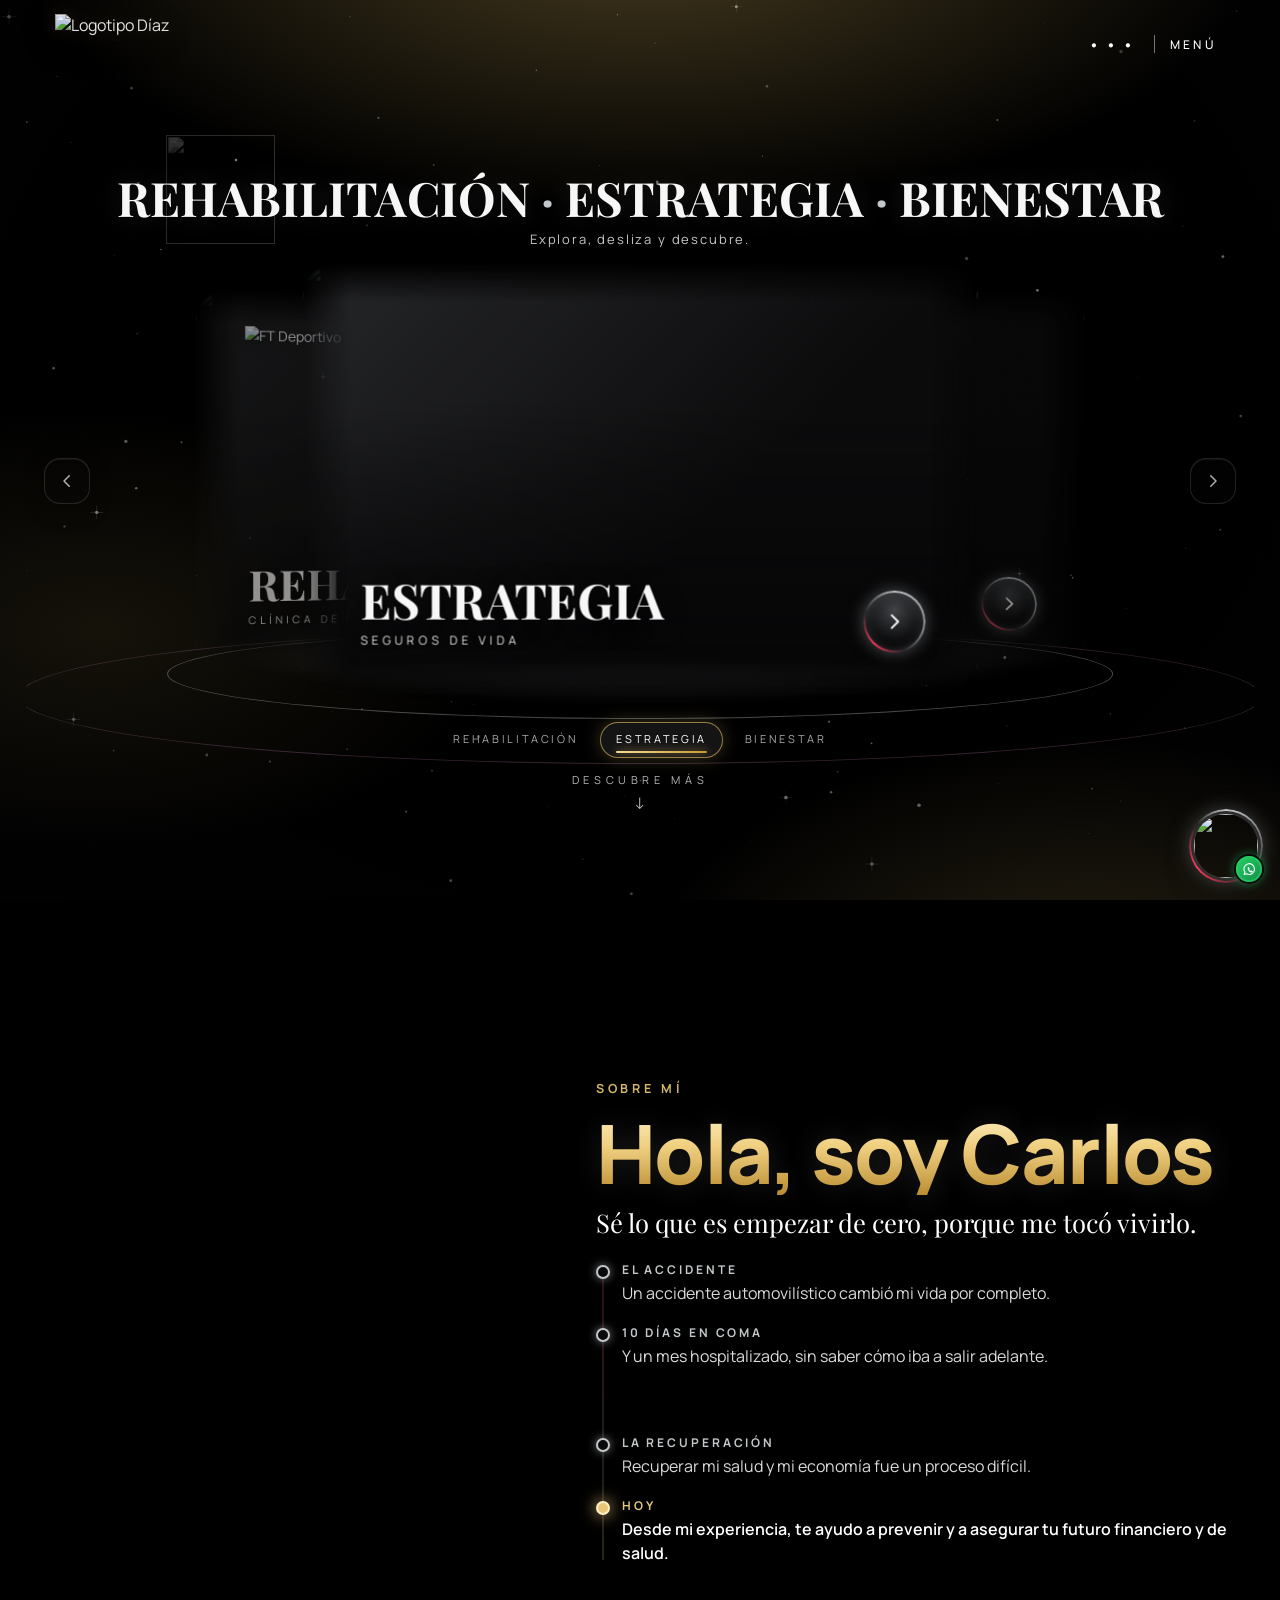
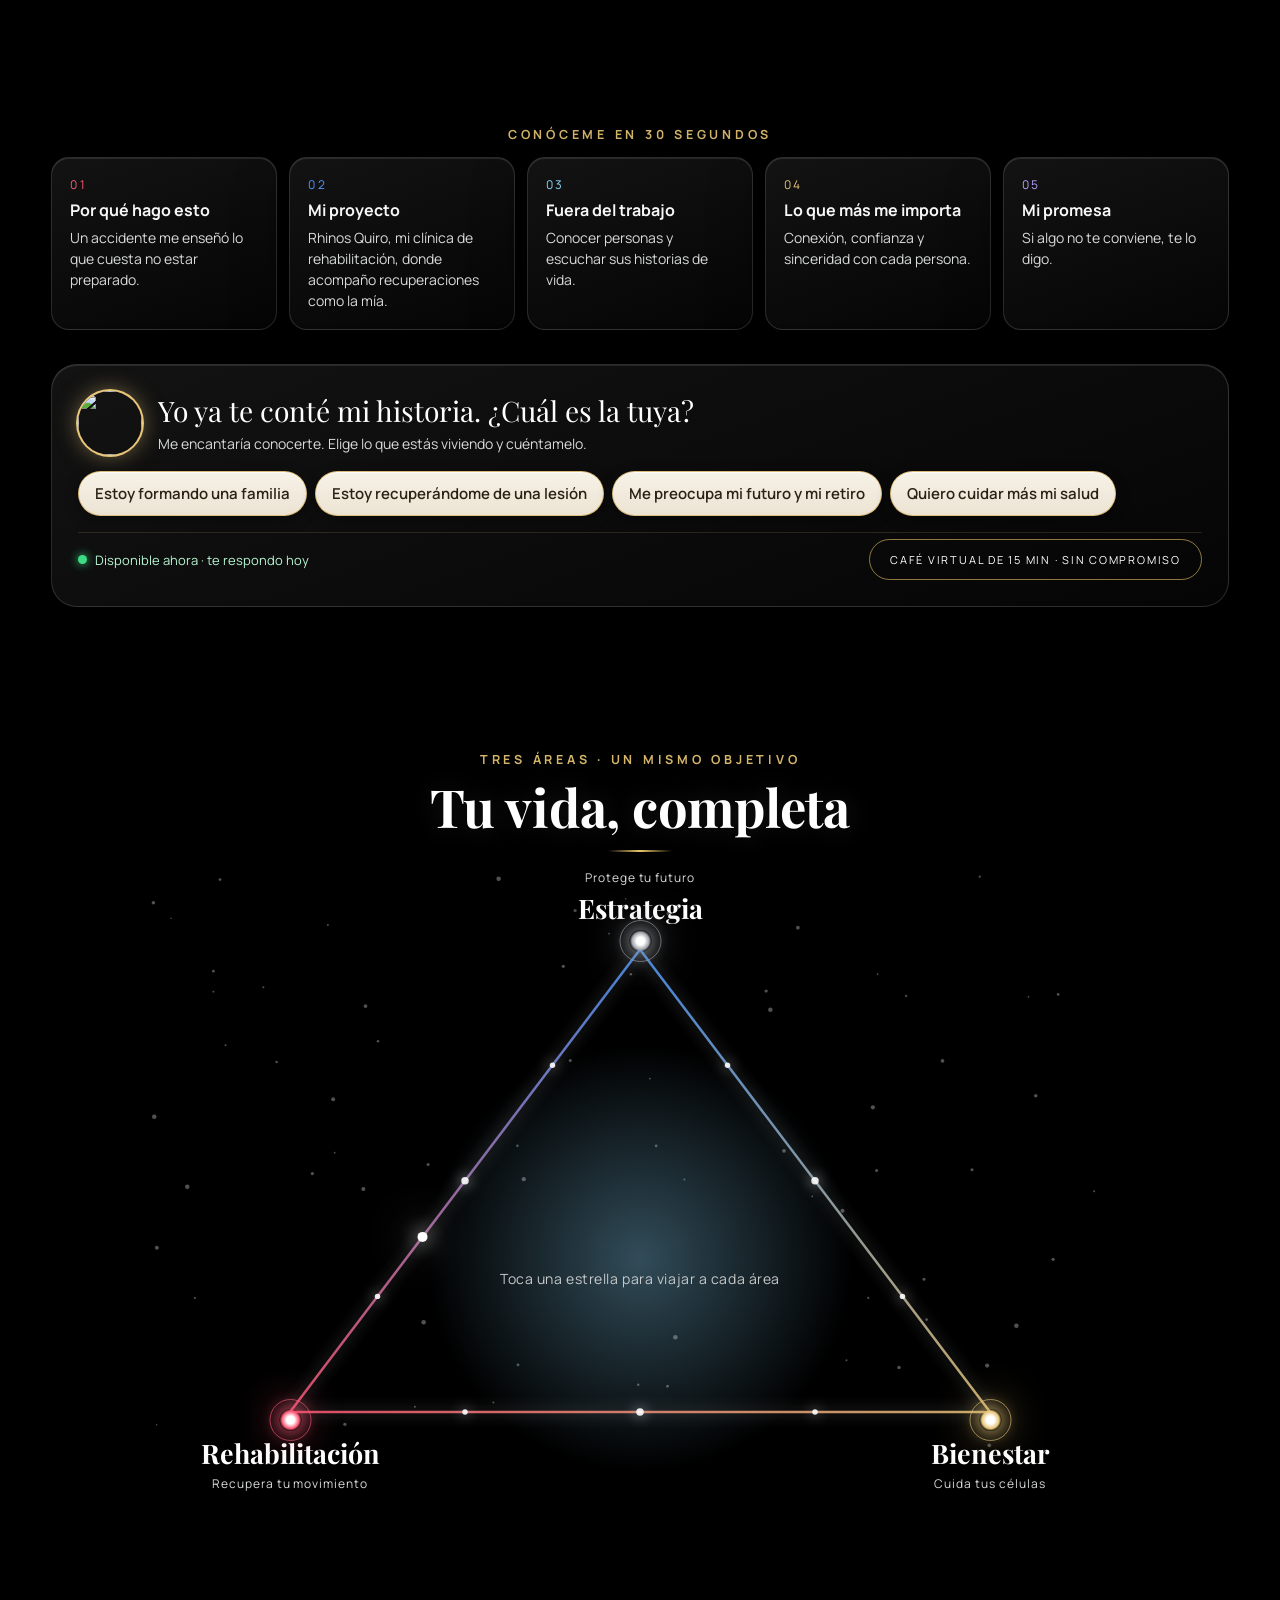
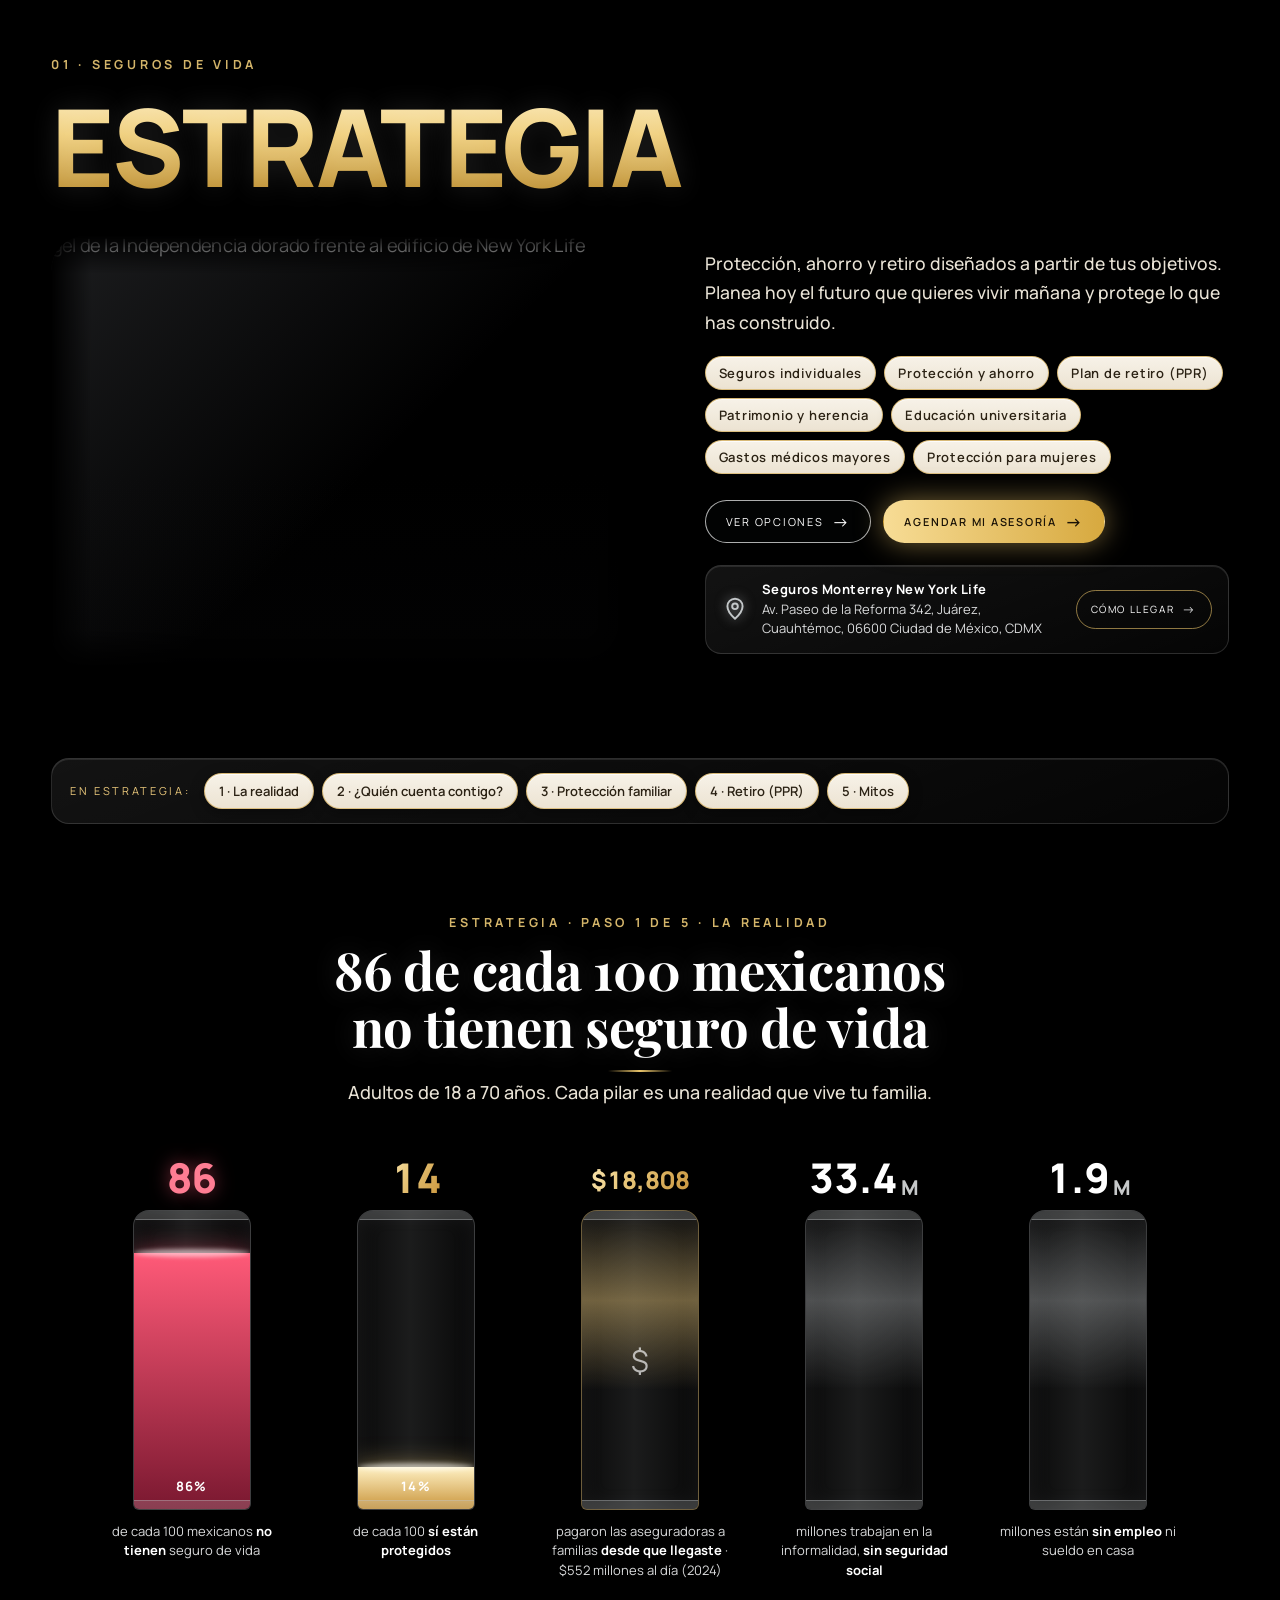
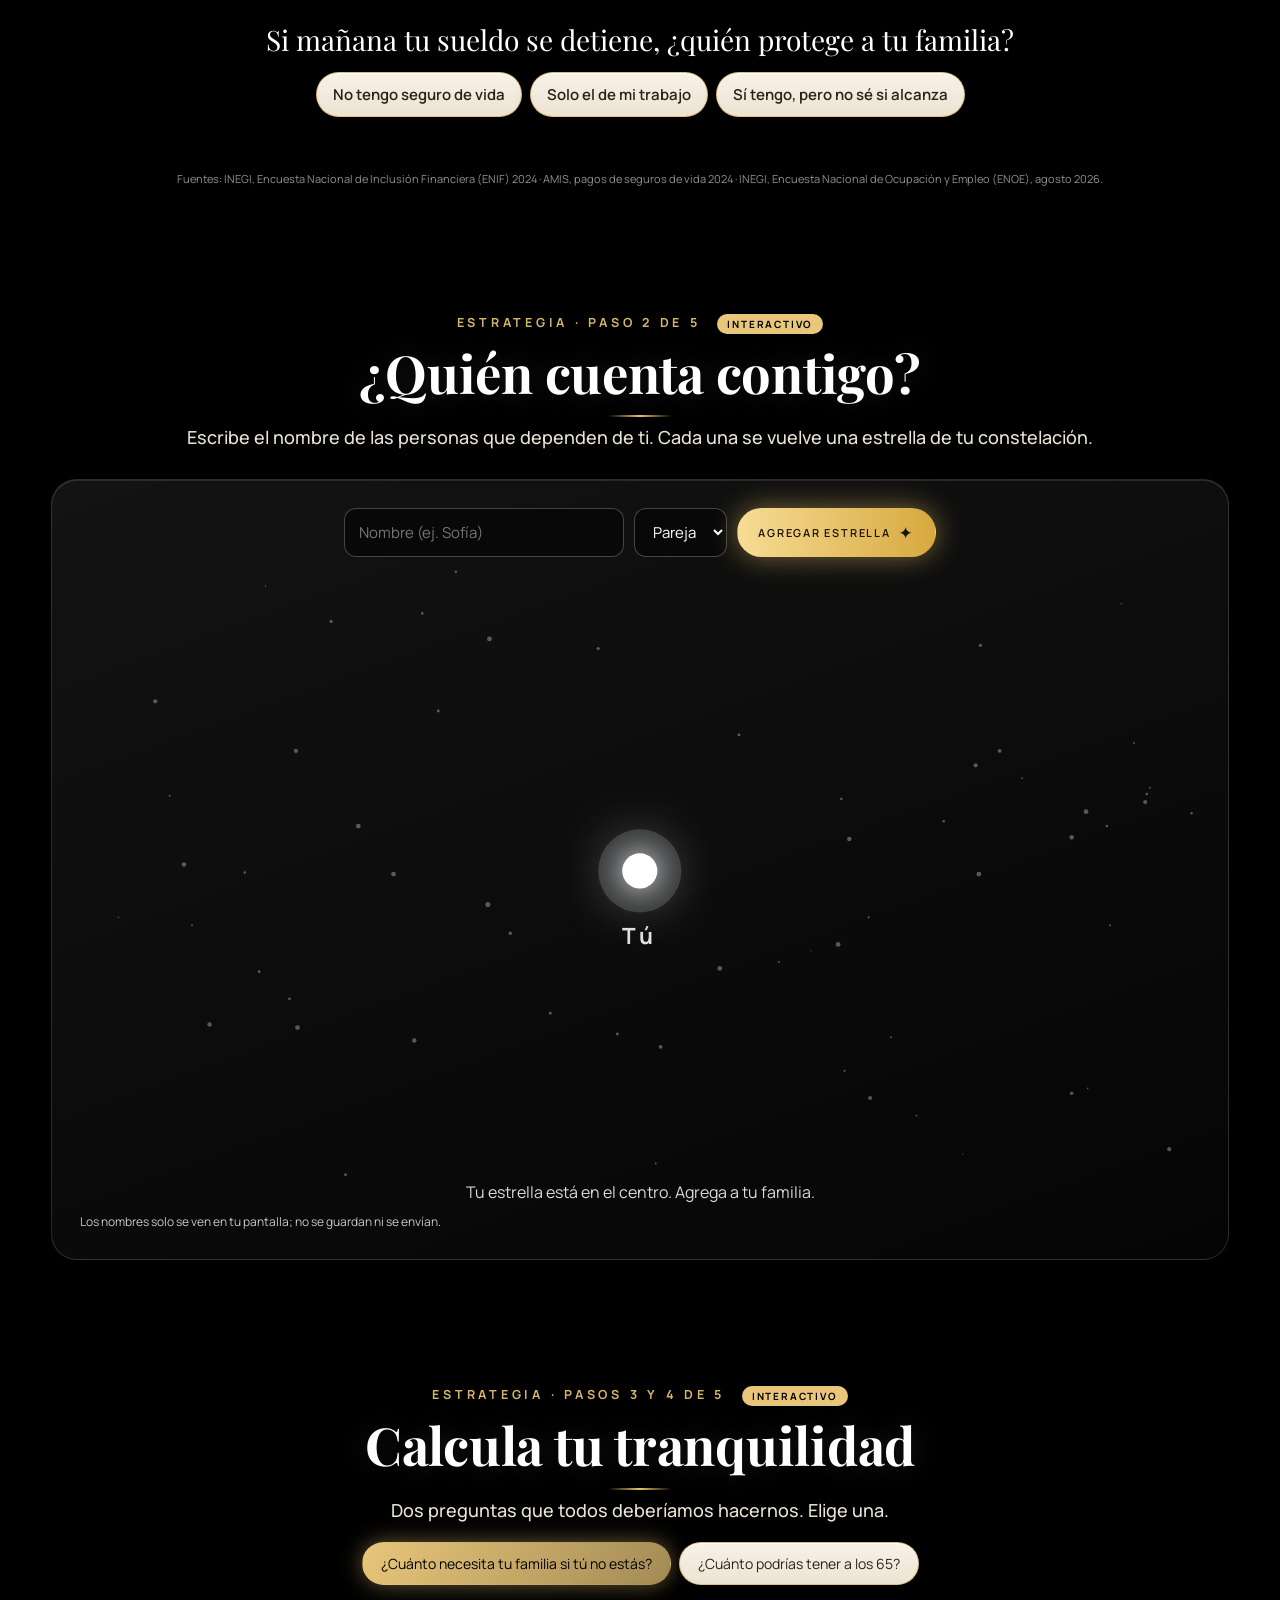
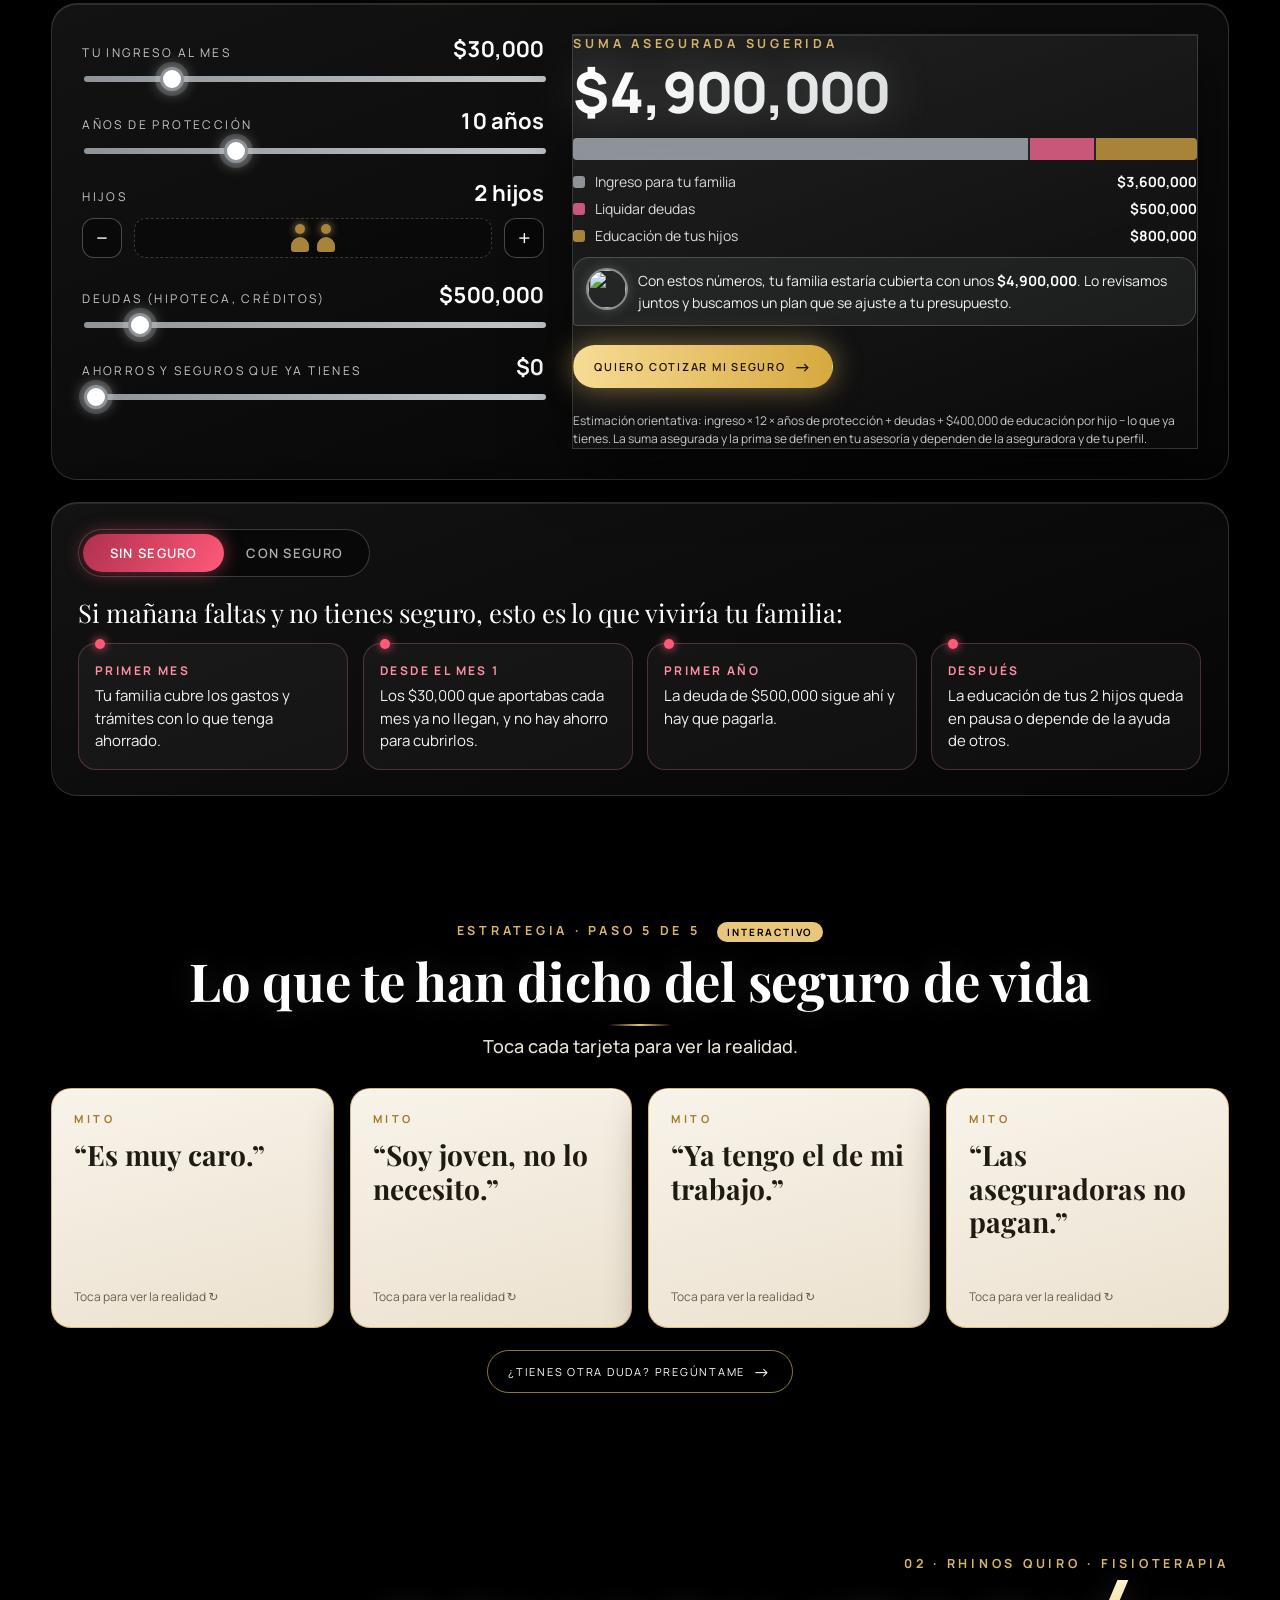
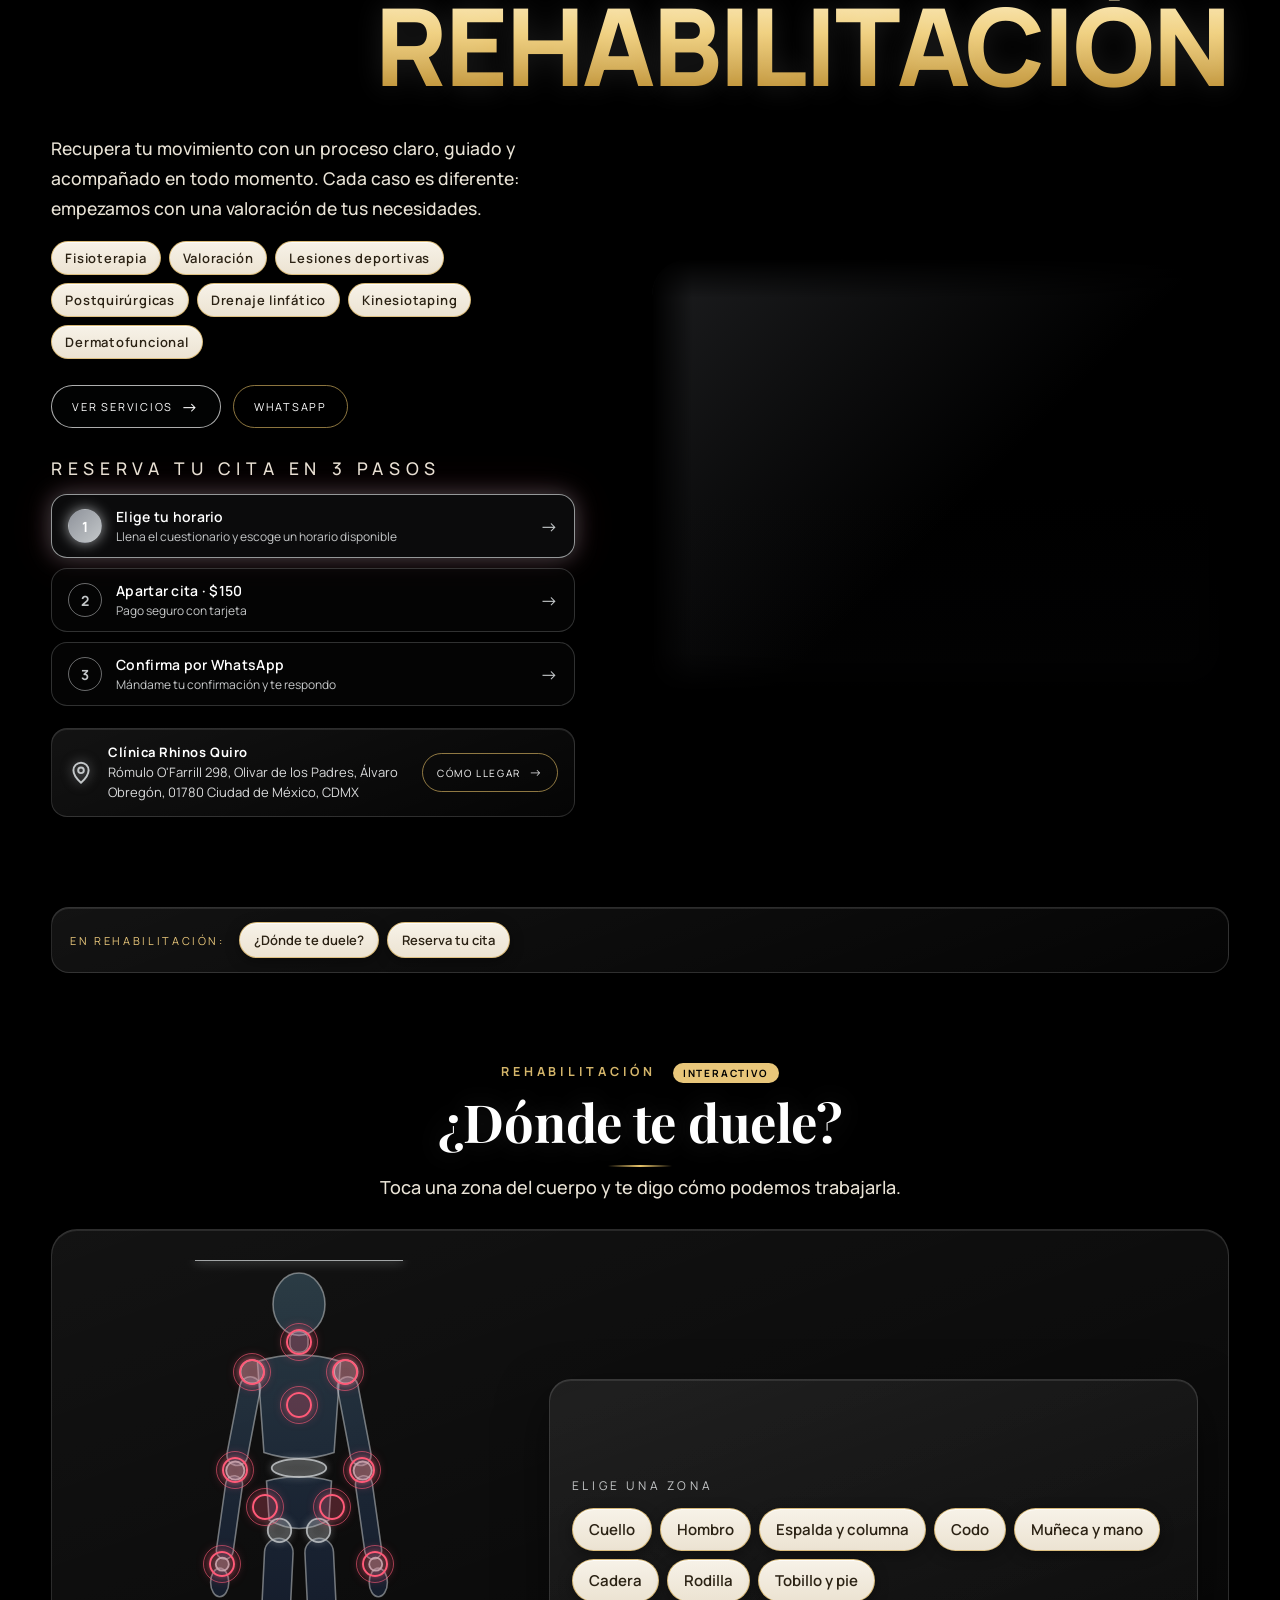
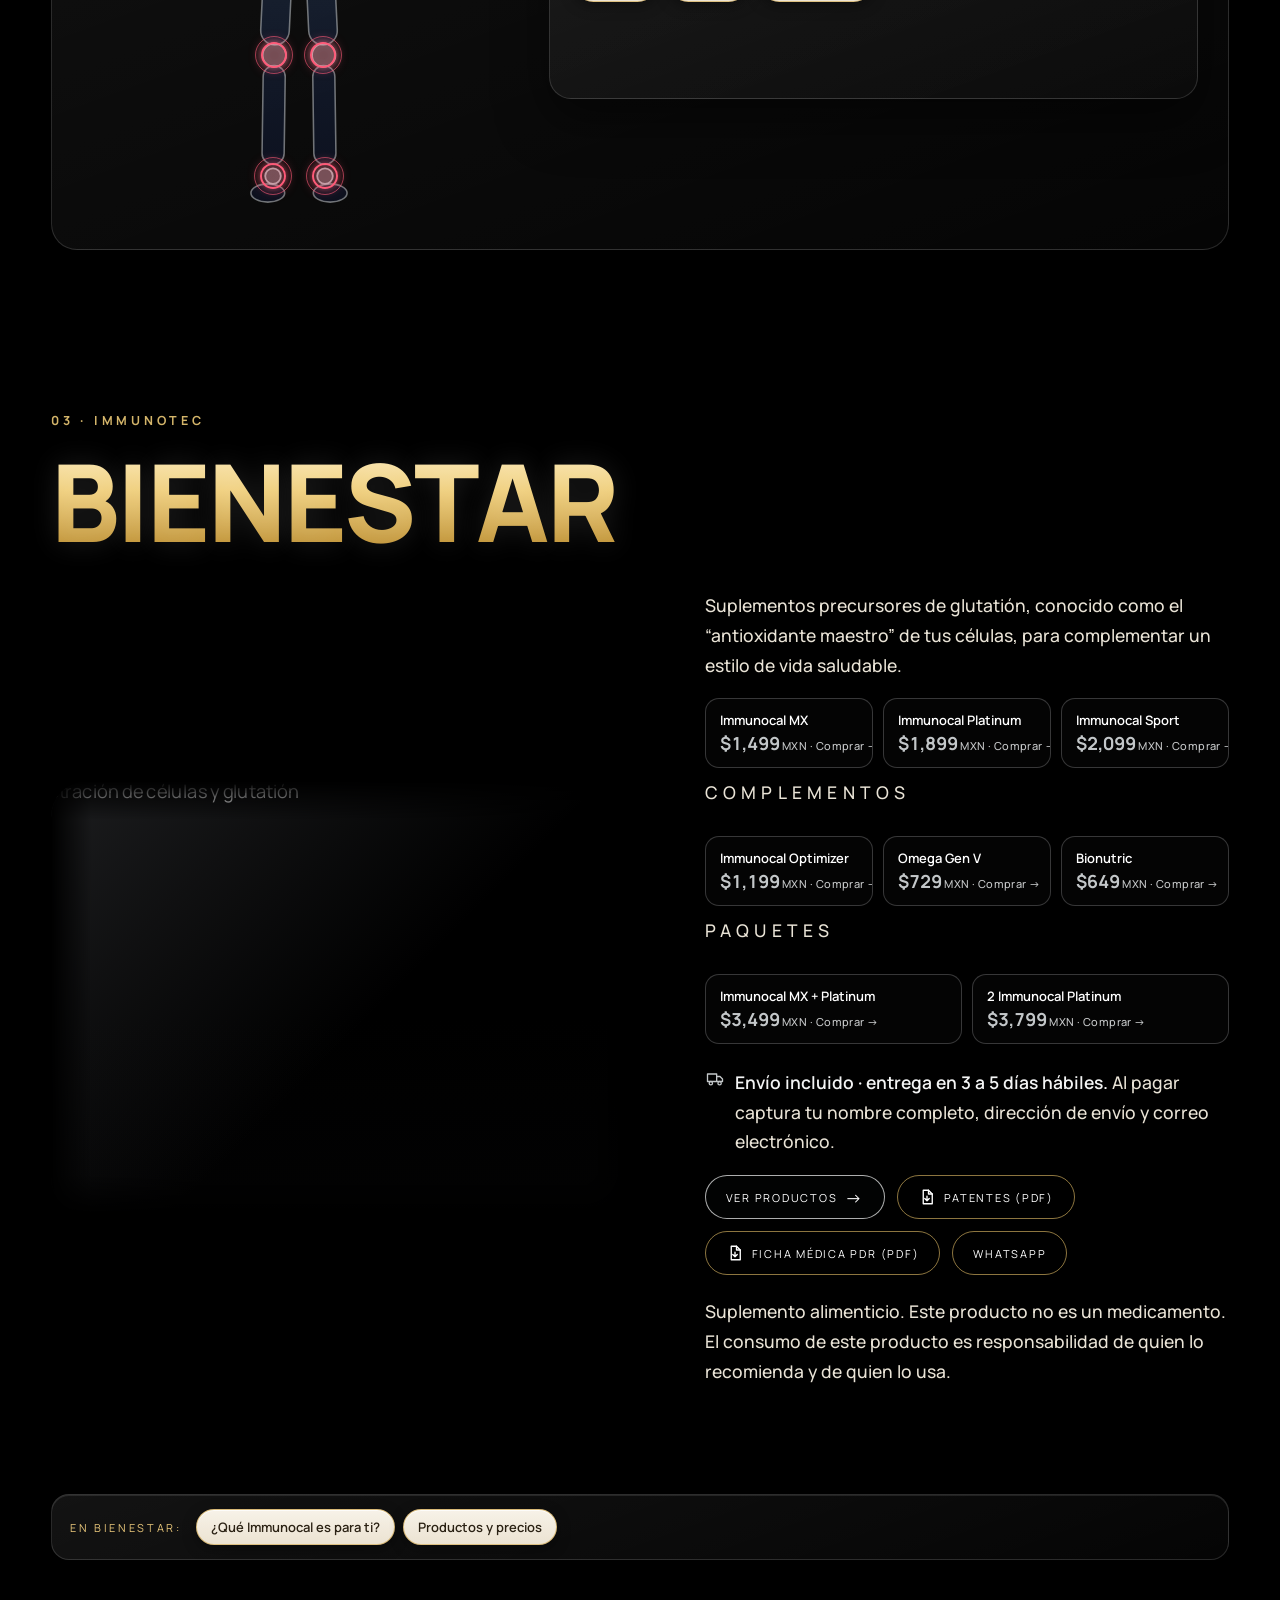
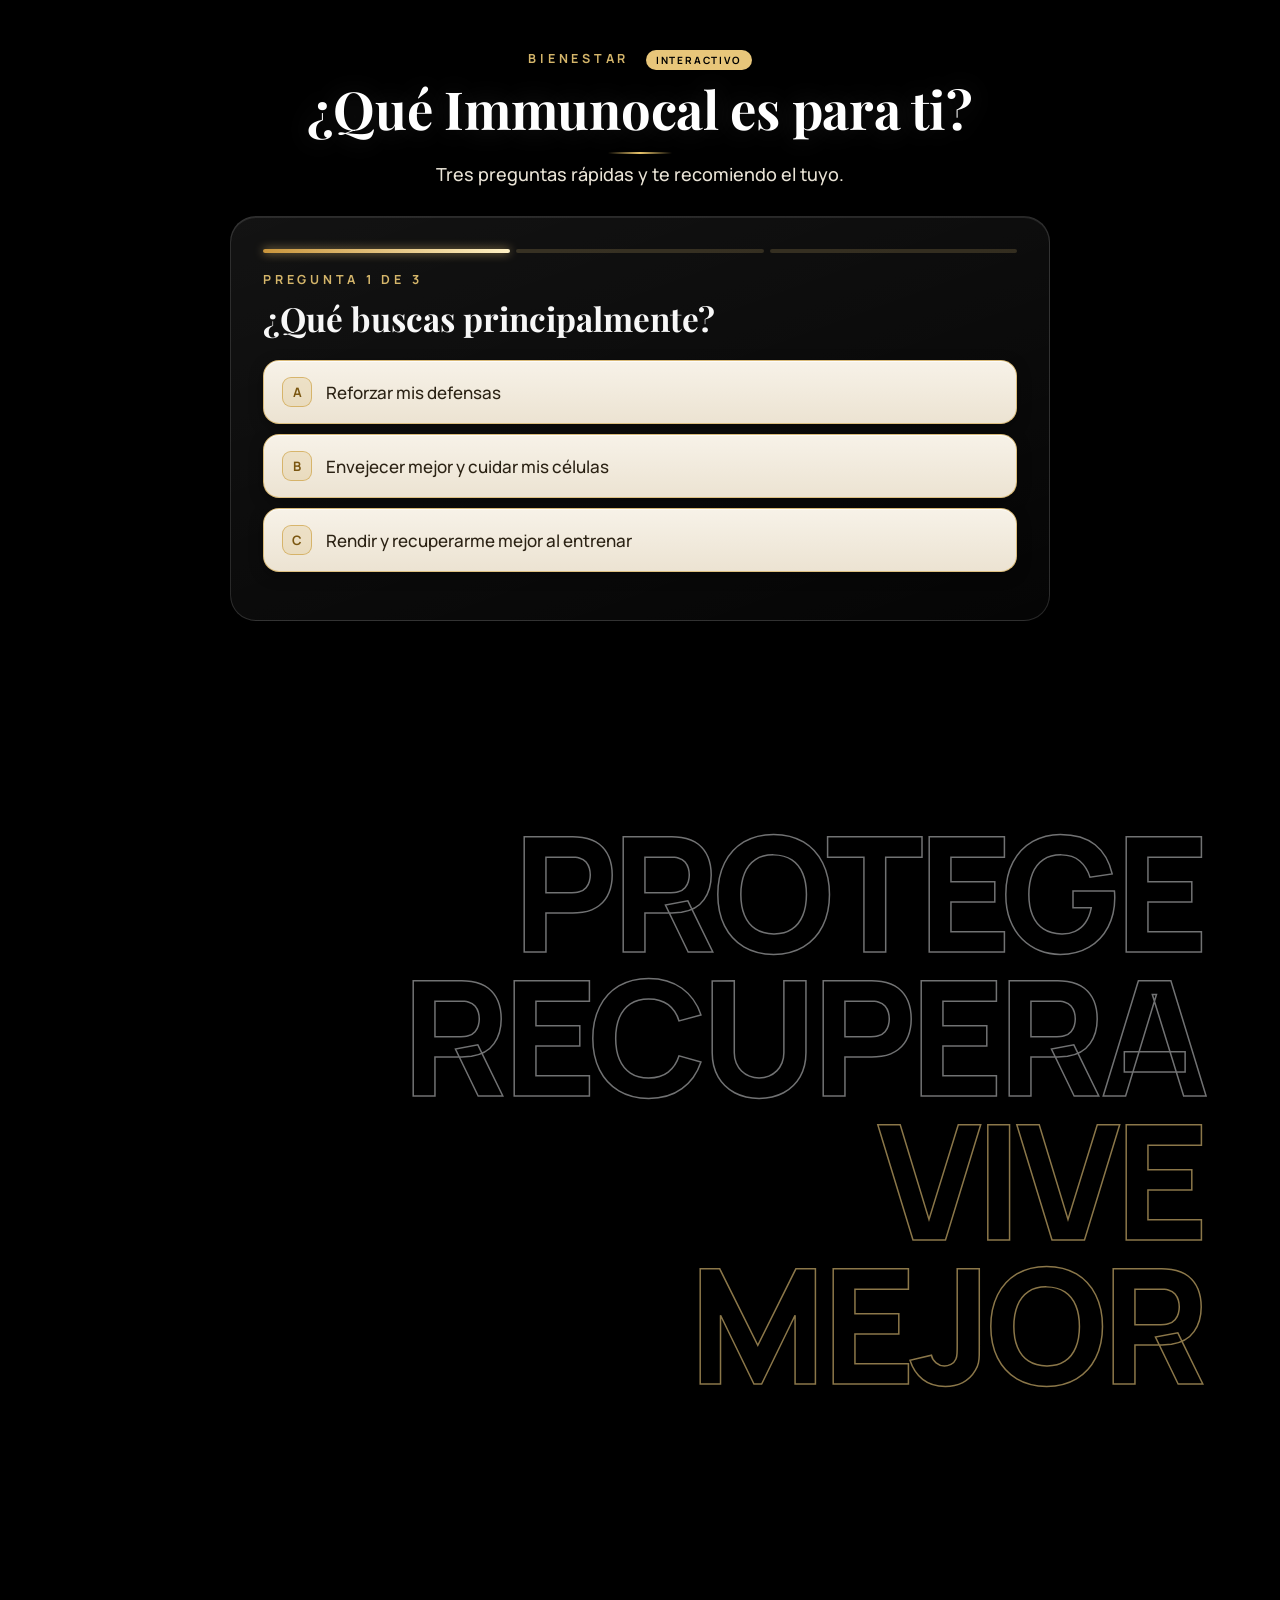
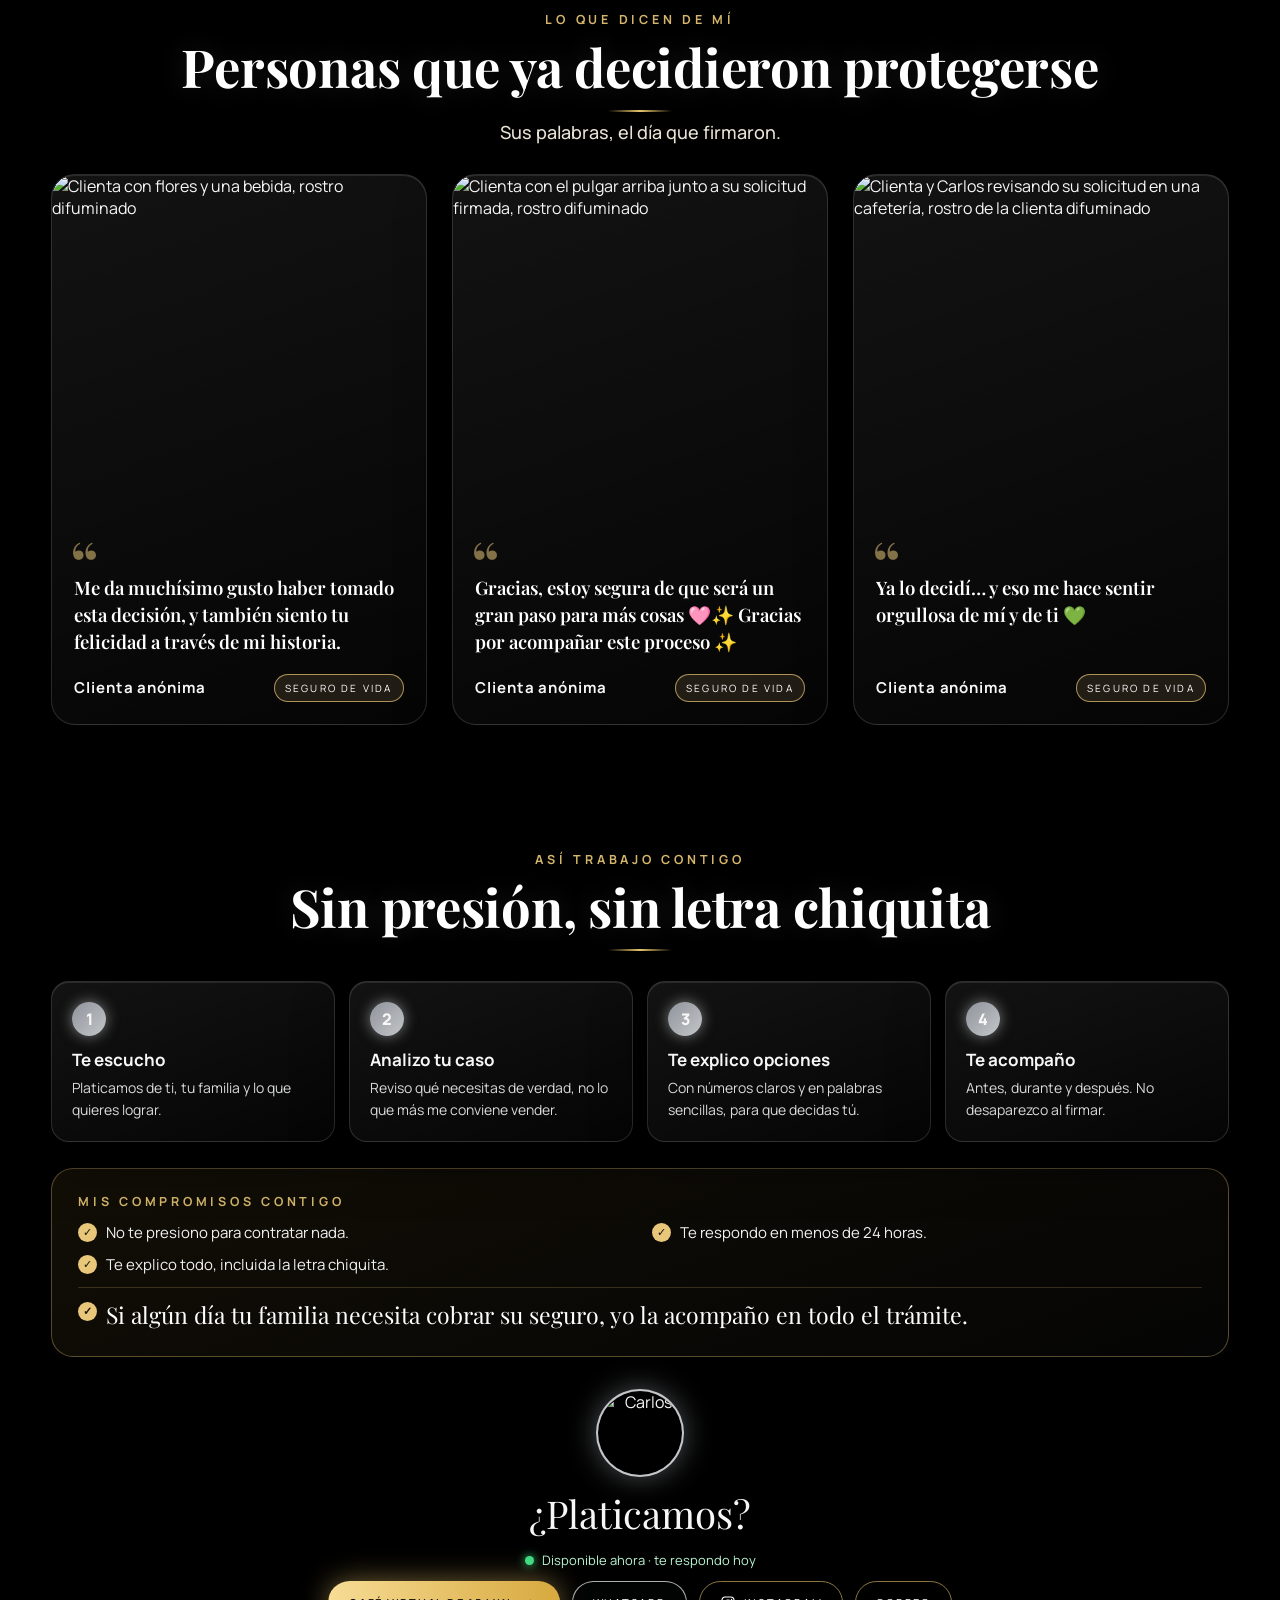
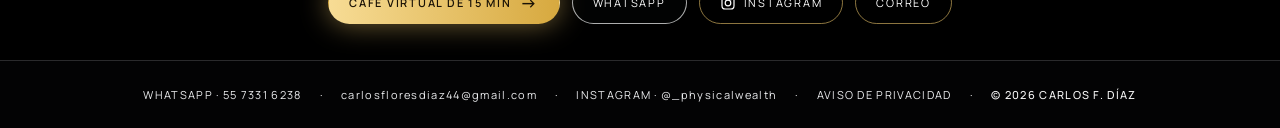
==== index.html @ abc570a2 "Add files via upload" ====
<!DOCTYPE html>
<html lang="es">
<head>
<meta charset="utf-8">
<meta name="viewport" content="width=device-width,initial-scale=1,viewport-fit=cover">
<title>Carlos Flores Díaz · Estrategia, Rehabilitación y Bienestar</title>
<meta name="description" content="Carlos Flores Díaz: asesoría en seguros de vida, ahorro y retiro; clínica de fisioterapia y rehabilitación Rhinos Quiro; y bienestar con Immunotec.">
<meta name="theme-color" content="#000000">

<!-- Vista previa al compartir el enlace (WhatsApp, Facebook) -->
<link rel="canonical" href="https://carlos-flores-diaz.vercel.app/">
<meta property="og:type" content="website">
<meta property="og:url" content="https://carlos-flores-diaz.vercel.app/">
<meta property="og:site_name" content="JD Díaz">
<meta property="og:locale" content="es_MX">
<meta property="og:title" content="Carlos Flores Díaz">
<meta property="og:description" content="Estrategia · Rehabilitación · Bienestar. Explora, desliza y descubre.">
<meta property="og:image" content="https://carlos-flores-diaz.vercel.app/assets/logo-diaz.png">
<meta name="twitter:card" content="summary">

<link rel="icon" type="image/webp" href="assets/logo-diaz-transparente.webp">
<link rel="preconnect" href="https://fonts.googleapis.com">
<link rel="preconnect" href="https://fonts.gstatic.com" crossorigin>
<link rel="stylesheet" href="https://fonts.googleapis.com/css2?family=Manrope:wght@400;500;600;700;800&family=Playfair+Display:wght@600;700&display=swap">
<link rel="stylesheet" href="styles.css">
</head>
<body>

<!-- ============ BIENVENIDA (1 segundo, solo la primera vez por visita) ============ -->
<div class="splash" id="splash" aria-hidden="true">
  <div class="splash-stars"></div>
  <img src="assets/logo-diaz-transparente.webp" alt="" class="splash-logo">
</div>
<script>try{if(sessionStorage.getItem('splashVisto')){document.getElementById('splash').remove();}else{sessionStorage.setItem('splashVisto','1');}}catch(e){}</script>

<!-- ============ FONDO ESPACIAL ============ -->
<div class="space" aria-hidden="true">
  <div class="nebula-img"></div>
  <div class="planet" aria-hidden="true"><img src="assets/planeta.png" alt=""></div>
  <div class="parallax" id="parallax">
    <div class="milkyway"></div>
    <div class="nebula n1"></div><div class="nebula n2"></div><div class="nebula n3"></div><div class="nebula n4"></div>
    <div class="glow-red g1"></div><div class="glow-red g2"></div>
  </div>
  <div class="clouds back"></div>
  <div class="clouds red"></div>
  <div class="clouds front"></div>
  <div class="tint t-strategy"></div><div class="tint t-rehab"></div><div class="tint t-wellness"></div><div class="tint t-gold"></div>
  <canvas id="starfield"></canvas>
  <div class="vignette"></div>
</div>

<!-- ============ MENÚ FIJO (aparece al bajar) ============ -->
<nav class="snav" aria-label="Secciones">
  <button class="brand-mini" type="button" aria-label="Ir al inicio"><img src="assets/logo-diaz-transparente.webp" alt="" draggable="false"></button>
  <span class="snav-hi" id="snavHi" hidden></span>
  <div class="snav-links">
    <a href="#rehabilitacion" data-sec="rehabilitacion">Rehabilitación</a>
    <a href="#estrategia" data-sec="estrategia">Estrategia</a>
    <a href="#bienestar" data-sec="bienestar">Bienestar</a>
    <a href="#sobre-mi" data-sec="sobre-mi">Sobre mí</a>
  </div>
  <button type="button" class="snav-menu" data-mega-open aria-label="Abrir menú">☰</button>
  <div class="progress" aria-hidden="true"><i></i></div>
</nav>

<!-- ============ BARRA SUPERIOR ============ -->
<header class="topbar">
  <button class="brand" id="homeBtn" type="button" aria-label="Ir al inicio">
    <img src="assets/logo-diaz-transparente.webp" alt="Logotipo Díaz" draggable="false">
  </button>
  <button class="about" id="aboutBtn" type="button" aria-expanded="false" aria-controls="mega">
    <span aria-hidden="true">•••</span><i aria-hidden="true"></i><b>MENÚ</b>
  </button>
</header>

<main>
  <!-- ============ 1. INICIO: CARRUSEL ============ -->
  <section class="hero" id="inicio">
    <div class="intro">
      <h1>REHABILITACIÓN <em>·</em> ESTRATEGIA <em>·</em> BIENESTAR</h1>
      <p class="lead">Explora, desliza y descubre.</p>
    </div>

    <div class="deck-area" role="region" aria-roledescription="carrusel" aria-label="Áreas de servicio">
      <button class="nav left" id="prev" type="button" aria-label="Tarjeta anterior"><svg viewBox="0 0 24 24" aria-hidden="true"><path d="M15 5l-7 7 7 7"/></svg></button>

      <!-- Orden en pantalla: Rehabilitación (izquierda) · Estrategia (centro) · Bienestar (derecha) -->
      <div class="deck" id="deck">
        <article class="card" data-index="0" data-area="rehab" data-pos="left" aria-label="Rehabilitación, clínica Rhinos Quiro">
          <img class="visual" src="assets/card-rehabilitacion.jpg" alt="" draggable="false" style="object-position: 62% 40%">
          <div class="shade"></div>
          <div class="shine"></div>
          <div class="partner"><img src="assets/ft-deportivo-transparente.png" alt="FT Deportivo" draggable="false"></div>
          <div class="copy">
            <h2>REHABILITACIÓN</h2>
            <p>CLÍNICA DE FISIOTERAPIA</p>
          </div>
          <button class="go" type="button" aria-label="Explorar Rehabilitación"><svg viewBox="0 0 24 24" aria-hidden="true"><path d="M9 5l7 7-7 7"/></svg></button>
        </article>

        <article class="card" data-index="1" data-area="strategy" data-pos="center" aria-label="Estrategia, seguros de vida">
          <img class="visual" src="assets/card-estrategia.jpg" alt="" draggable="false" style="object-position: 50% 42%">
          <div class="shade"></div>
          <div class="shine"></div>
          <div class="copy">
            <h2>ESTRATEGIA</h2>
            <p>SEGUROS DE VIDA</p>
          </div>
          <button class="go" type="button" aria-label="Explorar Estrategia"><svg viewBox="0 0 24 24" aria-hidden="true"><path d="M9 5l7 7-7 7"/></svg></button>
        </article>

        <article class="card" data-index="2" data-area="wellness" data-pos="right" aria-label="Bienestar, Immunotec">
          <img class="visual" src="assets/card-bienestar.jpg" alt="" draggable="false">
          <div class="shade"></div>
          <div class="shine"></div>
          <div class="partner"><img src="assets/immunotec-transparente.png" alt="Immunotec" draggable="false"></div>
          <div class="copy">
            <h2>BIENESTAR</h2>
            <p>IMMUNOTEC</p>
          </div>
          <button class="go" type="button" aria-label="Explorar Bienestar"><svg viewBox="0 0 24 24" aria-hidden="true"><path d="M9 5l7 7-7 7"/></svg></button>
        </article>
      </div>

      <div class="floor" aria-hidden="true"></div>
      <button class="nav right" id="next" type="button" aria-label="Tarjeta siguiente"><svg viewBox="0 0 24 24" aria-hidden="true"><path d="M9 5l7 7-7 7"/></svg></button>
    </div>

    <div class="dots" id="dots" role="group" aria-label="Elegir tarjeta">
      <button type="button" data-go="0"><span>Rehabilitación</span></button>
      <button type="button" data-go="1"><span>Estrategia</span></button>
      <button type="button" data-go="2"><span>Bienestar</span></button>
    </div>
    <a class="scroll-cue" href="#estrategia">DESCUBRE MÁS <span aria-hidden="true">↓</span></a>
  </section>

  <!-- ============ SOBRE MÍ: MI HISTORIA ============ -->
  <section class="story" id="sobre-mi" aria-labelledby="story-title">
    <div class="about-section story-top">
      <div class="about-photo">
        <img src="assets/sobre-mi.jpg" alt="Carlos con camisa blanca y laptop" width="900" height="846" loading="lazy" decoding="async">
      </div>
      <div class="story-intro">
        <p class="mini reveal" style="--d:0">SOBRE MÍ</p>
        <h2 id="story-title" class="big reveal" style="--d:1">Hola, soy Carlos</h2>
        <p class="story-lead reveal" style="--d:2">Sé lo que es empezar de cero, porque me tocó vivirlo.</p>
        <ol class="story-line">
          <li class="reveal" style="--d:3"><b>El accidente</b><span>Un accidente automovilístico cambió mi vida por completo.</span></li>
          <li class="reveal coma" style="--d:4"><b>10 días en coma</b><span>Y un mes hospitalizado, sin saber cómo iba a salir adelante.</span><svg class="ecg" viewBox="0 0 220 40" aria-hidden="true"><path pathLength="100" d="M0 22 H56 L64 22 L72 8 L80 36 L88 14 L94 22 H132 L140 22 L148 4 L156 38 L164 12 L170 22 H220"/></svg></li>
          <li class="reveal" style="--d:5"><b>La recuperación</b><span>Recuperar mi salud y mi economía fue un proceso difícil.</span></li>
          <li class="reveal now" style="--d:6"><b>Hoy</b><span>Desde mi experiencia, te ayudo a prevenir y a asegurar tu futuro financiero y de salud.</span></li>
        </ol>
      </div>
    </div>

    <div class="meet reveal" style="--d:1">
      <p class="mini">CONÓCEME EN 30 SEGUNDOS</p>
      <div class="meet-row">
        <div class="meet-card" style="--c:#ff5a78"><i>01</i><b>Por qué hago esto</b><span>Un accidente me enseñó lo que cuesta no estar preparado.</span></div>
        <div class="meet-card" style="--c:#4f9bff"><i>02</i><b>Mi proyecto</b><span>Rhinos Quiro, mi clínica de rehabilitación, donde acompaño recuperaciones como la mía.</span></div>
        <div class="meet-card" style="--c:#8ddaff"><i>03</i><b>Fuera del trabajo</b><span>Conocer personas y escuchar sus historias de vida.</span></div>
        <div class="meet-card" style="--c:#e8c67a"><i>04</i><b>Lo que más me importa</b><span>Conexión, confianza y sinceridad con cada persona.</span></div>
        <div class="meet-card" style="--c:#b9a3ff"><i>05</i><b>Mi promesa</b><span>Si algo no te conviene, te lo digo.</span></div>
      </div>
    </div>

    <div class="tell reveal" style="--d:1">
      <div class="tell-head">
        <img src="assets/avatar-carlos.jpg" alt="" class="tell-av" loading="lazy" decoding="async">
        <div>
          <p class="tell-q">Yo ya te conté mi historia. ¿Cuál es la tuya?</p>
          <p class="tell-sub">Me encantaría conocerte. Elige lo que estás viviendo y cuéntamelo.</p>
        </div>
      </div>
      <div class="tell-opts" id="tellOpts">
        <button type="button" class="ans" data-t="familia">Estoy formando una familia</button>
        <button type="button" class="ans" data-t="lesion">Estoy recuperándome de una lesión</button>
        <button type="button" class="ans" data-t="futuro">Me preocupa mi futuro y mi retiro</button>
        <button type="button" class="ans" data-t="salud">Quiero cuidar más mi salud</button>
      </div>
      <form class="tell-form" id="tellForm" hidden>
        <label for="tellName">¿Cómo te llamas?</label>
        <div class="tell-row">
          <input id="tellName" type="text" autocomplete="given-name" maxlength="30" placeholder="Tu nombre">
          <button class="btn primary" type="submit">CONTÁRSELO A CARLOS <span aria-hidden="true">→</span></button>
        </div>
      </form>
      <div class="tell-foot">
        <span class="avail" data-avail></span>
        <a class="btn ghost" href="https://calendar.app.google/PsiHGaARBLMncEug8" data-link="cafe" target="_blank" rel="noopener">CAFÉ VIRTUAL DE 15 MIN · SIN COMPROMISO</a>
      </div>
    </div>
  </section>

  <!-- ============ CONSTELACIÓN DE LAS TRES ÁREAS ============ -->
  <section class="constellation" id="constelacion" aria-labelledby="const-title">
    <p class="mini reveal" style="--d:0">TRES ÁREAS · UN MISMO OBJETIVO</p>
    <h2 id="const-title" class="tool-title reveal" style="--d:1">Tu vida, completa</h2>
    <div class="const-wrap" id="constWrap">
      <svg viewBox="0 0 800 520" aria-hidden="true" id="constSvg">
        <defs>
          <linearGradient id="gER" gradientUnits="userSpaceOnUse" x1="400" y1="70" x2="120" y2="440"><stop offset="0" stop-color="#4f9bff"/><stop offset="1" stop-color="#ff5a78"/></linearGradient>
          <linearGradient id="gRB" gradientUnits="userSpaceOnUse" x1="120" y1="440" x2="680" y2="440"><stop offset="0" stop-color="#ff5a78"/><stop offset="1" stop-color="#e8c67a"/></linearGradient>
          <linearGradient id="gBE" gradientUnits="userSpaceOnUse" x1="680" y1="440" x2="400" y2="70"><stop offset="0" stop-color="#e8c67a"/><stop offset="1" stop-color="#4f9bff"/></linearGradient>
          <radialGradient id="gCore"><stop offset="0" stop-color="#8ddaff" stop-opacity=".35"/><stop offset="1" stop-color="#8ddaff" stop-opacity="0"/></radialGradient>
        </defs>
        <g id="constBg"></g>
        <circle cx="400" cy="317" r="170" fill="url(#gCore)"/>
        <path class="edge e-strategy e-rehab" d="M400 70 L120 440" pathLength="1" stroke="url(#gER)" style="--o:0"/>
        <path class="edge e-rehab e-wellness" d="M120 440 L680 440" pathLength="1" stroke="url(#gRB)" style="--o:1"/>
        <path class="edge e-wellness e-strategy" d="M680 440 L400 70" pathLength="1" stroke="url(#gBE)" style="--o:2"/>
        <g id="constEdgeStars"></g>
        <circle class="comet" r="4">
          <animateMotion dur="8s" repeatCount="indefinite" path="M400 70 L680 440 L120 440 Z"/>
        </circle>
      </svg>
      <button type="button" class="node n-strategy" data-target="estrategia" data-k="strategy" style="left:50%;top:13.46%"><i></i><span>Estrategia</span><small>Protege tu futuro</small></button>
      <button type="button" class="node n-rehab" data-target="rehabilitacion" data-k="rehab" style="left:15%;top:84.6%"><i></i><span>Rehabilitación</span><small>Recupera tu movimiento</small></button>
      <button type="button" class="node n-wellness" data-target="bienestar" data-k="wellness" style="left:85%;top:84.6%"><i></i><span>Bienestar</span><small>Cuida tus células</small></button>
      <p class="const-center">Toca una estrella para viajar a cada área</p>
    </div>
  </section>

  <!-- ============ 2. SECCIONES DESTACADAS ============ -->
  <section class="feature" id="estrategia">
    <div class="feature-head">
      <p class="mini reveal" style="--d:0">01 · SEGUROS DE VIDA</p>
      <h2 class="big reveal" style="--d:1">ESTRATEGIA</h2>
    </div>
    <div class="feature-media">
      <img src="assets/card-estrategia.jpg" alt="Ángel de la Independencia dorado frente al edificio de New York Life" style="object-position: 50% 50%" loading="lazy" decoding="async">
    </div>
    <div class="feature-text">
      <p class="reveal" style="--d:2">Protección, ahorro y retiro diseñados a partir de tus objetivos. Planea hoy el futuro que quieres vivir mañana y protege lo que has construido.</p>
      <ul class="chips reveal" style="--d:3">
        <li>Seguros individuales</li><li>Protección y ahorro</li><li>Plan de retiro (PPR)</li><li>Patrimonio y herencia</li><li>Educación universitaria</li><li>Gastos médicos mayores</li><li>Protección para mujeres</li>
      </ul>
      <div class="actions reveal" style="--d:4">
        <button class="btn" type="button" data-open="strategy">VER OPCIONES <span aria-hidden="true">→</span></button>
        <button class="btn primary" type="button" data-open="strategy" data-goto="asesoria-panel">AGENDAR MI ASESORÍA <span aria-hidden="true">→</span></button>
      </div>
      <div class="reveal" style="--d:5"><div data-place="strategy"></div></div>
    </div>
  </section>

  <nav class="sec-index" style="--c:#4f9bff" aria-label="En Estrategia">
    <span>En Estrategia:</span>
    <a href="#realidad">1 · La realidad</a>
    <a href="#familia">2 · ¿Quién cuenta contigo?</a>
    <a href="#proteccion" data-tab="tab-fam">3 · Protección familiar</a>
    <a href="#proteccion" data-tab="tab-retiro">4 · Retiro (PPR)</a>
    <a href="#mitos">5 · Mitos</a>
  </nav>

  <!-- ============ LA REALIDAD (seguros de vida) ============ -->
  <section class="tool reality" id="realidad" aria-labelledby="real-title">
    <div class="tool-head reveal" style="--d:0">
      <p class="mini">ESTRATEGIA · PASO 1 DE 5 · LA REALIDAD</p>
      <h2 id="real-title" class="tool-title">86 de cada 100 mexicanos no tienen seguro de vida</h2>
      <p class="tool-sub">Adultos de 18 a 70 años. Cada pilar es una realidad que vive tu familia.</p>
    </div>
    <div class="pillars reveal" style="--d:1" id="pillars" role="img" aria-label="De cada 100 mexicanos, 86 no tienen seguro de vida y 14 sí">
      <div class="pillar red" style="--fill:86"><b data-count="86" data-dec="0">0</b><div class="col"><i class="liq"></i><span class="lvl">86%</span></div><small>de cada 100 mexicanos <strong>no tienen</strong> seguro de vida</small></div>
      <div class="pillar gold" style="--fill:14"><b data-count="14" data-dec="0">0</b><div class="col"><i class="liq"></i><span class="lvl">14%</span></div><small>de cada 100 <strong>sí están protegidos</strong></small></div>
      <div class="pillar live"><b id="payCounter">$0</b><div class="col"><i class="beam"></i><span class="pico">$</span></div><small>pagaron las aseguradoras a familias <strong>desde que llegaste</strong> · $552 millones al día (2024)</small></div>
      <div class="pillar"><b class="m" data-count="33.4" data-dec="1">0</b><div class="col"><i class="beam"></i></div><small>millones trabajan en la informalidad, <strong>sin seguridad social</strong></small></div>
      <div class="pillar"><b class="m" data-count="1.9" data-dec="1">0</b><div class="col"><i class="beam"></i></div><small>millones están <strong>sin empleo</strong> ni sueldo en casa</small></div>
    </div>
    <div class="real-ask reveal" style="--d:2">
        <p class="real-q">Si mañana tu sueldo se detiene, ¿quién protege a tu familia?</p>
        <div class="real-answers" id="realAns">
          <button type="button" class="ans" data-a="no">No tengo seguro de vida</button>
          <button type="button" class="ans" data-a="trabajo">Solo el de mi trabajo</button>
          <button type="button" class="ans" data-a="si">Sí tengo, pero no sé si alcanza</button>
        </div>
        <p class="ans-reply" id="ansReply" aria-live="polite"></p>
    </div>
    <p class="source reveal" style="--d:2">Fuentes: INEGI, Encuesta Nacional de Inclusión Financiera (ENIF) 2024 · AMIS, pagos de seguros de vida 2024 · INEGI, Encuesta Nacional de Ocupación y Empleo (ENOE), agosto 2026.</p>
  </section>

  <!-- ============ TU CONSTELACIÓN FAMILIAR ============ -->
  <section class="tool" id="familia" aria-labelledby="fami-title">
    <div class="tool-head reveal" style="--d:0">
      <p class="mini">ESTRATEGIA · PASO 2 DE 5 <span class="tag">INTERACTIVO</span></p>
      <h2 id="fami-title" class="tool-title">¿Quién cuenta contigo?</h2>
      <p class="tool-sub">Escribe el nombre de las personas que dependen de ti. Cada una se vuelve una estrella de tu constelación.</p>
    </div>
    <div class="fami reveal" style="--d:1">
      <form class="fami-form" id="famiForm" autocomplete="off">
        <label class="sr-only" for="famiName">Nombre</label>
        <input id="famiName" type="text" maxlength="18" placeholder="Nombre (ej. Sofía)">
        <label class="sr-only" for="famiRole">Parentesco</label>
        <select id="famiRole">
          <option>Pareja</option><option>Hijo</option><option>Hija</option><option>Mamá</option><option>Papá</option><option>Otro</option>
        </select>
        <button class="btn primary" type="submit">AGREGAR ESTRELLA <span aria-hidden="true">✦</span></button>
      </form>
      <div class="fami-sky">
        <svg viewBox="0 0 700 380" id="famiSvg" aria-hidden="true"></svg>
        <p class="fami-msg" id="famiMsg" aria-live="polite">Tu estrella está en el centro. Agrega a tu familia.</p>
      </div>
      <div class="fami-foot">
        <p class="fine">Los nombres solo se ven en tu pantalla; no se guardan ni se envían.</p>
        <button type="button" class="btn" id="famiGo" hidden>CALCULAR CUÁNTO NECESITAN <span aria-hidden="true">→</span></button>
      </div>
    </div>
  </section>

  <!-- ============ HERRAMIENTA: ¿CUÁNTO NECESITA TU FAMILIA? (Estrategia · seguro de vida) ============ -->
  <section class="tool" id="proteccion" aria-labelledby="fam-title">
    <div class="tool-head reveal" style="--d:0">
      <p class="mini">ESTRATEGIA · PASOS 3 Y 4 DE 5 <span class="tag">INTERACTIVO</span></p>
      <h2 id="fam-title" class="tool-title">Calcula tu tranquilidad</h2>
      <p class="tool-sub">Dos preguntas que todos deberíamos hacernos. Elige una.</p>
    </div>
    <div class="calc-tabs reveal" style="--d:1" role="tablist" aria-label="Calculadoras">
      <button type="button" role="tab" id="tab-fam" aria-controls="panel-fam" aria-selected="true">¿Cuánto necesita tu familia si tú no estás?</button>
      <button type="button" role="tab" id="tab-retiro" aria-controls="panel-retiro" aria-selected="false">¿Cuánto podrías tener a los 65?</button>
    </div>
    <div class="reveal" style="--d:2">
    <div class="calc fam" id="panel-fam" role="tabpanel" aria-labelledby="tab-fam">
      <div class="calc-controls">
        <div class="range">
          <span class="range-top"><label for="fam-ingreso">Tu ingreso al mes</label><output id="fam-ingreso-out"></output></span>
          <input id="fam-ingreso" type="range" min="5000" max="150000" step="1000" value="30000">
        </div>
        <div class="range">
          <span class="range-top"><label for="fam-anos">Años de protección</label><output id="fam-anos-out"></output></span>
          <input id="fam-anos" type="range" min="3" max="25" step="1" value="10">
        </div>
        <div class="range">
          <span class="range-top"><span>Hijos</span><output id="fam-hijos-out"></output></span>
          <div class="stepper">
            <button type="button" id="fam-menos" aria-label="Un hijo menos">−</button>
            <div class="kids" id="fam-kids" aria-hidden="true"></div>
            <button type="button" id="fam-mas" aria-label="Un hijo más">+</button>
          </div>
        </div>
        <div class="range">
          <span class="range-top"><label for="fam-deudas">Deudas (hipoteca, créditos)</label><output id="fam-deudas-out"></output></span>
          <input id="fam-deudas" type="range" min="0" max="5000000" step="50000" value="500000">
        </div>
        <div class="range">
          <span class="range-top"><label for="fam-ahorro">Ahorros y seguros que ya tienes</label><output id="fam-ahorro-out"></output></span>
          <input id="fam-ahorro" type="range" min="0" max="5000000" step="50000" value="0">
        </div>
      </div>
      <div class="fam-result">
        <p class="mini">SUMA ASEGURADA SUGERIDA</p>
        <p class="fam-total" id="fam-total">$0</p>
        <div class="fam-bar" id="fam-bar" role="img" aria-label=""></div>
        <ul class="fam-legend" id="fam-legend"></ul>
        <p class="fam-less" id="fam-less" hidden></p>
        <a class="btn primary" id="fam-wa" href="https://wa.me/525573316238" target="_blank" rel="noopener">QUIERO COTIZAR MI SEGURO <span aria-hidden="true">→</span></a>
        <p class="fine">Estimación orientativa: ingreso × 12 × años de protección + deudas + $400,000 de educación por hijo − lo que ya tienes. La suma asegurada y la prima se definen en tu asesoría y dependen de la aseguradora y de tu perfil.</p>
      </div>
    </div>
    <div class="scenario" id="panel-scenario">
      <div class="seg" role="tablist" aria-label="Comparar escenarios">
        <button type="button" role="tab" class="seg-btn" data-sc="sin" aria-selected="true">Sin seguro</button>
        <button type="button" role="tab" class="seg-btn" data-sc="con" aria-selected="false">Con seguro</button>
        <i class="seg-glow" aria-hidden="true"></i>
      </div>
      <p class="sc-lead" id="scLead"></p>
      <ol class="timeline" id="scLine"></ol>
    </div>
    <div class="calc" id="panel-retiro" role="tabpanel" aria-labelledby="tab-retiro" hidden>
      <div class="calc-controls">
        <div class="range">
          <span class="range-top"><label for="calc-edad">Tu edad</label><output id="calc-edad-out">30 años</output></span>
          <input id="calc-edad" type="range" min="20" max="60" step="1" value="30">
        </div>
        <div class="range">
          <span class="range-top"><label for="calc-ahorro">Ahorro al mes</label><output id="calc-ahorro-out">$2,000</output></span>
          <input id="calc-ahorro" type="range" min="500" max="20000" step="500" value="2000">
        </div>
        <div class="calc-results">
          <div><small>Tú aportarías</small><b id="calc-aporte">$0</b></div>
          <div class="gold"><small>Podrías acumular*</small><b id="calc-total">$0</b></div>
        </div>
        <a class="btn primary" id="calc-wa" href="https://wa.me/525573316238" target="_blank" rel="noopener">QUIERO MI PLAN POR WHATSAPP <span aria-hidden="true">→</span></a>
        <p class="fine">*Cálculo ilustrativo con un rendimiento supuesto de 5% anual. No es una cotización: rendimientos, costos y condiciones dependen del producto y de tu perfil.</p>
      </div>
      <figure class="calc-chart">
        <div class="legend" aria-hidden="true">
          <span><i class="sw sw-a"></i>Lo que aportas</span>
          <span><i class="sw sw-b"></i>Con rendimiento</span>
        </div>
        <div class="chart-wrap">
          <svg id="calc-svg" viewBox="0 0 640 300" role="img" aria-labelledby="calc-desc"></svg>
          <div class="chart-tip" id="calc-tip" hidden></div>
        </div>
        <figcaption id="calc-desc" class="sr-only">Gráfica del ahorro acumulado por edad hasta los 65 años.</figcaption>
      </figure>
    </div>
    </div>
  </section>

  <!-- ============ MITOS VS REALIDAD ============ -->
  <section class="tool" id="mitos" aria-labelledby="mitos-title">
    <div class="tool-head reveal" style="--d:0">
      <p class="mini">ESTRATEGIA · PASO 5 DE 5 <span class="tag">INTERACTIVO</span></p>
      <h2 id="mitos-title" class="tool-title">Lo que te han dicho del seguro de vida</h2>
      <p class="tool-sub">Toca cada tarjeta para ver la realidad.</p>
    </div>
    <div class="myths reveal" style="--d:1" id="myths"></div>
    <p class="myths-cta reveal" style="--d:2"><a href="https://wa.me/525573316238" class="btn ghost" data-wa="Hola Carlos, tengo una duda sobre los seguros de vida." target="_blank" rel="noopener">¿TIENES OTRA DUDA? PREGÚNTAME <span aria-hidden="true">→</span></a></p>
  </section>

  <section class="feature reverse" id="rehabilitacion">
    <div class="feature-head">
      <p class="mini reveal" style="--d:0">02 · RHINOS QUIRO · FISIOTERAPIA</p>
      <h2 class="big reveal" style="--d:1">REHABILITACIÓN</h2>
    </div>
    <div class="feature-media">
      <img src="assets/card-rehabilitacion.jpg" alt="Persona corriendo con ropa deportiva" style="object-position: 62% 40%" loading="lazy" decoding="async">
    </div>
    <div class="feature-text">
      <p class="reveal" style="--d:2">Recupera tu movimiento con un proceso claro, guiado y acompañado en todo momento. Cada caso es diferente: empezamos con una valoración de tus necesidades.</p>
      <ul class="chips reveal" style="--d:3">
        <li>Fisioterapia</li><li>Valoración</li><li>Lesiones deportivas</li><li>Postquirúrgicas</li><li>Drenaje linfático</li><li>Kinesiotaping</li><li>Dermatofuncional</li>
      </ul>
      <div class="actions reveal" style="--d:4">
        <button class="btn" type="button" data-open="rehab">VER SERVICIOS <span aria-hidden="true">→</span></button>
        <a href="https://wa.me/525573316238" class="btn ghost" data-wa="Hola Carlos, tengo una pregunta sobre fisioterapia." target="_blank" rel="noopener">WHATSAPP</a>
      </div>
      <div class="reveal" style="--d:5">
        <p class="steps-title">RESERVA TU CITA EN 3 PASOS</p>
        <div data-steps></div>
      </div>
      <div class="reveal" style="--d:6"><div data-place="rehab"></div></div>
    </div>
  </section>

  <!-- ============ HERRAMIENTA 2: MAPA DEL CUERPO (Rehabilitación) ============ -->
  <nav class="sec-index" style="--c:#ff5a78" aria-label="En Rehabilitación">
    <span>En Rehabilitación:</span>
    <a href="#mapa">¿Dónde te duele?</a>
    <a href="#rehabilitacion">Reserva tu cita</a>
  </nav>

  <section class="tool" id="mapa" aria-labelledby="mapa-title">
    <div class="tool-head reveal" style="--d:0">
      <p class="mini">REHABILITACIÓN <span class="tag">INTERACTIVO</span></p>
      <h2 id="mapa-title" class="tool-title">¿Dónde te duele?</h2>
      <p class="tool-sub">Toca una zona del cuerpo y te digo cómo podemos trabajarla.</p>
    </div>
    <div class="bodymap reveal" style="--d:1">
      <div class="body-figure">
        <svg viewBox="0 0 200 430" id="body-svg" aria-hidden="true">
          <defs>
            <linearGradient id="bodyGrad" gradientUnits="userSpaceOnUse" x1="0" y1="0" x2="0" y2="430"><stop offset="0" stop-color="#8ddaff" stop-opacity=".22"/><stop offset="1" stop-color="#2b5dff" stop-opacity=".08"/></linearGradient>
          </defs>
          <g class="silhouette">
            <ellipse cx="100" cy="34" rx="20" ry="24"/>
            <rect x="93" y="55" width="14" height="16" rx="6"/>
            <path d="M68 78 Q100 68 132 78 L127 148 Q100 157 73 148 Z"/>
            <path d="M75 170 Q100 163 125 170 L123 200 Q100 213 77 200 Z"/>
            <rect x="49.5" y="89.4" width="16" height="69.2" rx="8.0" transform="rotate(10.8 57.5 124.0)"/>
            <rect x="40.0" y="165.7" width="13" height="64.6" rx="6.5" transform="rotate(8.0 46.5 198.0)"/>
            <ellipse cx="39" cy="248" rx="7" ry="11"/>
            <rect x="72.0" y="214.0" width="22" height="82.1" rx="11.0" transform="rotate(2.8 83.0 255.0)"/>
            <rect x="72.0" y="312.0" width="17" height="76.0" rx="8.5" transform="rotate(0.8 80.5 350.0)"/>
            <ellipse cx="76" cy="410" rx="13" ry="7"/>
            <rect x="134.5" y="89.4" width="16" height="69.2" rx="8.0" transform="rotate(-10.8 142.5 124.0)"/>
            <rect x="147.0" y="165.7" width="13" height="64.6" rx="6.5" transform="rotate(-8.0 153.5 198.0)"/>
            <ellipse cx="161" cy="248" rx="7" ry="11"/>
            <rect x="106.0" y="214.0" width="22" height="82.1" rx="11.0" transform="rotate(-2.8 117.0 255.0)"/>
            <rect x="111.0" y="312.0" width="17" height="76.0" rx="8.5" transform="rotate(-0.8 119.5 350.0)"/>
            <ellipse cx="124" cy="410" rx="13" ry="7"/>
            <ellipse class="joint" cx="100" cy="160" rx="21" ry="7"/>
            <circle class="joint" cx="64" cy="86" r="9"/>
            <circle class="joint" cx="51" cy="162" r="7"/>
            <circle class="joint" cx="41" cy="234" r="5"/>
            <circle class="joint" cx="85" cy="208" r="9"/>
            <circle class="joint" cx="81" cy="304" r="9"/>
            <circle class="joint" cx="80" cy="397" r="6"/>
            <circle class="joint" cx="136" cy="86" r="9"/>
            <circle class="joint" cx="149" cy="162" r="7"/>
            <circle class="joint" cx="159" cy="234" r="5"/>
            <circle class="joint" cx="115" cy="208" r="9"/>
            <circle class="joint" cx="119" cy="304" r="9"/>
            <circle class="joint" cx="120" cy="397" r="6"/>
          </g>
          <line class="scan" x1="20" x2="180" y1="0" y2="0"/>
        </svg>
        <div class="hotspots">
          <button type="button" class="spot" data-zone="cuello" style="left:50.0%;top:14.7%" aria-label="Cuello"></button>
          <button type="button" class="spot" data-zone="hombro" style="left:32.0%;top:20.0%" aria-label="Hombro izquierdo"></button>
          <button type="button" class="spot" data-zone="hombro" style="left:68.0%;top:20.0%" aria-label="Hombro derecho"></button>
          <button type="button" class="spot" data-zone="espalda" style="left:50.0%;top:26.0%" aria-label="Espalda y columna"></button>
          <button type="button" class="spot" data-zone="codo" style="left:25.5%;top:37.7%" aria-label="Codo izquierdo"></button>
          <button type="button" class="spot" data-zone="codo" style="left:74.5%;top:37.7%" aria-label="Codo derecho"></button>
          <button type="button" class="spot" data-zone="muneca" style="left:20.5%;top:54.4%" aria-label="Muñeca y mano izquierdas"></button>
          <button type="button" class="spot" data-zone="muneca" style="left:79.5%;top:54.4%" aria-label="Muñeca y mano derechas"></button>
          <button type="button" class="spot" data-zone="cadera" style="left:37.0%;top:44.2%" aria-label="Cadera izquierda"></button>
          <button type="button" class="spot" data-zone="cadera" style="left:63.0%;top:44.2%" aria-label="Cadera derecha"></button>
          <button type="button" class="spot" data-zone="rodilla" style="left:40.5%;top:70.7%" aria-label="Rodilla izquierda"></button>
          <button type="button" class="spot" data-zone="rodilla" style="left:59.5%;top:70.7%" aria-label="Rodilla derecha"></button>
          <button type="button" class="spot" data-zone="tobillo" style="left:40.0%;top:92.3%" aria-label="Tobillo y pie izquierdos"></button>
          <button type="button" class="spot" data-zone="tobillo" style="left:60.0%;top:92.3%" aria-label="Tobillo y pie derechos"></button>
        </div>
      </div>
      <div class="zone-info" id="zone-info" aria-live="polite">
        <div class="zone-empty">
          <p class="zone-hint">Elige una zona</p>
          <div class="zone-chips" id="zone-chips"></div>
        </div>
      </div>
    </div>
  </section>

  <section class="feature" id="bienestar">
    <div class="feature-head">
      <p class="mini reveal" style="--d:0">03 · IMMUNOTEC</p>
      <h2 class="big reveal" style="--d:1">BIENESTAR</h2>
    </div>
    <div class="feature-media">
      <img src="assets/card-bienestar.jpg" alt="Ilustración de células y glutatión" loading="lazy" decoding="async">
    </div>
    <div class="feature-text">
      <p class="reveal" style="--d:2">Suplementos precursores de glutatión, conocido como el “antioxidante maestro” de tus células, para complementar un estilo de vida saludable.</p>
      <div class="buy-row reveal" style="--d:3">
        <a class="buy" href="https://buy.stripe.com/9B66oA3BbazibBFfV6gw004" data-buy="mx" target="_blank" rel="noopener"><b>Immunocal MX</b><span>$1,499</span></a>
        <a class="buy" href="https://buy.stripe.com/4gMdR2fjTgXG49d24ggw002" data-buy="platinum" target="_blank" rel="noopener"><b>Immunocal Platinum</b><span>$1,899</span></a>
        <a class="buy" href="https://buy.stripe.com/eVq7sE8Vv0YIfRV4cogw003" data-buy="sport" target="_blank" rel="noopener"><b>Immunocal Sport</b><span>$2,099</span></a>
        <p class="buy-group">Complementos</p>
        <a class="buy" href="https://buy.stripe.com/fZu00cgnX8rabBF8sEgw007" data-buy="optimizer" target="_blank" rel="noopener"><b>Immunocal Optimizer</b><span>$1,199</span></a>
        <a class="buy" href="https://buy.stripe.com/cNi8wI9Zz22M0X1gZagw006" data-buy="omega" target="_blank" rel="noopener"><b>Omega Gen V</b><span>$729</span></a>
        <a class="buy" href="https://buy.stripe.com/7sYaEQb3DePyeNRfV6gw005" data-buy="bionutric" target="_blank" rel="noopener"><b>Bionutric</b><span>$649</span></a>
        <p class="buy-group">Paquetes</p>
        <a class="buy" href="https://buy.stripe.com/4gMbIU3Bb36QgVZ9wIgw008" data-buy="paqMxPlat" target="_blank" rel="noopener"><b>Immunocal MX + Platinum</b><span>$3,499</span></a>
        <a class="buy" href="https://buy.stripe.com/4gM8wI4FfgXG215dMYgw009" data-buy="paq2Plat" target="_blank" rel="noopener"><b>2 Immunocal Platinum</b><span>$3,799</span></a>
      </div>
      <p class="ship-note reveal" style="--d:3"><svg viewBox="0 0 24 24" aria-hidden="true"><path d="M3 6h11v9H3zM14 9h4l3 3v3h-7z"/><circle cx="7" cy="17" r="2"/><circle cx="17.5" cy="17" r="2"/></svg><span><b>Envío incluido · entrega en 3 a 5 días hábiles.</b> Al pagar captura tu nombre completo, dirección de envío y correo electrónico.</span></p>
      <div class="actions reveal" style="--d:4">
        <button class="btn" type="button" data-open="wellness">VER PRODUCTOS <span aria-hidden="true">→</span></button>
        <a class="btn ghost" href="assets/patentes-immunotec.pdf" data-patentes download="Patentes-Immunotec.pdf">PATENTES (PDF)</a>
        <a class="btn ghost" href="assets/immunocal-pdr.pdf" data-doc="pdr" download="Immunocal-PDR.pdf">FICHA MÉDICA PDR (PDF)</a>
        <a href="https://wa.me/525573316238" class="btn ghost" data-wa="Hola Carlos, quiero información sobre Immunocal." target="_blank" rel="noopener">WHATSAPP</a>
      </div>
      <p class="fine reveal" style="--d:5">Suplemento alimenticio. Este producto no es un medicamento. El consumo de este producto es responsabilidad de quien lo recomienda y de quien lo usa.</p>
    </div>
  </section>

  <!-- ============ HERRAMIENTA 3: ¿QUÉ IMMUNOCAL ES PARA TI? (Bienestar) ============ -->
  <nav class="sec-index" style="--c:#e8c67a" aria-label="En Bienestar">
    <span>En Bienestar:</span>
    <a href="#quiz">¿Qué Immunocal es para ti?</a>
    <a href="#bienestar">Productos y precios</a>
  </nav>

  <section class="tool" id="quiz" aria-labelledby="quiz-title">
    <div class="tool-head reveal" style="--d:0">
      <p class="mini">BIENESTAR <span class="tag">INTERACTIVO</span></p>
      <h2 id="quiz-title" class="tool-title">¿Qué Immunocal es para ti?</h2>
      <p class="tool-sub">Tres preguntas rápidas y te recomiendo el tuyo.</p>
    </div>
    <div class="quiz reveal" style="--d:1" id="quiz-box" aria-live="polite"></div>
  </section>

  <!-- ============ 3. FRASE GIGANTE (cambia las palabras aquí) ============ -->
  <section class="statement" aria-label="Protege, recupera, vive mejor">
    <h2>
      <span>PROTEGE</span>
      <span>RECUPERA</span>
      <span class="gold">VIVE</span>
      <span class="gold">MEJOR</span>
    </h2>
  </section>

  <!-- ============ 4. SOBRE MÍ ============ -->
  <!-- ============ ASÍ TRABAJO CONTIGO ============ -->
  <!-- ============ TESTIMONIOS (reales, con permiso) ============ -->
  <section class="tool testi" id="testimonios" aria-labelledby="testi-title">
    <div class="tool-head reveal" style="--d:0">
      <p class="mini">LO QUE DICEN DE MÍ</p>
      <h2 id="testi-title" class="tool-title">Personas que ya decidieron protegerse</h2>
      <p class="tool-sub">Sus palabras, el día que firmaron.</p>
    </div>
    <div class="testi-row reveal" style="--d:1">
      <figure class="testi-card">
        <img src="assets/testimonio-1.jpg" alt="Clienta con flores y una bebida, rostro difuminado" width="640" height="800" loading="lazy" decoding="async">
        <blockquote>Me da muchísimo gusto haber tomado esta decisión, y también siento tu felicidad a través de mi historia.</blockquote>
        <figcaption><b>Clienta anónima</b><span class="testi-tag">Seguro de vida</span></figcaption>
      </figure>
      <figure class="testi-card">
        <img src="assets/testimonio-2.jpg" alt="Clienta con el pulgar arriba junto a su solicitud firmada, rostro difuminado" width="640" height="800" loading="lazy" decoding="async">
        <blockquote>Gracias, estoy segura de que será un gran paso para más cosas 🩷✨ Gracias por acompañar este proceso ✨</blockquote>
        <figcaption><b>Clienta anónima</b><span class="testi-tag">Seguro de vida</span></figcaption>
      </figure>
      <figure class="testi-card">
        <img src="assets/testimonio-3.jpg" alt="Clienta y Carlos revisando su solicitud en una cafetería, rostro de la clienta difuminado" width="640" height="677" loading="lazy" decoding="async">
        <blockquote>Ya lo decidí… y eso me hace sentir orgullosa de mí y de ti 💚</blockquote>
        <figcaption><b>Clienta anónima</b><span class="testi-tag">Seguro de vida</span></figcaption>
      </figure>
    </div>
  </section>

  <section class="tool howto" id="contacto" aria-labelledby="how-title">
    <div class="tool-head reveal" style="--d:0">
      <p class="mini">ASÍ TRABAJO CONTIGO</p>
      <h2 id="how-title" class="tool-title">Sin presión, sin letra chiquita</h2>
    </div>
    <ol class="how-steps reveal" style="--d:1">
      <li><i>1</i><b>Te escucho</b><span>Platicamos de ti, tu familia y lo que quieres lograr.</span></li>
      <li><i>2</i><b>Analizo tu caso</b><span>Reviso qué necesitas de verdad, no lo que más me conviene vender.</span></li>
      <li><i>3</i><b>Te explico opciones</b><span>Con números claros y en palabras sencillas, para que decidas tú.</span></li>
      <li><i>4</i><b>Te acompaño</b><span>Antes, durante y después. No desaparezco al firmar.</span></li>
    </ol>
    <div class="promises reveal" style="--d:2">
      <p class="mini">MIS COMPROMISOS CONTIGO</p>
      <ul>
        <li>No te presiono para contratar nada.</li>
        <li>Te respondo en menos de 24 horas.</li>
        <li>Te explico todo, incluida la letra chiquita.</li>
        <li class="big-promise">Si algún día tu familia necesita cobrar su seguro, yo la acompaño en todo el trámite.</li>
      </ul>
    </div>
    <div class="closing reveal" style="--d:3">
      <img src="assets/avatar-carlos.jpg" alt="Carlos" class="closing-av" loading="lazy" decoding="async">
      <p class="closing-q">¿Platicamos?</p>
      <span class="avail" data-avail></span>
      <div class="actions">
        <a class="btn primary" href="https://calendar.app.google/PsiHGaARBLMncEug8" data-link="cafe" target="_blank" rel="noopener">CAFÉ VIRTUAL DE 15 MIN <span aria-hidden="true">→</span></a>
        <a href="https://wa.me/525573316238" class="btn" data-wa="Hola Carlos, me gustaría platicar contigo." target="_blank" rel="noopener">WHATSAPP</a>
        <a class="btn ghost" href="https://www.instagram.com/_physicalwealth/" target="_blank" rel="noopener"><svg class="ig" viewBox="0 0 24 24" aria-hidden="true"><rect x="3" y="3" width="18" height="18" rx="5"/><circle cx="12" cy="12" r="4.2"/><circle cx="17.3" cy="6.7" r="1"/></svg>INSTAGRAM</a>
        <a class="btn ghost" href="mailto:carlosfloresdiaz44@gmail.com">CORREO</a>
      </div>
    </div>
  </section>
</main>

<footer>
  <a href="https://wa.me/525573316238" target="_blank" rel="noopener">WHATSAPP · 55 7331 6238</a>
  <span class="sep" aria-hidden="true">·</span>
  <a href="mailto:carlosfloresdiaz44@gmail.com">carlosfloresdiaz44@gmail.com</a>
  <span class="sep" aria-hidden="true">·</span>
  <a href="https://www.instagram.com/_physicalwealth/" target="_blank" rel="noopener">INSTAGRAM · @_physicalwealth</a>
  <span class="sep" aria-hidden="true">·</span>
  <button type="button" class="link" id="privacyBtn">AVISO DE PRIVACIDAD</button>
  <span class="sep" aria-hidden="true">·</span>
  <strong>© <span id="year">2026</span> CARLOS F. DÍAZ</strong>
</footer>

<!-- ============ MENÚ ORGANIZADO (botón ••• MENÚ) ============ -->
<nav class="mega" id="mega" aria-label="Menú de la página" hidden>
  <div class="mega-backdrop" data-mega-close></div>
  <div class="mega-panel">
    <div class="mega-head"><p class="mini">¿A DÓNDE QUIERES IR?</p><button type="button" class="bot-icon" data-mega-close aria-label="Cerrar menú">×</button></div>
    <div class="mega-grid">
      <div class="mega-col" style="--c:#8ddaff">
        <b>Conóceme</b>
        <a href="#sobre-mi">Mi historia</a>
        <a href="#testimonios">Testimonios</a>
        <a href="#contacto">Así trabajo contigo</a>
      </div>
      <div class="mega-col" style="--c:#4f9bff">
        <b>Estrategia · Seguros de vida</b>
        <a href="#estrategia">Planes y opciones</a>
        <a href="#realidad"><i>1</i>La realidad en México</a>
        <a href="#familia"><i>2</i>¿Quién cuenta contigo?</a>
        <a href="#proteccion" data-tab="tab-fam"><i>3</i>Calculadora de protección familiar</a>
        <a href="#proteccion" data-tab="tab-retiro"><i>4</i>Calculadora de retiro (PPR)</a>
        <a href="#mitos"><i>5</i>Mitos vs. realidad</a>
      </div>
      <div class="mega-col" style="--c:#ff5a78">
        <b>Rehabilitación</b>
        <a href="#rehabilitacion">Servicios y reserva de cita</a>
        <a href="#mapa">¿Dónde te duele?</a>
      </div>
      <div class="mega-col" style="--c:#e8c67a">
        <b>Bienestar · Immunotec</b>
        <a href="#bienestar">Productos y precios</a>
        <a href="#quiz">¿Qué Immunocal es para ti?</a>
      </div>
    </div>
    <a href="https://wa.me/525573316238" class="btn primary mega-wa" data-wa="Hola Carlos, vi tu página y me gustaría más información." target="_blank" rel="noopener">ESCRÍBEME POR WHATSAPP <span aria-hidden="true">→</span></a>
  </div>
</nav>

<!-- ============ ASISTENTE VIRTUAL ============ -->
<button class="bot-fab" id="botFab" type="button" aria-label="Escríbeme: asistente y WhatsApp" aria-expanded="false" aria-controls="bot">
  <span class="bot-orb photo" aria-hidden="true"><img src="assets/avatar-asistente.jpg" alt=""></span>
  <span class="wa-badge" aria-hidden="true"><svg viewBox="0 0 24 24"><path d="M20 11.5a8.5 8.5 0 0 1-12.6 7.4L3.5 20l1.2-3.7A8.5 8.5 0 1 1 20 11.5z"/><path class="fill" d="M9.2 8.6c.3-.6.6-.6.9-.6h.5c.2 0 .4 0 .6.5l.7 1.6c.1.2.1.4 0 .6l-.5.7c-.1.2-.1.3 0 .5.5.9 1.3 1.7 2.2 2.2.2.1.3.1.5 0l.7-.5c.2-.1.4-.1.6 0l1.5.7c.4.2.5.4.5.6 0 .6-.3 1.3-.9 1.6-.6.3-1.4.4-2.3.1-2.3-.8-4.2-2.7-5-5-.3-.9-.2-1.8.1-2.4z"/></svg></span>
  <span class="bot-teaser" id="botTeaser">¿Te ayudo a elegir?</span>
</button>
<section class="bot" id="bot" role="dialog" aria-label="Asistente de Carlos" hidden>
  <header class="bot-head">
    <span class="bot-orb small photo" aria-hidden="true"><img src="assets/avatar-asistente.jpg" alt=""></span>
    <div><b>Asistente de Carlos</b><small data-avail-short>Respuestas automáticas</small></div>
    <button type="button" class="bot-icon" id="botRestart" aria-label="Empezar de nuevo" title="Empezar de nuevo">↻</button>
    <button type="button" class="bot-icon" id="botClose" aria-label="Cerrar asistente">×</button>
  </header>
  <a href="https://wa.me/525573316238" class="bot-direct" data-wa="Hola Carlos, vi tu página y me gustaría más información." target="_blank" rel="noopener">
    <svg viewBox="0 0 24 24" aria-hidden="true"><path d="M20 11.5a8.5 8.5 0 0 1-12.6 7.4L3.5 20l1.2-3.7A8.5 8.5 0 1 1 20 11.5z"/></svg>
    <span>¿Prefieres escribirme directo? <b>Abrir WhatsApp</b></span><i aria-hidden="true">→</i>
  </a>
  <div class="bot-log" id="botLog" aria-live="polite"></div>
  <div class="bot-opts" id="botOpts"></div>
  <form class="bot-input" id="botForm" hidden>
    <label for="botName" class="sr-only">Tu nombre</label>
    <input id="botName" type="text" autocomplete="given-name" placeholder="Escribe tu nombre">
    <button type="submit" aria-label="Enviar">→</button>
  </form>
</section>

<div class="modal" id="modal" hidden>
  <div class="backdrop" data-close></div>
  <section class="panel" role="dialog" aria-modal="true" aria-labelledby="panelTitle" tabindex="-1">
    <button class="close" type="button" data-close aria-label="Cerrar">×</button>
    <div id="panelContent"></div>
  </section>
</div>

<script src="script.js"></script>
</body>
</html>
---- styles.css ----
/* =========================================================
   VARIABLES
   ========================================================= */
:root {
  --bg: #09090a;
  --text: #f7f7f7;
  --muted: #c6c8c9;
  --soft: #d9dadb;
  --cyan: #c3c7c9;
  --pink: #e7a5dc;
  --gold: #e8c67a;
  --red: #ff3b5c;
  --line: rgba(199, 203, 206, .85);
  --glow: 0 0 0 1px rgba(183, 188, 192, .25), 0 0 34px rgba(157, 162, 168, .45), 0 30px 90px rgba(0, 0, 0, .6), inset 0 0 40px rgba(183, 188, 192, .12);
  /* Alto del carrusel y ancho de tarjeta: la tarjeta nunca es más alta que el carrusel */
  --deck-h: clamp(320px, 50vh, 620px);
  /* Orillas desvanecidas para tarjetas y fotos */
  --feather:
    linear-gradient(to right, transparent 0, #000000 7%, #000000 93%, transparent 100%),
    linear-gradient(to bottom, transparent 0, #000000 9%, #000000 91%, transparent 100%);
  --card-w: min(54vw, 820px, calc(var(--deck-h) * 1.5));
}

*, *::before, *::after { box-sizing: border-box; }
[hidden] { display: none !important; }   /* lo oculto nunca debe tapar ni recibir clics */
html { scroll-behavior: smooth; }
html, body { margin: 0; min-height: 100%; background: var(--bg); color: var(--text); font-family: Manrope, system-ui, Arial, sans-serif; }
body { overflow-x: hidden; }
html.modal-open, html.modal-open body { overflow: hidden; }
button { font: inherit; color: inherit; }
img { max-width: 100%; }
:focus-visible { outline: 2px solid var(--cyan); outline-offset: 3px; }
.mini { margin: 0; font-size: 11px; letter-spacing: .42em; color: #d5d7d9; }

/* =========================================================
   FONDO ESPACIAL
   ========================================================= */
.space {
  position: fixed; inset: 0; z-index: 0; overflow: hidden;
  background: #030303;
}
/* Nebulosa azul con planeta: se acerca y se desplaza muy despacio */
.nebula-img {
  position: absolute; inset: -5%;
  background: url('assets/nebula-azul.jpg') center / cover no-repeat;
  filter: saturate(1.3) brightness(1.15);
  animation: drift 80s ease-in-out infinite alternate;
  will-change: transform;
}
/* Nubes que pasan lento pero constante por la parte de abajo.
   La imagen de nubes se repite sin cortes (proporción 4.8 : 1). */
.clouds {
  position: absolute; left: 0;
  height: var(--ch); width: calc(var(--ch) * 4.8 * 3);
  background: url('assets/nubes-azul.jpg') left bottom / auto 100% repeat-x;
  mix-blend-mode: screen;
  -webkit-mask-image: linear-gradient(to top, #000000 50%, transparent);
  mask-image: linear-gradient(to top, #000000 50%, transparent);
  animation: clouds var(--t) linear infinite;
  will-change: transform;
}
.clouds.back  { --ch: 64vh; --t: 240s; bottom: 6vh;  opacity: .5; }
.clouds.front { --ch: 48vh; --t: 140s; bottom: -10vh; opacity: .75; }
/* Nubes rojas muy sutiles que van en sentido contrario */
.clouds.red   { --ch: 56vh; --t: 320s; bottom: -4vh; opacity: .26; animation-direction: reverse; background-image: url('assets/nubes-roja.jpg'); }
/* Resplandores rojos que flotan despacio */
.glow-red { position: absolute; border-radius: 50%; mix-blend-mode: screen; filter: blur(70px); will-change: transform; }
.g1 { width: 38vw; height: 26vw; right: -6vw; bottom: 4vh; background: rgba(220, 35, 70, .30); animation: float2 26s ease-in-out infinite alternate; }
.g2 { width: 26vw; height: 18vw; left: 8vw; top: 30vh; background: rgba(200, 30, 60, .18); animation: float3 32s ease-in-out infinite alternate; }
/* Planeta: viaja, crece y gira mientras bajas por la página */
.planet {
  position: absolute; left: 13%; top: 15%; width: clamp(80px, 8.5vw, 170px); aspect-ratio: 1; pointer-events: none;
  transform: translate(calc(var(--sp, 0) * 48vw), calc(var(--sp, 0) * 42vh)) scale(calc(1 + var(--sp, 0) * .7));
  filter: drop-shadow(0 0 22px rgba(162, 167, 173, .45));
  will-change: transform;
}
.planet img { display: block; width: 100%; height: 100%; rotate: calc(var(--sp, 0) * 160deg); animation: spin 200s linear infinite; }

/* Capa que se mueve con el mouse (efecto de profundidad) */
.parallax {
  position: absolute; inset: -6%; opacity: .6;
  transform: translate3d(var(--px, 0px), var(--py, 0px), 0);
  transition: transform 1.2s cubic-bezier(.2, .8, .2, 1);
  will-change: transform;
}
/* Vía láctea diagonal */
.milkyway {
  position: absolute; left: -10%; top: 4%; width: 125%; height: 42%;
  transform: rotate(-12deg);
  background:
    radial-gradient(ellipse 30% 45% at 22% 55%, rgba(180, 178, 187, .38), transparent 70%),
    radial-gradient(ellipse 35% 50% at 50% 45%, rgba(162, 166, 173, .42), transparent 70%),
    radial-gradient(ellipse 25% 40% at 78% 55%, rgba(235, 140, 215, .32), transparent 70%),
    radial-gradient(ellipse 60% 18% at 50% 50%, rgba(231, 232, 234, .18), transparent 80%);
  filter: blur(38px);
  animation: milky 70s ease-in-out infinite alternate;
  will-change: transform;
}
.nebula { position: absolute; border-radius: 50%; filter: blur(55px); mix-blend-mode: screen; will-change: transform; }
.n1 { width: 72vw; height: 25vw; left: -12vw; top: 7vh; background: rgba(145, 150, 157, .35); transform: rotate(-12deg); animation: float1 22s ease-in-out infinite alternate; }
.n2 { width: 62vw; height: 20vw; right: -12vw; top: 20vh; background: rgba(235, 70, 110, .22); transform: rotate(18deg); animation: float2 27s ease-in-out infinite alternate; }
.n3 { width: 48vw; height: 17vw; left: 29vw; top: 50vh; background: rgba(154, 161, 166, .18); animation: float3 30s ease-in-out infinite alternate; }
.n4 { width: 34vw; height: 22vw; right: 4vw; top: 62vh; background: rgba(174, 170, 180, .2); animation: float1 34s ease-in-out infinite alternate-reverse; }
/* Tono del fondo según la sección o tarjeta activa */
.tint { position: absolute; inset: 0; opacity: 0; transition: opacity 1.4s ease; pointer-events: none; mix-blend-mode: screen; }
.t-strategy { background: radial-gradient(ellipse 70% 60% at 50% 45%, rgba(141, 145, 154, .30), transparent 70%); }
.t-rehab    { background: radial-gradient(ellipse 70% 60% at 55% 55%, rgba(235, 40, 75, .26), transparent 70%), radial-gradient(ellipse 40% 40% at 15% 20%, rgba(255, 90, 60, .12), transparent 70%); }
.t-wellness { background: radial-gradient(ellipse 70% 60% at 50% 50%, rgba(240, 175, 80, .22), transparent 70%), radial-gradient(ellipse 40% 40% at 85% 25%, rgba(120, 220, 170, .10), transparent 70%); }
.t-gold     { background: radial-gradient(ellipse 60% 55% at 70% 55%, rgba(232, 198, 122, .24), transparent 70%); }
body[data-zone="strategy"] .t-strategy,
body[data-zone="rehab"] .t-rehab,
body[data-zone="wellness"] .t-wellness,
body[data-zone="gold"] .t-gold { opacity: 1; }

/* Estrellas animadas (las dibuja script.js) */
#starfield { position: absolute; inset: 0; width: 100%; height: 100%; display: block; }
.vignette { position: absolute; inset: 0; pointer-events: none; background: radial-gradient(ellipse at 50% 42%, transparent 50%, rgba(2, 2, 3, .75)); }

/* =========================================================
   BARRA SUPERIOR
   ========================================================= */
.topbar, main, footer { position: relative; z-index: 2; }
.topbar { display: flex; justify-content: space-between; align-items: flex-start; padding: 14px 4.3vw 0; }
.brand { border: 0; background: none; padding: 0; cursor: pointer; border-radius: 12px; }
.brand img {
  display: block; height: clamp(68px, 12vh, 118px); width: auto; opacity: .92;
  filter: drop-shadow(0 0 10px rgba(255, 205, 130, .14)) drop-shadow(0 8px 18px rgba(0, 0, 0, .5));
  transition: transform .4s, filter .4s;
}
.about { background: none; border: 0; color: #ffffff; display: flex; align-items: center; gap: 15px; cursor: pointer; letter-spacing: .28em; font-size: 12px; padding: 8px; margin-top: 10px; }
.about span { font-size: 18px; letter-spacing: 5px; }
.about i { display: block; width: 1px; height: 18px; background: rgba(255, 255, 255, .45); }
.about b { font-weight: 500; }
@media (hover: hover) {
  .brand:hover img { transform: scale(1.04); opacity: 1; filter: drop-shadow(0 0 18px rgba(255, 205, 130, .3)) drop-shadow(0 8px 18px rgba(0, 0, 0, .5)); }
  .about:hover { color: var(--cyan); }
}

/* =========================================================
   MENÚ FIJO (aparece al bajar) + BARRA DE AVANCE
   ========================================================= */
.snav {
  position: fixed; z-index: 20; left: 50%; top: calc(12px + env(safe-area-inset-top, 0px));
  display: flex; align-items: center; gap: 8px; padding: 6px 8px 6px 6px;
  border-radius: 999px; overflow: hidden;
  background: rgba(6, 7, 7, .72); -webkit-backdrop-filter: blur(14px) saturate(1.3); backdrop-filter: blur(14px) saturate(1.3);
  border: 1px solid rgba(195, 199, 201, .25);
  box-shadow: 0 10px 40px rgba(0, 0, 0, .45), 0 0 24px rgba(162, 168, 173, .15);
  transform: translate(-50%, -140%); opacity: 0;
  transition: transform .6s cubic-bezier(.2, .8, .2, 1), opacity .4s;
}
.snav.show { transform: translate(-50%, 0); opacity: 1; }
.brand-mini { border: 0; background: none; padding: 0 6px; cursor: pointer; display: grid; place-items: center; }
.brand-mini img { height: 36px; width: auto; display: block; }
.snav-links { display: flex; gap: 2px; }
.snav a {
  position: relative; overflow: hidden; padding: 9px 14px; border-radius: 999px;
  font-size: 11px; letter-spacing: .18em; text-transform: uppercase; color: #e2e3e4; text-decoration: none;
  transition: color .3s, background .3s;
}
.snav a:hover { color: #ffffff; background: rgba(195, 199, 201, .1); }
.snav a.on { color: #ffffff; background: linear-gradient(120deg, rgba(143, 147, 155, .55), rgba(195, 199, 201, .25)); box-shadow: inset 0 0 0 1px rgba(195, 199, 201, .45), 0 0 16px rgba(162, 168, 173, .35); }
.snav .progress { position: absolute; left: 0; right: 0; bottom: 0; height: 2px; background: rgba(195, 199, 201, .1); }
.snav .progress i { display: block; height: 100%; transform-origin: left; transform: scaleX(0); background: linear-gradient(90deg, #c3c7c9, #8f929b 60%, var(--red)); box-shadow: 0 0 8px rgba(195, 199, 201, .8); }
@media (hover: hover) { }
html.modal-open .wa-fab, html.modal-open .snav { opacity: 0; pointer-events: none; }

/* =========================================================
   1. INICIO (CARRUSEL)
   ========================================================= */
.hero {
  min-height: calc(100vh - clamp(68px, 12vh, 118px) - 14px);
  display: flex; flex-direction: column; align-items: center; justify-content: center;
  padding: 0 2.5vw 28px;
}
.intro { text-align: center; margin: -10px 0 8px; }
.intro h1 { font-family: 'Playfair Display', serif; font-size: clamp(26px, 3.4vw, 50px); margin: 0 0 4px; line-height: 1.15; }
.intro em { font-style: normal; color: var(--cyan); }
.lead { margin: 0; color: #c4c6c8; font-size: 13px; letter-spacing: .14em; }

.deck-area { width: min(1540px, 96vw); position: relative; overflow-x: clip; }
.deck {
  position: relative; z-index: 1;
  width: 100%; height: var(--deck-h);
  perspective: 1700px; touch-action: pan-y;
  user-select: none; -webkit-user-select: none;
}

.card {
  position: absolute; top: 50%; left: 50%;
  width: var(--card-w); aspect-ratio: 21.59 / 13.97;
  overflow: hidden; border-radius: 36px;
  background: #0c0c0d;
  -webkit-mask-image: var(--feather); mask-image: var(--feather);
  -webkit-mask-composite: source-in; mask-composite: intersect;
  transform: translate(-50%, -50%);
  translate: var(--dx, 0px) 0;   /* se mueve con el dedo mientras arrastras */
  transition: transform .65s cubic-bezier(.2, .8, .2, 1), translate .55s cubic-bezier(.2, .8, .2, 1), opacity .65s, filter .35s, rotate .3s ease-out;
  rotate: y 0deg;
  cursor: pointer;
}
.deck.dragging .card { transition: transform .65s cubic-bezier(.2, .8, .2, 1), translate 0s, opacity .65s, filter .35s; cursor: grabbing; }
.deck { --dx: 0px; }
/* Posiciones (las asigna script.js) */
.card[data-pos="center"] {
  transform: translate(-50%, -50%) rotateX(var(--rx, 0deg)) rotateY(var(--ry, 0deg)) scale(1);
  opacity: 1; z-index: 5; filter: none;
}
.card[data-pos="left"]  { transform: translate(-72%, -50%) scale(.84) rotateY(12deg);  opacity: .72; z-index: 2; filter: saturate(.85) brightness(.8); }
.card[data-pos="right"] { transform: translate(-28%, -50%) scale(.84) rotateY(-12deg); opacity: .72; z-index: 2; filter: saturate(.85) brightness(.8); }
/* Inclinación 3D siguiendo el mouse (tarjeta del centro) */
.card.tilt { transition: transform .18s ease-out, opacity .65s, filter .35s, rotate .3s ease-out; }

/* 1. Tarjeta que se voltea */
.card.flipping { rotate: y 90deg; transition: rotate .26s ease-in, transform .65s cubic-bezier(.2, .8, .2, 1), opacity .65s, filter .35s; }
.flip {
  position: absolute; z-index: 10; right: 54px; top: 38px;
  width: 38px; height: 38px; border-radius: 50%; padding: 0; cursor: pointer;
  display: grid; place-items: center; color: #ffffff;
  font: italic 700 17px/1 'Playfair Display', serif;
  background: rgba(5, 6, 6, .55); -webkit-backdrop-filter: blur(6px); backdrop-filter: blur(6px);
  border: 1px solid color-mix(in srgb, var(--acc) 70%, white);
  box-shadow: 0 0 14px color-mix(in srgb, var(--acc) 55%, transparent);
  transition: transform .3s, background .3s;
}
.card:not([data-pos="center"]) .flip { opacity: 0; pointer-events: none; }
@media (hover: hover) { .flip:hover { transform: scale(1.12); background: color-mix(in srgb, var(--acc) 30%, rgba(5, 6, 6, .6)); } }
.back {
  position: absolute; inset: 0; z-index: 11;
  display: flex; flex-direction: column; justify-content: center; gap: 12px;
  padding: 44px 64px;
  background:
    radial-gradient(ellipse 70% 60% at 85% 20%, color-mix(in srgb, var(--acc) 30%, transparent), transparent 70%),
    linear-gradient(150deg, rgba(15, 15, 16, .97), rgba(5, 5, 5, .98));
  visibility: hidden; opacity: 0;
}
.card.show-back .back { visibility: visible; opacity: 1; }
.card.show-back .flip { opacity: 0; pointer-events: none; }
.back h3 { margin: 0; font-family: 'Playfair Display', serif; font-size: clamp(28px, 3vw, 46px); line-height: 1; }
.back ul { list-style: none; margin: 4px 0 8px; padding: 0; display: grid; gap: 9px; }
.back li { position: relative; padding-left: 28px; font-size: clamp(13px, 1.1vw, 16px); color: #ecedef; }
.back li::before {
  content: '✓'; position: absolute; left: 0; top: 0; width: 19px; height: 19px; border-radius: 50%;
  display: grid; place-items: center; font-size: 11px; font-weight: 700; color: #080809;
  background: var(--acc); box-shadow: 0 0 10px var(--acc);
}
.card.show-back .back > * { animation: rise .5s cubic-bezier(.2, .8, .2, 1) both; }
.card.show-back .back > *:nth-child(2) { animation-delay: .06s; }
.card.show-back .back > *:nth-child(3) { animation-delay: .12s; }
.card.show-back .back > *:nth-child(4) { animation-delay: .18s; }

/* 3. Tarjetas laterales que se asoman al pasar el mouse */
@media (hover: hover) and (min-width: 701px) {
  .card[data-pos="left"]:hover  { transform: translate(-76%, -50%) scale(.88) rotateY(6deg);  opacity: .95; filter: saturate(1) brightness(1); }
  .card[data-pos="right"]:hover { transform: translate(-24%, -50%) scale(.88) rotateY(-6deg); opacity: .95; filter: saturate(1) brightness(1); }
}
/* Desenfoque de movimiento al girar */
.deck.moving .card { filter: blur(5px) brightness(1.1); }

/* Capas de la tarjeta */
.card .visual { position: absolute; inset: 0; width: 100%; height: 100%; object-fit: cover; transition: transform 1.2s cubic-bezier(.2, .8, .2, 1); }
.card[data-pos="center"]:hover .visual { transform: scale(1.05); }
.shade {
  position: absolute; inset: 0; z-index: 1;
  background:
    linear-gradient(to top, rgba(5, 5, 6, .94) 0%, rgba(5, 5, 6, .5) 36%, rgba(5, 5, 6, .05) 68%),
    linear-gradient(135deg, rgba(141, 145, 154, .22), transparent 60%);
}
.shine { position: absolute; inset: -20%; z-index: 5; pointer-events: none; background: linear-gradient(115deg, transparent 42%, rgba(255, 255, 255, .16) 48%, transparent 54%); transform: translateX(-70%); animation: shine 8s ease-in-out infinite; }

.partner { position: absolute; z-index: 7; left: 54px; top: 40px; max-width: 230px; max-height: 76px; display: flex; align-items: center; }
.partner img { max-width: 220px; max-height: 70px; object-fit: contain; filter: drop-shadow(0 2px 10px rgba(0, 0, 0, .6)); }

.copy { position: absolute; z-index: 7; left: 58px; bottom: 50px; right: 140px; }
.copy h2 { font-family: 'Playfair Display', serif; font-size: clamp(30px, 3.8vw, 60px); line-height: 1; margin: 0 0 8px; text-shadow: 0 4px 24px rgba(0, 0, 0, .6); }
.copy p { margin: 0; font-size: 12px; letter-spacing: .34em; color: #e8e9e9; }

/* Botón redondo con flecha (como en el diseño) */
.go {
  position: absolute; z-index: 8; right: 54px; bottom: 48px;
  width: 58px; height: 58px; border-radius: 50%;
  border: 0; background: radial-gradient(circle at 50% 30%, rgba(135, 139, 145, .45), rgba(5, 5, 6, .75) 70%);
  display: grid; place-items: center; cursor: pointer;
  box-shadow: 0 0 18px rgba(168, 173, 177, .55), inset 0 0 12px rgba(183, 188, 192, .25);
  transition: transform .3s, background .3s;
}
.go svg { width: 22px; height: 22px; fill: none; stroke: #ffffff; stroke-width: 2; stroke-linecap: round; stroke-linejoin: round; }
@media (hover: hover) { .go:hover { transform: scale(1.08); background: rgba(170, 176, 180, .22); } }

/* Flechas laterales: botones flotantes de cristal, discretos, con esquinas suaves.
   El botón queda fijo (fácil de tocar) y lo que flota es su cristal y la flecha. */
.nav {
  position: absolute; z-index: 10; top: 50%; transform: translateY(-50%);
  width: 46px; height: 46px; padding: 0; border: 0; background: none;
  display: grid; place-items: center; cursor: pointer; color: #ffffff; isolation: isolate;
  opacity: .72; transition: opacity .3s;
  --float: navFloat 4.5s ease-in-out infinite;
}
.nav::before {
  content: ''; position: absolute; inset: 0; z-index: -1; border-radius: 16px;
  background: rgba(11, 12, 12, .38);
  border: 1px solid rgba(195, 199, 201, .22);
  -webkit-backdrop-filter: blur(10px); backdrop-filter: blur(10px);
  box-shadow: 0 8px 24px rgba(0, 0, 0, .35), inset 0 1px 0 rgba(255, 255, 255, .08);
  animation: var(--float);
  transition: background .3s, border-color .3s, box-shadow .3s;
}
.nav.left { left: 18px; }
.nav.right { right: 18px; }
.nav.right::before, .nav.right svg { animation-delay: -2.25s; }
@keyframes navFloat { 0%, 100% { translate: 0 0; } 50% { translate: 0 -6px; } }
.nav svg { width: 18px; height: 18px; fill: none; stroke: #f3f4f4; stroke-width: 2; stroke-linecap: round; stroke-linejoin: round; animation: var(--float); transition: transform .3s; }
@media (hover: hover) {
  .nav:hover { opacity: 1; }
  .nav:hover::before { background: rgba(27, 28, 29, .55); border-color: rgba(195, 199, 201, .6); box-shadow: 0 8px 28px rgba(0, 0, 0, .35), 0 0 18px rgba(168, 173, 177, .45); }
  .nav.left:hover svg { transform: translateX(-2px); }
  .nav.right:hover svg { transform: translateX(2px); }
}
.nav:active::before { background: rgba(214, 40, 57, .35); border-color: rgba(255, 120, 130, .6); }
.nav:focus-visible { outline: 2px solid #c3c7c9; outline-offset: 3px; border-radius: 16px; opacity: 1; }
@media (prefers-reduced-motion: reduce) { .nav::before, .nav svg { animation: none; } }

/* anillo de luz que gira en el botón redondo de cada tarjeta */
.go::before {
  content: ''; position: absolute; inset: -2px; border-radius: 50%; padding: 2px;
  background: conic-gradient(from 0deg, #c3c7c9, #8f929b 30%, transparent 45%, var(--red) 62%, transparent 80%, #c3c7c9);
  -webkit-mask: linear-gradient(#000000 0 0) content-box, linear-gradient(#000000 0 0);
  -webkit-mask-composite: xor; mask-composite: exclude;
  animation: spin 5s linear infinite; pointer-events: none;
}

/* Piso brillante con reflejo bajo las tarjetas */
.floor {
  position: absolute; left: 50%; bottom: -46px; width: 110%; height: 150px;
  transform: translateX(-50%); pointer-events: none; z-index: 0;
  background: radial-gradient(ellipse 45% 55% at 50% 30%, rgba(168, 172, 177, .3), transparent 70%);
}
.floor::before, .floor::after {
  content: ''; position: absolute; left: 50%; top: 18%;
  border-radius: 50%; border: 1px solid rgba(205, 208, 210, .35);
  transform: translateX(-50%);
  animation: ring 6s ease-in-out infinite;
}
.floor::before { width: 70%; height: 60%; }
.floor::after  { width: 92%; height: 90%; border-color: rgba(230, 160, 220, .22); animation-delay: -3s; }

/* Puntos indicadores */
.dots { display: flex; gap: 6px; justify-content: center; margin-top: 16px; flex-wrap: wrap; }
.dots button {
  position: relative; overflow: hidden; cursor: pointer;
  padding: 9px 16px 12px; border: 0; border-radius: 999px; background: transparent;
  font-size: 11px; letter-spacing: .24em; text-transform: uppercase; color: #a6a9ab;
  transition: color .3s, background .3s, box-shadow .3s;
}
.dots button:hover { color: #ffffff; }
.dots button[aria-current="true"] { color: #ffffff; background: rgba(195, 199, 201, .1); box-shadow: inset 0 0 0 1px rgba(195, 199, 201, .35), 0 0 18px rgba(162, 168, 173, .2); }
/* barrita que se llena mientras llega el siguiente giro automático */
.dots button[aria-current="true"]::after { content: ''; position: absolute; left: 16px; right: 16px; bottom: 5px; height: 2px; border-radius: 2px; background: linear-gradient(90deg, #c3c7c9, #8f929b 70%, var(--red)); box-shadow: 0 0 8px rgba(195, 199, 201, .8); transform-origin: left; transform: scaleX(1); }
.dots button.timing::after { animation: fillDot 6s linear both; }

.scroll-cue { margin-top: 14px; font-size: 11px; letter-spacing: .42em; color: #b4b7b9; text-decoration: none; display: flex; flex-direction: column; align-items: center; gap: 4px; }
.scroll-cue span { font-size: 16px; letter-spacing: 0; animation: bob 1.8s ease-in-out infinite; }
.scroll-cue:hover { color: var(--cyan); }

/* =========================================================
   BOTONES
   ========================================================= */
.btn {
  display: inline-flex; align-items: center; gap: 8px;
  border: 1px solid rgba(239, 240, 240, .72); background: rgba(8, 9, 9, .35);
  color: #ffffff; border-radius: 999px; padding: 12px 20px;
  font-size: 11px; letter-spacing: .16em; text-decoration: none; cursor: pointer;
  transition: transform .25s, background .25s, box-shadow .25s;
}
.btn span { font-size: 17px; line-height: 1; }
.btn, .buy, .step { position: relative; overflow: hidden; isolation: isolate; }
/* efecto magnético: el botón se acerca un poco al cursor */
.btn, .go { translate: var(--mx, 0px) var(--my, 0px); transition: transform .25s, background .25s, box-shadow .25s, translate .35s cubic-bezier(.2, .8, .2, 1); }
.magnet { transition: transform .25s, background .25s, box-shadow .25s, translate .12s linear; }
/* onda de luz al hacer clic */
.ripple {
  position: absolute; z-index: 5; border-radius: 50%; pointer-events: none;
  background: radial-gradient(circle, rgba(221, 223, 224, .55), rgba(195, 199, 201, .18) 40%, transparent 70%);
  transform: scale(0); animation: ripple .7s cubic-bezier(.2, .8, .2, 1) forwards;
}
.btn.ghost { border-color: rgba(239, 240, 240, .35); background: transparent; }
.btn.small { padding: 9px 14px; font-size: 10px; }
.btn.primary {
  border-color: transparent;
  background: linear-gradient(120deg, #8f939b, #a2a8ac 55%, #c3c7c9);
  color: #ffffff; font-weight: 600;
  box-shadow: 0 0 22px rgba(162, 168, 173, .45), inset 0 1px 0 rgba(255, 255, 255, .35);
}
@media (hover: hover) { .btn.primary:hover { background: linear-gradient(120deg, #979aa2, #acb2b6 55%, #d0d3d5); box-shadow: 0 0 30px rgba(162, 168, 173, .65), 0 0 50px rgba(255, 59, 92, .18); } }
.ico { width: 18px; height: 18px; flex: none; fill: none; stroke: currentColor; stroke-width: 1.8; stroke-linecap: round; stroke-linejoin: round; }
.text-link { font-size: 12px; color: var(--cyan); text-decoration: none; margin-top: 8px; }
.text-link:hover { text-decoration: underline; }

/* Dirección con botón "Cómo llegar" */
.place {
  display: flex; align-items: center; gap: 14px; flex-wrap: wrap;
  margin-top: 22px; padding: 14px 16px; max-width: 560px;
  border-radius: 16px; background: rgba(8, 8, 9, .55); border: 1px solid rgba(205, 208, 210, .22);
  -webkit-backdrop-filter: blur(6px); backdrop-filter: blur(6px);
}
.place .ico { width: 26px; height: 26px; color: var(--cyan); filter: drop-shadow(0 0 6px rgba(195, 199, 201, .6)); }
.place div { flex: 1 1 220px; display: flex; flex-direction: column; gap: 2px; }
.place strong { font-size: 13px; letter-spacing: .04em; color: #ffffff; }
.place span { font-size: 13px; line-height: 1.5; color: var(--soft); }

/* Pasos de reserva (Rehabilitación) */
.steps-title { margin: 26px 0 10px !important; font-size: 11px !important; letter-spacing: .32em; color: var(--cyan) !important; }
.steps { list-style: none; margin: 0; padding: 0; display: grid; gap: 10px; max-width: 560px; }
.step {
  position: relative; display: flex; align-items: center; gap: 14px; padding: 12px 16px;
  border-radius: 16px; text-decoration: none; color: #ffffff;
  background: rgba(8, 8, 9, .55); border: 1px solid rgba(205, 208, 210, .22);
  transition: transform .3s cubic-bezier(.2, .8, .2, 1), box-shadow .3s, border-color .3s, background .3s;
}
.step .n {
  width: 34px; height: 34px; flex: none; border-radius: 50%; display: grid; place-items: center;
  font-weight: 700; font-size: 14px; border: 1.5px solid rgba(205, 208, 210, .5); color: var(--cyan);
}
.step .st { flex: 1; display: flex; flex-direction: column; gap: 2px; }
.step b { font-size: 14px; font-weight: 600; letter-spacing: .02em; }
.step small { font-size: 12px; color: var(--muted); }
.step .arr { color: var(--cyan); font-size: 18px; transition: transform .3s; }
@media (hover: hover) { .step:hover { transform: translateX(4px); border-color: rgba(195, 199, 201, .6); } .step:hover .arr { transform: translateX(4px); } }
/* paso que toca hacer ahora: brilla */
.step.current { border-color: rgba(195, 199, 201, .75); box-shadow: 0 0 22px rgba(162, 168, 173, .4), 0 0 44px rgba(255, 59, 92, .12); background: rgba(25, 26, 27, .45); }
.step.current .n { background: linear-gradient(135deg, #8f939b, #c3c7c9); color: #ffffff; border-color: transparent; box-shadow: 0 0 14px rgba(195, 199, 201, .8); animation: pulse 2s ease-in-out infinite; }
/* paso ya hecho */
.step.done .n { background: rgba(80, 200, 140, .2); border-color: rgba(110, 230, 170, .7); color: #7ff0b8; font-size: 0; }
.step.done .n::after { content: '✓'; font-size: 16px; }
.step.done b { color: #cfe9dc; }

/* Botones de compra en Bienestar */
.buy-row { display: flex; flex-wrap: wrap; gap: 10px; margin: 0 0 24px; max-width: 560px; }
.buy {
  flex: 1 1 150px; display: flex; flex-direction: column; gap: 2px; padding: 12px 14px;
  border-radius: 14px; text-decoration: none; color: #ffffff;
  background: rgba(8, 8, 9, .55); border: 1px solid rgba(205, 208, 210, .25);
  transition: transform .3s cubic-bezier(.2, .8, .2, 1), box-shadow .3s, border-color .3s;
}
.buy b { font-size: 13px; font-weight: 600; }
.buy span { white-space: nowrap; font-size: 18px; font-weight: 700; color: var(--cyan); font-variant-numeric: tabular-nums; }
.buy span::after { content: ' MXN · Comprar →'; font-size: 11px; font-weight: 500; color: var(--muted); letter-spacing: .04em; }
@media (hover: hover) { .buy:hover { transform: translateY(-3px); border-color: rgba(195, 199, 201, .7); box-shadow: 0 0 24px rgba(162, 168, 173, .4), 0 0 40px rgba(255, 59, 92, .15); } }

/* Formulario de asesoría (Estrategia) */
.asesoria {
  padding: 22px; border-radius: 20px;
  background: linear-gradient(160deg, rgba(25, 26, 27, .45), rgba(8, 8, 9, .6));
  border: 1px solid rgba(195, 199, 201, .35); box-shadow: 0 0 30px rgba(162, 168, 173, .18);
}
.form-title { margin: 0 0 14px !important; font-family: 'Playfair Display', serif; font-size: 24px; color: #ffffff !important; }
.fields { display: grid; grid-template-columns: repeat(auto-fit, minmax(220px, 1fr)); gap: 14px; margin-bottom: 16px; }
.fields label { display: flex; flex-direction: column; gap: 6px; font-size: 11px; letter-spacing: .18em; text-transform: uppercase; color: var(--muted); }
.fields input, .fields select {
  font: inherit; font-size: 15px; letter-spacing: normal; text-transform: none; color: #ffffff;
  padding: 12px 14px; border-radius: 12px; border: 1px solid rgba(205, 208, 210, .3);
  background: rgba(4, 4, 4, .6); outline: none; transition: border-color .25s, box-shadow .25s;
}
.fields select option { background: #09090a; color: #ffffff; }
.fields input::placeholder { color: #8e8f91; }
.fields input:focus, .fields select:focus { border-color: var(--cyan); box-shadow: 0 0 0 3px rgba(195, 199, 201, .2), 0 0 20px rgba(162, 168, 173, .35); }
.form-error { margin: -4px 0 12px !important; font-size: 13px; color: #ff8fa3 !important; }
.asesoria .fine { margin: 12px 0 0 !important; font-size: 12px; color: var(--muted) !important; }
.btn .ig { width: 16px; height: 16px; fill: none; stroke: currentColor; stroke-width: 1.8; }
.btn .ig circle:last-child { fill: currentColor; stroke: none; }
@media (hover: hover) {
  .btn:hover { transform: translateX(4px); background: rgba(170, 176, 180, .16); box-shadow: 0 0 22px rgba(168, 173, 177, .35); }
}

/* =========================================================
   ANIMACIÓN AL BAJAR (las activa script.js)
   ========================================================= */
.reveal {
  opacity: 0; transform: translateY(40px);
  transition: opacity .9s ease, transform .9s cubic-bezier(.2, .7, .2, 1);
  transition-delay: calc(var(--d, 0) * 110ms);
}
.in .reveal { opacity: 1; transform: none; }

/* =========================================================
   2. SECCIONES DESTACADAS
   ========================================================= */
.feature {
  width: min(1240px, 92vw); margin: 0 auto; padding: 14vh 0 4vh;
  display: grid; column-gap: 6vw; row-gap: 36px; align-items: center;
  grid-template-columns: minmax(0, 1.1fr) minmax(0, 1fr);
  grid-template-areas: "head head" "media text";
  scroll-margin-top: 20px;
}
.feature.reverse {
  grid-template-columns: minmax(0, 1fr) minmax(0, 1.1fr);
  grid-template-areas: "head head" "text media";
}
.feature-head { grid-area: head; }
.feature.reverse .feature-head { text-align: right; }
.feature-media { grid-area: media; }
.feature-text { grid-area: text; }
.feature .big { font-size: clamp(48px, 8.4vw, 150px); margin: 8px 0 0; }
.feature-media { order: 2; }
.feature-media {
  position: relative; aspect-ratio: 4 / 3; border-radius: 36px; overflow: hidden;
  -webkit-mask-image: var(--feather); mask-image: var(--feather);
  -webkit-mask-composite: source-in; mask-composite: intersect;
  clip-path: inset(0 100% 0 0 round 26px);
  transition: clip-path 1.3s cubic-bezier(.7, 0, .2, 1);
}
.feature.reverse .feature-media { clip-path: inset(0 0 0 100% round 26px); }
.feature.in .feature-media { clip-path: inset(0 0 0 0 round 26px); }
.feature-media img {
  display: block; width: 100%; height: 100%; object-fit: cover;
  transform: scale(1.25); transition: transform 2s cubic-bezier(.2, .7, .2, 1);
}
.feature.in .feature-media img { transform: scale(1.14); }
.feature-media img, .about-photo img { translate: 0 var(--iy, 0px); }
.feature-media::after {
  content: ''; position: absolute; inset: 0; pointer-events: none;
  background: linear-gradient(135deg, rgba(141, 145, 154, .2), transparent 55%), linear-gradient(to top, rgba(5, 5, 6, .45), transparent 45%);
}

.big {
  font-family: Manrope, system-ui, sans-serif; font-weight: 800;
  font-size: clamp(44px, 6.4vw, 104px); line-height: 1; letter-spacing: -.02em;
  margin: 14px 0 18px; padding-top: .1em;
  background: linear-gradient(180deg, #ffffff 30%, #cccfd2);
  -webkit-background-clip: text; background-clip: text; color: transparent;
}
.feature-text p { color: var(--soft); line-height: 1.7; font-size: 16px; margin: 0 0 18px; max-width: 520px; }
.feature-text .fine { font-size: 12px; color: var(--muted); margin-top: 22px; }
.chips { list-style: none; padding: 0; margin: 0 0 26px; display: flex; flex-wrap: wrap; gap: 8px; max-width: 540px; }
.chips li { font-size: 12px; letter-spacing: .06em; padding: 7px 13px; border-radius: 999px; border: 1px solid rgba(205, 208, 210, .3); background: rgba(255, 255, 255, .04); color: #ecedef; }
.actions { display: flex; flex-wrap: wrap; gap: 12px; }

/* =========================================================
   HERRAMIENTAS (calculadora, mapa del cuerpo, test)
   ========================================================= */
.sr-only { position: absolute; width: 1px; height: 1px; overflow: hidden; clip: rect(0 0 0 0); white-space: nowrap; }
button.text-link { background: none; border: 0; padding: 0; cursor: pointer; font: inherit; font-size: 13px; color: var(--cyan); text-align: left; }
.tool { width: min(1240px, 92vw); margin: 0 auto; padding: 10vh 0 4vh; scroll-margin-top: 80px; }
.tool-head { text-align: center; margin-bottom: 30px; }
.tool-title { margin: 10px 0 8px; font-family: 'Playfair Display', serif; font-size: clamp(30px, 3.6vw, 52px); line-height: 1.1; text-wrap: balance; }
.tool-sub { margin: 0; color: var(--soft); font-size: 16px; }
.tool .fine { font-size: 12px; color: var(--muted); line-height: 1.5; margin: 12px 0 0; }

/* ---- 1. Calculadora ---- */
.calc { display: grid; grid-template-columns: minmax(0, .85fr) minmax(0, 1.15fr); gap: 28px; padding: 30px; }
.calc { border-radius: 26px; border: 1px solid rgba(195, 199, 201, .28); background: linear-gradient(160deg, rgba(19, 20, 21, .55), rgba(6, 6, 6, .75)); -webkit-backdrop-filter: blur(10px); backdrop-filter: blur(10px); box-shadow: 0 20px 60px rgba(0, 0, 0, .4), 0 0 40px rgba(162, 168, 173, .12); }
.calc-controls { display: flex; flex-direction: column; gap: 22px; }
.range { display: flex; flex-direction: column; gap: 10px; }
.range-top { display: flex; justify-content: space-between; align-items: baseline; font-size: 12px; letter-spacing: .2em; text-transform: uppercase; color: var(--muted); }
.range output { font-size: 22px; letter-spacing: 0; text-transform: none; color: #ffffff; font-weight: 700; font-variant-numeric: tabular-nums; }
.range input { -webkit-appearance: none; appearance: none; width: 100%; height: 6px; border-radius: 6px; background: linear-gradient(90deg, #8e9399, #c3c7c9); outline: none; cursor: pointer; }
.range input::-webkit-slider-thumb { -webkit-appearance: none; width: 24px; height: 24px; border-radius: 50%; background: #ffffff; border: 3px solid #8e9399; box-shadow: 0 0 0 5px rgba(195, 199, 201, .2), 0 0 16px rgba(195, 199, 201, .8); cursor: grab; }
.range input::-moz-range-thumb { width: 20px; height: 20px; border-radius: 50%; background: #ffffff; border: 3px solid #8e9399; box-shadow: 0 0 16px rgba(195, 199, 201, .8); cursor: grab; }
.range input:focus-visible { box-shadow: 0 0 0 3px rgba(195, 199, 201, .35); }
.calc-results { display: grid; grid-template-columns: 1fr 1fr; gap: 12px; }
.calc-results div { padding: 14px 16px; border-radius: 16px; background: rgba(4, 4, 4, .5); border: 1px solid rgba(195, 199, 201, .2); display: flex; flex-direction: column; gap: 4px; }
.calc-results small { font-size: 11px; letter-spacing: .14em; text-transform: uppercase; color: var(--muted); }
.calc-results b { font-size: clamp(20px, 2vw, 28px); font-variant-numeric: tabular-nums; color: #ffffff; }
.calc-results .gold { border-color: rgba(232, 198, 122, .45); box-shadow: 0 0 22px rgba(232, 198, 122, .15); }
.calc-results .gold b { background: linear-gradient(120deg, #fff1c4, #e8c67a 50%, #c9953c); -webkit-background-clip: text; background-clip: text; color: transparent; }
.calc-controls .btn { align-self: flex-start; }
.calc-chart { margin: 0; display: flex; flex-direction: column; gap: 10px; }
.legend { display: flex; gap: 18px; font-size: 12px; color: var(--soft); }
.legend span, .chart-tip span { display: inline-flex; align-items: center; gap: 7px; }
.sw { width: 12px; height: 12px; border-radius: 3px; display: inline-block; flex: none; }
.sw-a { background: #8e9399; } .sw-b { background: #a8843a; }
.chart-wrap { position: relative; }
#calc-svg { width: 100%; height: auto; display: block; overflow: visible; }
#calc-svg .grid { stroke: rgba(198, 200, 202, .12); stroke-width: 1; }
#calc-svg .axis { fill: #9d9fa1; font-size: 12px; font-family: Manrope, sans-serif; font-variant-numeric: tabular-nums; }
#calc-svg .area-a { fill: rgba(142, 147, 153, .28); }
#calc-svg .area-b { fill: rgba(168, 132, 58, .22); }
#calc-svg .line-a { fill: none; stroke: #8e9399; stroke-width: 2; stroke-linejoin: round; }
#calc-svg .line-b { fill: none; stroke: #a8843a; stroke-width: 2; stroke-linejoin: round; }
#calc-svg .dot-a { fill: #8e9399; stroke: #0a0a0b; stroke-width: 2; }
#calc-svg .dot-b { fill: #a8843a; stroke: #0a0a0b; stroke-width: 2; }
#calc-svg .lbl { fill: #ffffff; font-size: 13px; font-weight: 700; font-family: Manrope, sans-serif; font-variant-numeric: tabular-nums; }
#calc-svg .lbl.muted { fill: #c6c8c9; font-weight: 600; }
#calc-svg .cross { stroke: rgba(236, 237, 239, .5); stroke-width: 1; stroke-dasharray: 3 3; pointer-events: none; }
#calc-svg .hit { fill: transparent; cursor: crosshair; }
.chart-tip { position: absolute; top: -6px; pointer-events: none; display: flex; flex-direction: column; gap: 4px; padding: 10px 12px; border-radius: 12px; font-size: 12px; color: var(--soft); background: rgba(5, 5, 6, .94); border: 1px solid rgba(195, 199, 201, .3); box-shadow: 0 10px 30px rgba(0, 0, 0, .5); white-space: nowrap; }
.chart-tip b { color: #ffffff; font-size: 13px; }
.chart-tip strong { color: #ffffff; font-variant-numeric: tabular-nums; margin-left: 4px; }

/* ---- Constelación de las tres áreas ---- */
.constellation { width: min(1000px, 92vw); margin: 0 auto; padding: 12vh 0 2vh; text-align: center; }
.constellation .mini { margin-bottom: 4px; }
.const-wrap { position: relative; width: 100%; aspect-ratio: 800 / 520; margin-top: 10px; }
.const-wrap svg { position: absolute; inset: 0; width: 100%; height: 100%; overflow: visible; }
.cstar { fill: #e6e7e8; opacity: .35; animation: cTwinkle 3.5s ease-in-out infinite; animation-delay: var(--t); }
.edge { fill: none; stroke-width: 2; stroke-linecap: round; stroke-dasharray: 1; stroke-dashoffset: 1; opacity: .85;
  filter: drop-shadow(0 0 6px rgba(195, 199, 201, .6));
  transition: stroke-dashoffset 1.6s cubic-bezier(.6, 0, .2, 1), opacity .35s, stroke-width .35s; transition-delay: calc(var(--o) * .45s), 0s, 0s; }
.constellation.in .edge { stroke-dashoffset: 0; }
.estar { fill: #ffffff; opacity: 0; filter: drop-shadow(0 0 5px #dddfe1); transition: opacity .5s; transition-delay: var(--d); }
.constellation.in .estar { opacity: .9; animation: cTwinkle 2.6s ease-in-out infinite; animation-delay: calc(var(--d) + 1.5s); }
.comet { fill: #ffffff; filter: drop-shadow(0 0 8px #ffffff) drop-shadow(0 0 16px #c3c7c9); opacity: 0; transition: opacity 1s 2s; }
.constellation.in .comet { opacity: 1; }
/* al señalar una estrella, se iluminan sus dos líneas */
.const-wrap[data-hl] .edge { opacity: .2; }
.const-wrap[data-hl="strategy"] .e-strategy, .const-wrap[data-hl="rehab"] .e-rehab, .const-wrap[data-hl="wellness"] .e-wellness { opacity: 1; stroke-width: 3.5; }
.const-wrap[data-hl] .estar { opacity: .2; }
.const-wrap[data-hl="strategy"] .estar.e-strategy, .const-wrap[data-hl="rehab"] .estar.e-rehab, .const-wrap[data-hl="wellness"] .estar.e-wellness { opacity: 1; }
.node { --c: #a2a6ac; position: absolute; translate: -50% -50%; z-index: 2; display: flex; flex-direction: column; align-items: center; gap: 4px;
  padding: 8px 12px; border: 0; background: none; color: #ffffff; cursor: pointer; font: inherit; }
.n-rehab { --c: #ff5a78; } .n-wellness { --c: #e8c67a; }
.node i { order: 0; width: 22px; height: 22px; border-radius: 50%; background: radial-gradient(circle, #ffffff 0 25%, var(--c) 55%, transparent 72%);
  box-shadow: 0 0 18px var(--c), 0 0 40px var(--c); position: relative; transition: transform .35s; }
.node i::after { content: ''; position: absolute; inset: -10px; border-radius: 50%; border: 1px solid var(--c); opacity: .6; animation: spotPulse 2.4s ease-out infinite; }
.node span { font-family: 'Playfair Display', serif; font-size: clamp(18px, 2.1vw, 28px); font-weight: 700; text-shadow: 0 2px 16px rgba(0, 0, 0, .7); }
.node small { font-size: 12px; letter-spacing: .08em; color: var(--soft); }
.n-strategy { flex-direction: column-reverse; translate: -50% calc(-100% + 11px); }
.n-strategy i { order: 0; }
.n-rehab, .n-wellness { translate: -50% -11px; }
.node:hover i, .node:focus-visible i { transform: scale(1.35); }
.node:hover span, .node:focus-visible span { color: var(--c); }
.const-center { position: absolute; left: 50%; top: 64%; translate: -50% -50%; margin: 0; width: 42%; font-size: 14px; line-height: 1.5; color: var(--muted); letter-spacing: .04em; }
@keyframes cTwinkle { 50% { opacity: .15; } }

/* ---- Bienvenida ---- */
.splash { position: fixed; inset: 0; z-index: 100; display: grid; place-items: center; background: radial-gradient(ellipse at center, #131315 0%, #030303 70%); cursor: pointer; transition: opacity .5s ease, visibility .5s; }
.splash.out { opacity: 0; visibility: hidden; }
.splash-stars { position: absolute; inset: 0; opacity: .8;
  background-image: radial-gradient(circle at 12% 22%, #ffffff 0 1px, transparent 2px), radial-gradient(circle at 28% 74%, #dddfe1 0 1px, transparent 2px), radial-gradient(circle at 44% 16%, #ffffff 0 1.3px, transparent 2px), radial-gradient(circle at 62% 82%, #ffffff 0 1px, transparent 2px), radial-gradient(circle at 78% 30%, #e8c67a 0 1.2px, transparent 2px), radial-gradient(circle at 90% 64%, #ffffff 0 1px, transparent 2px), radial-gradient(circle at 54% 48%, #dddfe1 0 .8px, transparent 1.5px), radial-gradient(circle at 8% 58%, #ffffff 0 .8px, transparent 1.5px);
  animation: splashZoom 1.8s ease-out both; }
.splash-logo { position: relative; width: clamp(110px, 16vw, 190px); height: auto;
  filter: drop-shadow(0 0 30px rgba(232, 198, 122, .6)) drop-shadow(0 0 60px rgba(232, 198, 122, .3));
  animation: logoIn 1.1s cubic-bezier(.2, .8, .2, 1) both; }
@keyframes splashZoom { from { transform: scale(1.3); opacity: 0; } to { transform: scale(1); opacity: .8; } }
@keyframes logoIn { 0% { opacity: 0; transform: scale(.85); filter: blur(8px) drop-shadow(0 0 0 rgba(232, 198, 122, 0)); } 60% { opacity: 1; filter: blur(0) drop-shadow(0 0 50px rgba(232, 198, 122, .9)); } 100% { opacity: 1; transform: scale(1); } }
@keyframes eq { 0%, 100% { transform: scaleY(.3); } 50% { transform: scaleY(1); } }
@keyframes litPop { 50% { transform: scale(1.35); } }
.real-q { margin: 8px 0 0; font-family: 'Playfair Display', serif; font-size: clamp(22px, 2.2vw, 30px); line-height: 1.25; color: #ffffff; }
.real-answers { display: flex; flex-wrap: wrap; gap: 8px; }
.ans { cursor: pointer; padding: 11px 16px; border-radius: 999px; font: inherit; font-size: 14px; color: #ffffff; background: rgba(255, 255, 255, .05); border: 1px solid rgba(195, 199, 201, .35); transition: background .25s, border-color .25s, box-shadow .25s; }
.ans:hover { background: rgba(142, 147, 153, .2); }
.ans.on { background: rgba(142, 147, 153, .35); border-color: var(--cyan); box-shadow: 0 0 18px rgba(162, 168, 173, .4); }
.ans-reply { margin: 0; min-height: 1.5em; font-size: 15px; line-height: 1.6; color: var(--soft); }
.ans-reply .text-link { font-size: 15px; font-weight: 600; }
.source { margin: 18px 0 0; text-align: center; font-size: 11px; line-height: 1.5; color: #8e9092; }

/* ---- Constelación familiar ---- */
.fami { padding: 28px; border-radius: 26px; border: 1px solid rgba(195, 199, 201, .25); background: linear-gradient(160deg, rgba(19, 20, 21, .45), rgba(6, 6, 6, .8)); -webkit-backdrop-filter: blur(10px); backdrop-filter: blur(10px); box-shadow: 0 20px 60px rgba(0, 0, 0, .4); }
.fami-form { display: flex; flex-wrap: wrap; gap: 10px; justify-content: center; }
.fami-form input, .fami-form select { font: inherit; font-size: 15px; color: #ffffff; padding: 12px 14px; border-radius: 12px; border: 1px solid rgba(205, 208, 210, .3); background: rgba(4, 4, 4, .6); outline: none; }
.fami-form input { flex: 1 1 200px; max-width: 280px; }
.fami-form select option { background: #09090a; }
.fami-form input:focus, .fami-form select:focus { border-color: var(--cyan); box-shadow: 0 0 0 3px rgba(195, 199, 201, .2); }
.fami-sky { position: relative; margin-top: 10px; }
#famiSvg { width: 100%; height: auto; display: block; overflow: visible; }
.flink { stroke-width: 1.8; opacity: .75; filter: drop-shadow(0 0 5px currentColor); }
.flink.new { stroke-dasharray: 300; stroke-dashoffset: 300; animation: drawLink .9s ease-out forwards; }
.fring { stroke: rgba(195, 199, 201, .25); stroke-width: 1; stroke-dasharray: 3 5; }
.fme-glow { fill: url(#gCore); fill: rgba(195, 199, 201, .2); animation: mePulse 2.6s ease-in-out infinite; transform-origin: 350px 190px; }
.fme-core { fill: #ffffff; filter: drop-shadow(0 0 8px #c3c7c9) drop-shadow(0 0 18px #c3c7c9); }
.flabel { fill: #ffffff; font: 700 15px Manrope, sans-serif; text-anchor: middle; }
.flabel.me { font: 700 14px Manrope, sans-serif; fill: #dddfe1; letter-spacing: .2em; }
.frole { fill: #adafb1; font: 500 11px Manrope, sans-serif; text-anchor: middle; letter-spacing: .08em; }
.fstar > circle:nth-child(2) { filter: drop-shadow(0 0 8px var(--c)); }
.fstar.new { animation: starIn .6s cubic-bezier(.2, .8, .2, 1) both; transform-box: fill-box; transform-origin: center; }
.fdel { cursor: pointer; opacity: 0; transition: opacity .2s; }
.fdel circle { fill: rgba(255, 90, 120, .85); }
.fdel text { fill: #ffffff; font: 700 12px Manrope, sans-serif; text-anchor: middle; }
.fstar:hover .fdel, .fdel:focus { opacity: 1; }
@media (hover: none) { .fdel { opacity: .8; } }
.fami-msg { margin: 6px 0 0; text-align: center; font-size: 16px; color: var(--soft); }
.fami-msg b { color: #ffffff; }
.fami-foot { display: flex; flex-wrap: wrap; justify-content: space-between; align-items: center; gap: 12px; margin-top: 10px; }
.fami-foot .fine { margin: 0; }
@keyframes drawLink { to { stroke-dashoffset: 0; } }
@keyframes starIn { from { opacity: 0; transform: scale(.2); } }
@keyframes mePulse { 50% { transform: scale(1.25); opacity: .6; } }

/* ---- Escenario sin / con seguro ---- */
.scenario { margin-top: 22px; padding: 26px; border-radius: 26px; border: 1px solid rgba(255, 90, 120, .3); background: linear-gradient(160deg, rgba(60, 14, 30, .35), rgba(6, 6, 6, .8)); -webkit-backdrop-filter: blur(10px); backdrop-filter: blur(10px); transition: border-color .5s, background .5s, box-shadow .5s; }
.scenario[data-sc="con"] { border-color: rgba(232, 198, 122, .5); background: linear-gradient(160deg, rgba(70, 55, 20, .35), rgba(6, 6, 6, .8)); box-shadow: 0 0 40px rgba(232, 198, 122, .15); }
.seg { position: relative; display: inline-grid; grid-template-columns: 1fr 1fr; padding: 4px; border-radius: 999px; background: rgba(4, 4, 4, .6); border: 1px solid rgba(205, 208, 210, .25); }
.seg-btn { position: relative; z-index: 1; cursor: pointer; padding: 10px 22px; border: 0; background: none; font: inherit; font-size: 13px; font-weight: 600; letter-spacing: .1em; text-transform: uppercase; color: #adafb1; transition: color .3s; }
.seg-btn[aria-selected="true"] { color: #ffffff; }
.seg-glow { position: absolute; z-index: 0; top: 4px; bottom: 4px; left: 4px; width: calc(50% - 4px); border-radius: 999px; background: linear-gradient(120deg, #b0304f, #ff5a78); box-shadow: 0 0 18px rgba(255, 90, 120, .5); transition: transform .45s cubic-bezier(.2, .8, .2, 1), background .45s, box-shadow .45s; }
.scenario[data-sc="con"] .seg-glow { transform: translateX(100%); background: linear-gradient(120deg, #c9953c, #f6e3a1); box-shadow: 0 0 18px rgba(232, 198, 122, .6); }
.scenario[data-sc="con"] .seg-btn[aria-selected="true"] { color: #1a1305; }
.sc-lead { margin: 18px 0 14px; font-family: 'Playfair Display', serif; font-size: clamp(20px, 2vw, 28px); color: #ffffff; }
.timeline { list-style: none; margin: 0; padding: 0; display: grid; grid-template-columns: repeat(4, minmax(0, 1fr)); gap: 14px; counter-reset: t; }
.timeline li { position: relative; padding: 18px 16px 16px; border-radius: 18px; background: rgba(255, 255, 255, .04); border: 1px solid rgba(255, 140, 160, .25); display: flex; flex-direction: column; gap: 6px; animation: rise .5s cubic-bezier(.2, .8, .2, 1) both; animation-delay: calc(var(--i) * 90ms); }
.timeline li::before { content: ''; position: absolute; left: 16px; top: -5px; width: 10px; height: 10px; border-radius: 50%; background: #ff5a78; box-shadow: 0 0 10px #ff5a78; }
.timeline b { font-size: 12px; letter-spacing: .2em; text-transform: uppercase; color: #ff8fa3; }
.timeline span { font-size: 15px; line-height: 1.5; color: #f0f1f2; }
.scenario[data-sc="con"] .timeline li { border-color: rgba(232, 198, 122, .35); background: rgba(232, 198, 122, .06); }
.scenario[data-sc="con"] .timeline li::before { background: #e8c67a; box-shadow: 0 0 10px #e8c67a; }
.scenario[data-sc="con"] .timeline b { color: #e8c67a; }

/* ---- Mitos vs realidad ---- */
.myths { display: grid; grid-template-columns: repeat(4, minmax(0, 1fr)); gap: 16px; perspective: 1400px; }
.myth { position: relative; min-height: 240px; padding: 0; border: 0; background: none; cursor: pointer; font: inherit; color: #ffffff; transform-style: preserve-3d; transition: transform .7s cubic-bezier(.2, .8, .2, 1); }
.myth.flipped { transform: rotateY(180deg); }
.myth-face { position: absolute; inset: 0; display: flex; flex-direction: column; justify-content: center; gap: 12px; padding: 22px; border-radius: 20px; text-align: left; backface-visibility: hidden; -webkit-backface-visibility: hidden; }
.myth-face small { font-size: 11px; letter-spacing: .32em; font-weight: 700; }
.m-front { background: linear-gradient(160deg, rgba(90, 20, 40, .55), rgba(6, 6, 6, .85)); border: 1px solid rgba(255, 90, 120, .4); }
.m-front small { color: #ff8fa3; }
.m-front b { font-family: 'Playfair Display', serif; font-size: clamp(22px, 2vw, 28px); line-height: 1.2; }
.m-front em { font-style: normal; font-size: 12px; color: var(--muted); margin-top: auto; }
.m-back { transform: rotateY(180deg); background: linear-gradient(160deg, rgba(21, 21, 23, .75), rgba(6, 6, 6, .9)); border: 1px solid rgba(195, 199, 201, .5); box-shadow: 0 0 26px rgba(162, 168, 173, .25); }
.m-back small { color: #c3c7c9; }
.m-back span { font-size: 15px; line-height: 1.55; color: #f0f1f2; }
.myth:hover .m-front { box-shadow: 0 0 22px rgba(255, 90, 120, .3); }
.myths-cta { text-align: center; margin: 22px 0 0; }

/* ---- Toque personal: nota de Carlos y disponibilidad ---- */
.reveal.in { opacity: 1; transform: none; }
.cnote { display: flex; gap: 12px; align-items: flex-start; padding: 12px 14px; border-radius: 16px 16px 16px 4px; background: rgba(195, 199, 201, .08); border: 1px solid rgba(195, 199, 201, .25); animation: rise .45s cubic-bezier(.2, .8, .2, 1) both; }
.cnote img { width: 38px; height: 38px; flex: none; border-radius: 50%; object-fit: cover; box-shadow: 0 0 0 2px rgba(195, 199, 201, .6), 0 0 14px rgba(162, 168, 173, .45); }
.cnote p { margin: 0 !important; font-size: 14px; line-height: 1.55; color: #f0f1f2 !important; }
.cnote b { color: #ffffff; }
.zone-card .cnote, .quiz-result .cnote { margin: 4px 0 14px; }
#calc-note, #fam-note { min-height: 0; }
.avail { display: inline-flex; align-items: center; gap: 8px; font-size: 13px; color: var(--soft); }
.avail::before { content: ''; width: 9px; height: 9px; border-radius: 50%; background: #e8c67a; box-shadow: 0 0 8px #e8c67a; }
.avail.on { color: #b7f5d3; }
.avail.on::before { background: #3ddc84; box-shadow: 0 0 10px #3ddc84; animation: spotPulse 2s ease-out infinite; }
.bot-head small.off::before { background: #e8c67a; box-shadow: 0 0 6px #e8c67a; }
.bot-orb.photo { background: none; overflow: visible; }
.bot-orb.photo::after { display: none; }
.bot-orb.photo img { width: 100%; height: 100%; border-radius: 50%; object-fit: cover; display: block; }

/* ---- Sobre mí: mi historia ---- */
.story { width: min(1180px, 92vw); margin: 0 auto; padding: 10vh 0 4vh; scroll-margin-top: 70px; display: flex; flex-direction: column; gap: 34px; }
.story-top { width: 100%; padding: 0; }
.story-intro .big { margin: 8px 0 10px; }
.story-lead { font-family: 'Playfair Display', serif; font-size: clamp(20px, 2vw, 28px); color: #ffffff !important; margin: 0 0 22px !important; }
.story-line { list-style: none; margin: 0; padding: 0 0 0 26px; position: relative; display: grid; gap: 18px; }
.story-line::before { content: ''; position: absolute; left: 6px; top: 6px; bottom: 6px; width: 2px; background: linear-gradient(180deg, #ff5a78, #a2a6ac 70%, #e8c67a); border-radius: 2px; opacity: .7; }
.story-line li { position: relative; display: flex; flex-direction: column; gap: 3px; }
.story-line li::before { content: ''; position: absolute; left: -26px; top: 4px; width: 14px; height: 14px; border-radius: 50%; background: #0a0a0b; border: 2px solid #c3c7c9; box-shadow: 0 0 10px rgba(195, 199, 201, .6); }
.story-line b { font-size: 12px; letter-spacing: .24em; text-transform: uppercase; color: #c3c7c9; }
.story-line span { font-size: 16px; line-height: 1.55; color: var(--soft); }
.story-line li.now::before { background: #e8c67a; border-color: #fff1c4; box-shadow: 0 0 16px #e8c67a; }
.story-line li.now b { color: #e8c67a; }
.story-line li.now span { color: #ffffff; font-weight: 600; }
.why { display: flex; flex-direction: column; gap: 6px; padding: 18px 20px; border-radius: 18px; text-decoration: none; color: #ffffff; background: rgba(6, 6, 6, .6); border: 1px solid color-mix(in srgb, var(--c) 45%, transparent); -webkit-backdrop-filter: blur(8px); backdrop-filter: blur(8px); transition: transform .3s, box-shadow .3s; }
.why b { font-family: 'Playfair Display', serif; font-size: 22px; color: var(--c); }
.why span { font-size: 14px; line-height: 1.55; color: var(--soft); }
.why:hover { transform: translateY(-3px); box-shadow: 0 0 26px color-mix(in srgb, var(--c) 35%, transparent); }
.value { display: flex; flex-direction: column; gap: 6px; padding: 18px 20px; border-top: 1px solid rgba(195, 199, 201, .35); }
.value i { font-style: normal; font-size: 12px; letter-spacing: .2em; color: #c3c7c9; }
.value b { font-size: 22px; font-weight: 800; }
.value span { font-size: 14px; line-height: 1.55; color: var(--soft); }
.tell { padding: 26px; border-radius: 26px; border: 1px solid rgba(232, 198, 122, .35); background: linear-gradient(160deg, rgba(60, 48, 20, .3), rgba(6, 6, 6, .8)); -webkit-backdrop-filter: blur(10px); backdrop-filter: blur(10px); box-shadow: 0 0 40px rgba(232, 198, 122, .1); display: flex; flex-direction: column; gap: 16px; }
.tell-head { display: flex; gap: 16px; align-items: center; }
.tell-av { width: 64px; height: 64px; flex: none; border-radius: 50%; object-fit: cover; box-shadow: 0 0 0 2px #e8c67a, 0 0 22px rgba(232, 198, 122, .5); }
.tell-q { margin: 0 0 4px; font-family: 'Playfair Display', serif; font-size: clamp(22px, 2.2vw, 30px); color: #ffffff; }
.tell-sub { margin: 0; font-size: 14px; line-height: 1.55; color: var(--soft); }
.tell-opts { display: flex; flex-wrap: wrap; gap: 8px; }
.tell-form label { display: block; font-size: 12px; letter-spacing: .2em; text-transform: uppercase; color: var(--muted); margin-bottom: 8px; }
.tell-row { display: flex; flex-wrap: wrap; gap: 10px; }
.tell-row input { flex: 1 1 220px; font: inherit; font-size: 15px; color: #ffffff; padding: 12px 14px; border-radius: 12px; border: 1px solid rgba(232, 198, 122, .4); background: rgba(4, 4, 4, .6); outline: none; }
.tell-row input:focus { border-color: #e8c67a; box-shadow: 0 0 0 3px rgba(232, 198, 122, .2); }
.tell-foot { display: flex; flex-wrap: wrap; align-items: center; justify-content: space-between; gap: 12px; padding-top: 6px; border-top: 1px solid rgba(232, 198, 122, .15); }

/* ---- Conóceme en 30 segundos ---- */
.meet { text-align: center; }
.meet-row { display: grid; grid-template-columns: repeat(5, minmax(0, 1fr)); gap: 12px; margin-top: 14px; text-align: left; }
.meet-card { display: flex; flex-direction: column; gap: 6px; padding: 18px; border-radius: 18px; background: rgba(6, 6, 6, .6); border: 1px solid color-mix(in srgb, var(--c) 40%, transparent); -webkit-backdrop-filter: blur(8px); backdrop-filter: blur(8px); transition: transform .3s, box-shadow .3s; }
.meet-card:hover { transform: translateY(-4px); box-shadow: 0 0 24px color-mix(in srgb, var(--c) 35%, transparent); }
.meet-card i { font-style: normal; font-size: 12px; letter-spacing: .2em; color: var(--c); }
.meet-card b { font-size: 16px; }
.meet-card span { font-size: 14px; line-height: 1.5; color: var(--soft); }
.snav-hi { padding: 0 10px 0 4px; font-size: 12px; font-weight: 700; color: #e8c67a; white-space: nowrap; }
.calc-tabs { display: flex; flex-wrap: wrap; justify-content: center; gap: 8px; margin: -10px 0 18px; }
.calc-tabs [role="tab"] { cursor: pointer; padding: 11px 18px; border-radius: 999px; font: inherit; font-size: 14px; color: #e2e3e4; background: rgba(6, 6, 6, .6); border: 1px solid rgba(195, 199, 201, .3); transition: background .25s, box-shadow .25s, color .25s; }
.calc-tabs [role="tab"][aria-selected="true"] { color: #ffffff; background: linear-gradient(120deg, #8f939b, #a2a8ac); border-color: transparent; box-shadow: 0 0 20px rgba(162, 168, 173, .45); }
#panel-retiro { margin-top: 0; }

/* ---- Menú organizado ---- */
.mega { position: fixed; inset: 0; z-index: 40; }
.mega-backdrop { position: absolute; inset: 0; background: rgba(3, 3, 3, .7); -webkit-backdrop-filter: blur(8px); backdrop-filter: blur(8px); opacity: 0; transition: opacity .3s; }
.mega-panel { position: absolute; top: calc(16px + env(safe-area-inset-top, 0px)); right: 16px; width: min(760px, calc(100vw - 32px)); max-height: calc(100vh - 32px); overflow: auto;
  padding: 22px 24px 24px; border-radius: 24px; border: 1px solid rgba(195, 199, 201, .3);
  background: linear-gradient(170deg, rgba(14, 15, 16, .97), rgba(5, 5, 6, .98)); box-shadow: 0 30px 80px rgba(0, 0, 0, .6);
  transform: translateY(-12px) scale(.98); opacity: 0; transform-origin: top right; transition: transform .35s cubic-bezier(.2, .8, .2, 1), opacity .3s; }
.mega.in .mega-backdrop { opacity: 1; }
.mega.in .mega-panel { transform: none; opacity: 1; }
.mega-head { display: flex; align-items: center; justify-content: space-between; margin-bottom: 14px; }
.mega-grid { display: grid; grid-template-columns: repeat(2, minmax(0, 1fr)); gap: 16px 22px; }
.mega-col { display: flex; flex-direction: column; gap: 2px; padding-left: 14px; border-left: 2px solid var(--c); }
.mega-col b { font-size: 12px; letter-spacing: .2em; text-transform: uppercase; color: var(--c); margin-bottom: 6px; }
.mega-col a { display: flex; align-items: center; gap: 10px; padding: 8px 10px; margin-left: -10px; border-radius: 10px; font-size: 15px; color: #f0f1f2; text-decoration: none; transition: background .2s; }
.mega-col a:hover, .mega-col a:focus-visible { background: rgba(195, 199, 201, .1); color: #ffffff; }
.mega-col a i { font-style: normal; width: 22px; height: 22px; flex: none; display: grid; place-items: center; border-radius: 50%; font-size: 11px; font-weight: 700; color: #080809; background: var(--c); }
.mega-wa { margin-top: 20px; }
.snav-menu { border: 0; background: none; color: #e2e3e4; font-size: 18px; width: 36px; height: 36px; border-radius: 50%; cursor: pointer; }
.snav-menu:hover { background: rgba(195, 199, 201, .12); color: #ffffff; }

/* ---- Índice de cada sección y etiqueta "Interactivo" ---- */
.sec-index { width: min(1240px, 92vw); margin: 6vh auto 0; display: flex; flex-wrap: wrap; align-items: center; gap: 8px; padding: 14px 18px; border-radius: 18px; background: rgba(6, 6, 6, .55); border: 1px solid color-mix(in srgb, var(--c) 35%, transparent); -webkit-backdrop-filter: blur(8px); backdrop-filter: blur(8px); }
.sec-index span { font-size: 11px; letter-spacing: .24em; text-transform: uppercase; color: var(--c); margin-right: 6px; }
.sec-index a { padding: 8px 14px; border-radius: 999px; font-size: 13px; color: #f0f1f2; text-decoration: none; border: 1px solid color-mix(in srgb, var(--c) 40%, transparent); transition: background .2s; }
.sec-index a:hover { background: color-mix(in srgb, var(--c) 20%, transparent); }
.tag { display: inline-block; margin-left: 10px; padding: 3px 10px; border-radius: 999px; font-size: 10px; letter-spacing: .18em; font-weight: 700; color: #080809; background: linear-gradient(120deg, #c3c7c9, #e8c67a); vertical-align: middle; }

/* ---- Así trabajo contigo ---- */
.how-steps { list-style: none; margin: 0; padding: 0; display: grid; grid-template-columns: repeat(4, minmax(0, 1fr)); gap: 14px; position: relative; }
.how-steps li { display: flex; flex-direction: column; gap: 6px; padding: 20px; border-radius: 18px; background: rgba(6, 6, 6, .6); border: 1px solid rgba(195, 199, 201, .22); -webkit-backdrop-filter: blur(8px); backdrop-filter: blur(8px); }
.how-steps i { font-style: normal; width: 34px; height: 34px; display: grid; place-items: center; border-radius: 50%; font-weight: 800; background: linear-gradient(135deg, #8f939b, #c3c7c9); box-shadow: 0 0 14px rgba(195, 199, 201, .6); margin-bottom: 6px; }
.how-steps b { font-size: 17px; }
.how-steps span { font-size: 14px; line-height: 1.55; color: var(--soft); }
.promises { margin-top: 26px; padding: 24px 26px; border-radius: 22px; border: 1px solid rgba(232, 198, 122, .35); background: linear-gradient(160deg, rgba(60, 48, 20, .3), rgba(6, 6, 6, .75)); }
.promises ul { list-style: none; margin: 12px 0 0; padding: 0; display: grid; grid-template-columns: 1fr 1fr; gap: 10px 24px; }
.promises li { position: relative; padding-left: 28px; font-size: 15px; line-height: 1.5; color: #f0f1f2; }
.promises li::before { content: '✓'; position: absolute; left: 0; top: 1px; width: 19px; height: 19px; border-radius: 50%; display: grid; place-items: center; font-size: 11px; font-weight: 800; color: #1a1305; background: #e8c67a; }
.promises li.big-promise { grid-column: 1 / -1; font-family: 'Playfair Display', serif; font-size: clamp(18px, 1.8vw, 24px); color: #ffffff; padding-top: 10px; border-top: 1px solid rgba(232, 198, 122, .2); }
.promises li.big-promise::before { top: 14px; }
.closing { margin-top: 34px; display: flex; flex-direction: column; align-items: center; gap: 12px; text-align: center; }
.closing-av { width: 84px; height: 84px; border-radius: 50%; object-fit: cover; box-shadow: 0 0 0 2px #c3c7c9, 0 0 30px rgba(162, 168, 173, .55); }
.closing-q { margin: 0; font-family: 'Playfair Display', serif; font-size: clamp(30px, 3vw, 44px); }
.closing .actions { justify-content: center; }

/* ---- Calculadora de protección familiar ---- */
.stepper { display: flex; align-items: center; gap: 12px; }
.stepper button { width: 40px; height: 40px; flex: none; border-radius: 12px; cursor: pointer; font: inherit; font-size: 22px; line-height: 1; color: #ffffff; background: rgba(4, 4, 4, .5); border: 1px solid rgba(195, 199, 201, .35); transition: background .25s, box-shadow .25s; }
.stepper button:hover:not(:disabled) { background: rgba(142, 147, 153, .3); box-shadow: 0 0 16px rgba(162, 168, 173, .4); }
.stepper button:disabled { opacity: .35; cursor: default; }
.kids { flex: 1; min-height: 40px; display: flex; align-items: center; justify-content: center; gap: 8px; border-radius: 12px; background: rgba(4, 4, 4, .35); border: 1px dashed rgba(195, 199, 201, .25); }
.kids span { color: var(--muted); }
.kids i { width: 18px; height: 28px; position: relative; animation: rise .35s cubic-bezier(.2, .8, .2, 1) both; }
.kids i::before { content: ''; position: absolute; left: 4px; top: 0; width: 10px; height: 10px; border-radius: 50%; background: #a8843a; box-shadow: 0 0 8px rgba(232, 198, 122, .7); }
.kids i::after { content: ''; position: absolute; left: 0; bottom: 0; width: 18px; height: 15px; border-radius: 9px 9px 3px 3px; background: #a8843a; }
.fam-result { position: relative; display: flex; flex-direction: column; gap: 12px; justify-content: center; }
.fam-total { margin: 0; font-size: clamp(38px, 4.4vw, 62px); font-weight: 800; line-height: 1; font-variant-numeric: tabular-nums; background: linear-gradient(120deg, #ffffff, #dddfe1 50%, #c3c7c9); -webkit-background-clip: text; background-clip: text; color: transparent; filter: drop-shadow(0 0 20px rgba(162, 168, 173, .35)); }
.fam-bar { display: flex; gap: 2px; height: 22px; border-radius: 4px; overflow: hidden; background: rgba(198, 200, 202, .08); margin-top: 6px; }
.fam-bar span { min-width: 4px; transition: flex .45s cubic-bezier(.2, .8, .2, 1); cursor: default; }
.fam-bar span:hover { filter: brightness(1.2); }
.fam-legend { list-style: none; margin: 0; padding: 0; display: grid; gap: 8px; }
.fam-legend li { display: grid; grid-template-columns: 12px 1fr auto; align-items: center; gap: 10px; font-size: 14px; color: var(--soft); }
.fam-legend b { color: #ffffff; font-variant-numeric: tabular-nums; }
.fam-less { margin: 0; font-size: 13px; color: #8fe0b8; }
.fam-result .btn { align-self: flex-start; margin-top: 6px; }

/* ---- Asistente virtual ---- */
.bot-fab {
  position: fixed; z-index: 26; right: 22px; bottom: calc(22px + env(safe-area-inset-bottom, 0px));
  width: 64px; height: 64px; padding: 0; border: 0; border-radius: 50%; cursor: pointer; background: none;
  display: grid; place-items: center;
}
.bot-orb {
  width: 64px; height: 64px; border-radius: 50%; display: block; position: relative;
  background: radial-gradient(circle at 35% 30%, #e9ebec, #a2a8ac 35%, #8f929b 65%, #111213);
  box-shadow: 0 0 22px rgba(162, 168, 173, .6), 0 10px 30px rgba(0, 0, 0, .45);
  animation: orbFloat 4s ease-in-out infinite;
}
.bot-orb::before { content: ''; position: absolute; inset: -5px; border-radius: 50%; padding: 2px; background: conic-gradient(#c3c7c9, transparent 40%, var(--red) 65%, transparent 85%, #c3c7c9); -webkit-mask: linear-gradient(#000000 0 0) content-box, linear-gradient(#000000 0 0); -webkit-mask-composite: xor; mask-composite: exclude; animation: spin 4s linear infinite; }
.bot-orb::after { content: ''; position: absolute; left: 50%; top: 50%; width: 22px; height: 8px; margin: -2px 0 0 -11px; border-radius: 4px; background: radial-gradient(circle at 25% 50%, #ffffff 0 3px, transparent 3.5px), radial-gradient(circle at 75% 50%, #ffffff 0 3px, transparent 3.5px); animation: blink 5s infinite; }
.bot-orb.small { width: 34px; height: 34px; flex: none; animation: none; }
.bot-orb.small::before { inset: -3px; }
.bot-orb.small::after { width: 14px; height: 6px; margin: -2px 0 0 -7px; background: radial-gradient(circle at 25% 50%, #ffffff 0 2px, transparent 2.5px), radial-gradient(circle at 75% 50%, #ffffff 0 2px, transparent 2.5px); }
.bot-fab.open .bot-orb { transform: scale(.9); }
.bot-teaser {
  position: absolute; right: 70px; top: 50%; translate: 0 -50%; white-space: nowrap;
  padding: 10px 14px; border-radius: 14px 14px 4px 14px; font-size: 13px; font-weight: 600; color: #ffffff;
  background: rgba(12, 13, 14, .95); border: 1px solid rgba(195, 199, 201, .4); box-shadow: 0 10px 30px rgba(0, 0, 0, .45);
  opacity: 0; transform: translateX(10px); pointer-events: none; transition: opacity .4s, transform .4s;
}
.bot-teaser.show { opacity: 1; transform: none; }
.bot {
  position: fixed; z-index: 27; right: 22px; bottom: calc(100px + env(safe-area-inset-bottom, 0px));
  width: min(380px, calc(100vw - 32px)); height: min(560px, calc(100vh - 200px));
  display: flex; flex-direction: column; overflow: hidden;
  border-radius: 24px; border: 1px solid rgba(195, 199, 201, .3);
  background: linear-gradient(170deg, rgba(14, 15, 16, .97), rgba(5, 5, 6, .98));
  box-shadow: 0 30px 80px rgba(0, 0, 0, .6), 0 0 40px rgba(162, 168, 173, .2);
  transform-origin: bottom right; transform: translateY(20px) scale(.92); opacity: 0;
  transition: transform .35s cubic-bezier(.2, .8, .2, 1), opacity .3s;
}
.bot.in { transform: none; opacity: 1; }
.bot-head { display: flex; align-items: center; gap: 12px; padding: 14px 14px 14px 16px; border-bottom: 1px solid rgba(195, 199, 201, .15); background: rgba(25, 26, 27, .25); }
.bot-head div { flex: 1; display: flex; flex-direction: column; }
.bot-head b { font-size: 15px; }
.bot-head small { font-size: 12px; color: #8fe0b8; }
.bot-head small::before { content: ''; display: inline-block; width: 7px; height: 7px; border-radius: 50%; background: #3ddc84; margin-right: 6px; box-shadow: 0 0 6px #3ddc84; }
.bot-icon { width: 34px; height: 34px; border: 0; border-radius: 50%; cursor: pointer; font-size: 20px; color: #ffffff; background: rgba(255, 255, 255, .06); }
.bot-icon:hover { background: rgba(255, 255, 255, .14); }
.bot-log { flex: 1; overflow-y: auto; overscroll-behavior: contain; padding: 16px; display: flex; flex-direction: column; gap: 10px; }
.msg { max-width: 86%; padding: 10px 14px; border-radius: 16px; font-size: 14px; line-height: 1.5; animation: rise .35s cubic-bezier(.2, .8, .2, 1) both; }
.bot-msg { align-self: flex-start; background: rgba(255, 255, 255, .07); border: 1px solid rgba(195, 199, 201, .15); border-bottom-left-radius: 4px; color: #f0f1f2; }
.me-msg { align-self: flex-end; background: linear-gradient(120deg, #8f939b, #a2a8ac); color: #ffffff; border-bottom-right-radius: 4px; }
.msg blockquote { margin: 8px 0 0; padding: 8px 10px; border-left: 3px solid #c3c7c9; border-radius: 0 8px 8px 0; background: rgba(4, 4, 4, .45); font-size: 13px; color: var(--soft); }
.msg-actions { display: flex; flex-direction: column; gap: 8px; }
.msg-actions .btn { justify-content: center; }
.typing { display: flex; gap: 4px; padding: 14px; }
.typing i { width: 7px; height: 7px; border-radius: 50%; background: #c3c7c9; animation: typing 1s infinite; }
.typing i:nth-child(2) { animation-delay: .15s; } .typing i:nth-child(3) { animation-delay: .3s; }
.bot-opts { display: flex; flex-wrap: wrap; gap: 8px; padding: 0 16px 12px; }
.bot-opts:empty { display: none; }
.bopt { cursor: pointer; padding: 9px 14px; border-radius: 999px; font: inherit; font-size: 13px; color: #ffffff; background: rgba(142, 147, 153, .14); border: 1px solid rgba(195, 199, 201, .45); transition: background .2s, box-shadow .2s, transform .2s; animation: rise .35s cubic-bezier(.2, .8, .2, 1) both; }
.bopt:hover { background: rgba(142, 147, 153, .32); box-shadow: 0 0 14px rgba(162, 168, 173, .4); transform: translateY(-1px); }
.bopt.ghost { background: transparent; border-color: rgba(195, 199, 201, .25); color: var(--soft); }
.bot-input { display: flex; gap: 8px; padding: 12px 16px 16px; border-top: 1px solid rgba(195, 199, 201, .12); }
.bot-input input { flex: 1; min-width: 0; font: inherit; font-size: 15px; color: #ffffff; padding: 11px 14px; border-radius: 12px; border: 1px solid rgba(195, 199, 201, .3); background: rgba(4, 4, 4, .6); outline: none; }
.bot-input input:focus { border-color: var(--cyan); box-shadow: 0 0 0 3px rgba(195, 199, 201, .2); }
.bot-input button { width: 44px; border: 0; border-radius: 12px; cursor: pointer; font-size: 18px; color: #ffffff; background: linear-gradient(120deg, #8f939b, #a2a8ac); }
html.modal-open .bot-fab, html.modal-open .bot { opacity: 0; pointer-events: none; }
/* Insignia de WhatsApp sobre la foto del asistente (un solo botón) */
.wa-badge { position: absolute; right: -4px; bottom: -4px; width: 26px; height: 26px; border-radius: 50%; display: grid; place-items: center; background: linear-gradient(135deg, #25d366, #128c4a); box-shadow: 0 0 0 2px #0a0a0b, 0 0 12px rgba(37, 211, 102, .7); }
.wa-badge::after { content: ''; position: absolute; inset: 0; border-radius: 50%; border: 2px solid rgba(37, 211, 102, .6); animation: badgePulse 2.6s ease-out infinite; pointer-events: none; }
@keyframes badgePulse { from { transform: scale(1); opacity: .9; } 70%, to { transform: scale(1.9); opacity: 0; } }
.wa-badge svg { width: 15px; height: 15px; fill: none; stroke: #ffffff; stroke-width: 1.8; stroke-linejoin: round; }
.wa-badge svg .fill { fill: #ffffff; stroke: none; }
.bot-fab.open .wa-badge { opacity: 0; transform: scale(.6); transition: opacity .25s, transform .25s; }
/* Acceso directo a WhatsApp dentro del asistente */
.bot-direct { display: flex; align-items: center; gap: 10px; margin: 12px 16px 0; padding: 10px 14px; border-radius: 14px; text-decoration: none; color: #dff7e8; font-size: 13px; background: rgba(37, 211, 102, .12); border: 1px solid rgba(37, 211, 102, .45); transition: background .25s, box-shadow .25s; }
.bot-direct svg { width: 20px; height: 20px; flex: none; fill: none; stroke: #3ddc84; stroke-width: 1.8; }
.bot-direct span { flex: 1; }
.bot-direct b { color: #ffffff; }
.bot-direct i { font-style: normal; color: #3ddc84; }
.bot-direct:hover { background: rgba(37, 211, 102, .22); box-shadow: 0 0 16px rgba(37, 211, 102, .3); }
@keyframes orbFloat { 50% { transform: translateY(-4px); } }
@keyframes blink { 0%, 92%, 100% { transform: scaleY(1); } 95% { transform: scaleY(.1); } }
@keyframes typing { 0%, 60%, 100% { opacity: .3; transform: translateY(0); } 30% { opacity: 1; transform: translateY(-3px); } }

/* ---- 2. Mapa del cuerpo ---- */
.bodymap { display: grid; grid-template-columns: minmax(0, .8fr) minmax(0, 1.2fr); gap: 34px; align-items: center; padding: 30px; border-radius: 26px; border: 1px solid rgba(255, 90, 120, .25); background: linear-gradient(160deg, rgba(60, 20, 50, .35), rgba(6, 6, 6, .78)); -webkit-backdrop-filter: blur(10px); backdrop-filter: blur(10px); box-shadow: 0 20px 60px rgba(0, 0, 0, .4), 0 0 40px rgba(255, 70, 110, .1); }
.body-figure { position: relative; width: min(260px, 100%); margin: 0 auto; aspect-ratio: 200 / 430; }
#body-svg { position: absolute; inset: 0; width: 100%; height: 100%; }
.silhouette > * { fill: url(#bodyGrad); stroke: rgba(195, 199, 201, .55); stroke-width: 1.2; }
.silhouette .joint { fill: rgba(195, 199, 201, .22); stroke: rgba(195, 199, 201, .85); stroke-width: 1.4; filter: drop-shadow(0 0 3px rgba(195, 199, 201, .6)); }
.scan { stroke: rgba(195, 199, 201, .8); stroke-width: 1.5; filter: drop-shadow(0 0 4px #c3c7c9); animation: bodyScan 4s ease-in-out infinite; }
.hotspots { position: absolute; inset: 0; }
.spot {
  position: absolute; width: 26px; height: 26px; margin: -13px 0 0 -13px; padding: 0; border-radius: 50%; cursor: pointer;
  border: 2px solid #ff5a78; background: rgba(255, 90, 120, .25);
  box-shadow: 0 0 12px rgba(255, 90, 120, .7); transition: transform .25s, background .25s;
}
.spot::after { content: ''; position: absolute; inset: -8px; border-radius: 50%; border: 1px solid rgba(255, 90, 120, .6); animation: spotPulse 2.2s ease-out infinite; }
.spot:hover, .spot:focus-visible { transform: scale(1.25); }
.spot.on { background: #ff5a78; transform: scale(1.3); box-shadow: 0 0 22px #ff5a78, 0 0 44px rgba(255, 90, 120, .5); }
.zone-info { min-height: 320px; display: flex; align-items: center; }
.zone-empty { width: 100%; }
.zone-hint { margin: 0 0 14px; font-size: 12px; letter-spacing: .3em; text-transform: uppercase; color: var(--muted); }
.zone-chips { display: flex; flex-wrap: wrap; gap: 8px; }
.zchip { cursor: pointer; padding: 10px 16px; border-radius: 999px; font: inherit; font-size: 14px; color: #ffffff; background: rgba(255, 255, 255, .05); border: 1px solid rgba(255, 140, 160, .35); transition: background .25s, border-color .25s, box-shadow .25s; }
.zchip:hover, .zchip.on { background: rgba(255, 90, 120, .2); border-color: #ff5a78; box-shadow: 0 0 16px rgba(255, 90, 120, .35); }
.zone-card { width: 100%; animation: rise .5s cubic-bezier(.2, .8, .2, 1) both; }
.zone-card h3 { margin: 6px 0 8px; font-family: 'Playfair Display', serif; font-size: clamp(30px, 3vw, 44px); }
.zone-card > p { color: var(--soft); line-height: 1.6; margin: 0 0 14px; max-width: 520px; }
.zone-lbl { font-size: 11px !important; letter-spacing: .28em; text-transform: uppercase; color: #ff8fa3 !important; margin-bottom: 8px !important; }
.zone-tx { list-style: none; margin: 0 0 6px; padding: 0; display: flex; flex-wrap: wrap; gap: 8px; }
.zone-tx li { padding: 8px 14px; border-radius: 999px; font-size: 13px; background: rgba(255, 90, 120, .12); border: 1px solid rgba(255, 90, 120, .4); }
.zone-card .actions { margin: 18px 0 12px; }

/* ---- 3. Test de Immunocal ---- */
.quiz { max-width: 820px; margin: 0 auto; padding: 32px; border-radius: 26px; border: 1px solid rgba(232, 198, 122, .3); background: linear-gradient(160deg, rgba(70, 55, 20, .3), rgba(6, 6, 6, .8)); -webkit-backdrop-filter: blur(10px); backdrop-filter: blur(10px); box-shadow: 0 20px 60px rgba(0, 0, 0, .4), 0 0 40px rgba(232, 198, 122, .1); }
.quiz-card { animation: rise .5s cubic-bezier(.2, .8, .2, 1) both; }
.quiz-card h3 { margin: 8px 0 20px; font-family: 'Playfair Display', serif; font-size: clamp(26px, 2.6vw, 38px); }
.quiz-progress { display: flex; gap: 6px; margin-bottom: 18px; }
.quiz-progress i { flex: 1; height: 4px; border-radius: 4px; background: rgba(232, 198, 122, .18); }
.quiz-progress i.done { background: #c9953c; }
.quiz-progress i.cur { background: linear-gradient(90deg, #c9953c, #fff1c4); box-shadow: 0 0 10px rgba(232, 198, 122, .7); }
.quiz-opts { display: grid; gap: 10px; margin-bottom: 16px; }
.qopt { display: flex; align-items: center; gap: 14px; width: 100%; padding: 16px 18px; border-radius: 16px; cursor: pointer; text-align: left; font: inherit; font-size: 16px; color: #ffffff; background: rgba(255, 255, 255, .04); border: 1px solid rgba(232, 198, 122, .28); transition: transform .25s, background .25s, border-color .25s, box-shadow .25s; }
.qopt:hover { transform: translateX(4px); border-color: #e8c67a; background: rgba(232, 198, 122, .08); }
.qopt.picked { background: rgba(232, 198, 122, .2); border-color: #e8c67a; box-shadow: 0 0 22px rgba(232, 198, 122, .35); }
.qk { width: 30px; height: 30px; flex: none; display: grid; place-items: center; border-radius: 9px; font-weight: 700; font-size: 13px; color: #e8c67a; border: 1px solid rgba(232, 198, 122, .5); }
.qopt.picked .qk { background: #e8c67a; color: #1a1305; }
.quiz-result { display: grid; grid-template-columns: 220px 1fr; gap: 28px; align-items: center; }
.quiz-result img { width: 100%; aspect-ratio: 3 / 4; object-fit: cover; object-position: 50% 58%; border-radius: 18px; background: #f0f0f0; box-shadow: 0 0 0 1px rgba(232, 198, 122, .4), 0 20px 50px rgba(0, 0, 0, .5), 0 0 40px rgba(232, 198, 122, .2); }
.quiz-result h3 { margin: 2px 0 10px; }
.quiz-result > div > p { color: var(--soft); line-height: 1.6; margin: 0 0 12px; }
.qline { font-size: 11px; letter-spacing: .3em; color: #e8c67a; }
.qprice { font-size: 26px !important; font-weight: 700; color: #ffffff !important; font-variant-numeric: tabular-nums; }
.qprice span { font-size: 13px; font-weight: 500; color: var(--muted); }
.quiz-result .actions { margin: 6px 0 12px; }

@keyframes bodyScan { 0%, 100% { transform: translateY(20px); opacity: 0; } 15%, 85% { opacity: 1; } 50% { transform: translateY(410px); } }
@keyframes spotPulse { from { transform: scale(.6); opacity: 1; } to { transform: scale(1.6); opacity: 0; } }

/* =========================================================
   3. FRASE GIGANTE (aparece palabra por palabra)
   ========================================================= */
.statement { padding: 18vh 6vw 14vh; text-align: right; overflow: hidden; }
.statement h2 {
  margin: 0; font-family: Manrope, system-ui, sans-serif; font-weight: 800;
  font-size: clamp(64px, 12.5vw, 220px); line-height: .9; letter-spacing: -.035em;
}
.statement span {
  display: block; opacity: 0; transform: translateY(70px); filter: blur(10px);
  transition: opacity 1s ease, transform 1s cubic-bezier(.2, .7, .2, 1), filter 1s ease;
}
.statement span.in { opacity: 1; transform: none; filter: none; }
/* cada palabra empieza en contorno y se llena de luz con el scroll (--f de 0 a 1) */
.statement span {
  color: transparent;
  -webkit-text-stroke: 1.5px rgba(205, 208, 210, calc((1 - var(--f, 0)) * .55));
  background-image: linear-gradient(180deg, #ffffff 30%, #dddfe1);
  background-repeat: no-repeat;
  background-size: calc(var(--f, 0) * 100%) 100%;
  -webkit-background-clip: text; background-clip: text;
}
.statement .gold {
  -webkit-text-stroke-color: rgba(232, 198, 122, calc((1 - var(--f, 0)) * .6));
  background-image: linear-gradient(120deg, #fff1c4 0%, #e8c67a 30%, #b8862f 55%, #f6e3a1 75%, #c9953c 100%);
}

/* =========================================================
   4. SOBRE MÍ
   ========================================================= */
.about-section {
  width: min(1180px, 92vw); margin: 0 auto; padding: 10vh 0 14vh;
  display: grid; grid-template-columns: .85fr 1.15fr; gap: 6vw; align-items: center;
  scroll-margin-top: 20px;
}
.about-photo {
  border-radius: 36px; overflow: hidden;
  -webkit-mask-image: var(--feather); mask-image: var(--feather);
  -webkit-mask-composite: source-in; mask-composite: intersect;
  opacity: .3; transform: translateY(40px) scale(.96);
  transition: opacity 1.1s ease, transform 1.1s cubic-bezier(.2, .7, .2, 1);
}
.about-section.in .about-photo { opacity: 1; transform: none; }
.about-photo { aspect-ratio: 900 / 846; }   /* tamaño fijo aunque la foto aún no cargue */
.about-photo img { display: block; width: 100%; height: 100%; object-fit: cover; transform: scale(1.12); }

/* =========================================================
   PIE DE PÁGINA
   ========================================================= */
footer {
  display: flex; flex-wrap: wrap; justify-content: center; align-items: center; gap: 8px 18px;
  padding: 26px 16px;
  border-top: 1px solid rgba(221, 223, 224, .18);
  background: rgba(5, 5, 6, .75); -webkit-backdrop-filter: blur(8px); backdrop-filter: blur(8px);
  font-size: 11px; letter-spacing: .12em;
}
footer a, footer .link { color: #ecedef; text-decoration: none; }
footer .link { background: none; border: 0; padding: 0; cursor: pointer; letter-spacing: inherit; font-size: inherit; }
footer a:hover, footer .link:hover { color: var(--cyan); }
footer strong { font-weight: 500; }

/* =========================================================
   PANEL (MODAL)
   ========================================================= */
.modal { position: fixed; inset: 0; z-index: 30; animation: fade .25s ease; }
.modal[hidden] { display: none; }
.backdrop { position: absolute; inset: 0; background: rgba(3, 3, 3, .8); -webkit-backdrop-filter: blur(8px); backdrop-filter: blur(8px); }
.panel {
  position: absolute; left: 50%; top: 50%; transform: translate(-50%, -50%);
  width: min(1050px, 92vw); max-height: 86vh; overflow: hidden; display: flex; flex-direction: column;
  border: 1px solid rgba(215, 218, 220, .42); border-radius: 26px;
  background: linear-gradient(145deg, rgba(14, 14, 15, .98), rgba(6, 7, 7, .98));
  box-shadow: 0 35px 110px rgba(0, 0, 0, .65);
  padding: 0; outline: none;
}
/* El contenido es lo que se desplaza; el botón de cerrar queda fijo en la esquina */
#panelContent { overflow: auto; overscroll-behavior: contain; padding: 44px; max-height: 86vh; }
.close { position: absolute; top: 16px; right: 16px; margin: 0; width: 44px; height: 44px; border: 0; border-radius: 50%; background: rgba(5, 6, 6, .55); -webkit-backdrop-filter: blur(6px); backdrop-filter: blur(6px); color: #ffffff; font-size: 28px; line-height: 1; cursor: pointer; z-index: 3; }
.close:hover { background: rgba(255, 255, 255, .14); }
.panel h2 { font-family: 'Playfair Display', serif; font-size: 44px; margin: 6px 0; }
.panel p { color: var(--soft); line-height: 1.65; }
.panel-intro { margin: 0; }
/* Portada del panel con la foto del área */
.panel-hero {
  position: relative; margin: -44px -44px 24px; height: clamp(190px, 34vh, 320px);
  clip-path: inset(0);   /* recorta el zoom sin empujar el botón de cerrar */
}
.panel-hero img {
  display: block; width: 100%; height: 100%; object-fit: cover; animation: heroZoom 9s ease-out both;
  -webkit-mask-image: linear-gradient(to bottom, #000000 45%, transparent); mask-image: linear-gradient(to bottom, #000000 45%, transparent);
}
.panel-hero-text { position: absolute; left: 44px; bottom: 34px; animation: rise .8s .15s cubic-bezier(.2, .8, .2, 1) both; }
.panel-hero-text h2 { font-size: clamp(40px, 5vw, 64px); text-shadow: 0 6px 30px rgba(0, 0, 0, .7); }
/* Contenido del panel entra en cascada */
.panel .panel-intro, .panel .tile, .panel .section-title, .panel .product, .panel .cta-row, .panel .legal, .panel .note, .panel .privacy {
  animation: rise .65s cubic-bezier(.2, .8, .2, 1) both;
  animation-delay: calc(var(--i, 0) * 70ms + 260ms);
}

.grid { display: grid; grid-template-columns: repeat(auto-fit, minmax(230px, 1fr)); gap: 15px; margin-top: 22px; }
.tile, .product {
  position: relative; isolation: isolate; overflow: hidden; cursor: pointer;
  border: 1px solid rgba(215, 218, 220, .2); border-radius: 18px; background: rgba(255, 255, 255, .035);
  transition: transform .35s cubic-bezier(.2, .8, .2, 1), box-shadow .35s, border-color .35s;
}
.tile { display: flex; flex-direction: column; padding: 20px; }
/* contorno de luz que gira (aparece al pasar el mouse y queda fijo al seleccionar) */
.tile::before, .product::before {
  content: ''; position: absolute; z-index: -2; left: 50%; top: 50%; width: 180%; aspect-ratio: 1;
  margin: -90% 0 0 -90%;   /* centrado sin usar transform, porque el giro lo usa */
  background: conic-gradient(from 0deg, transparent 0 55%, #c3c7c9 68%, #8f929b 76%, var(--red) 86%, transparent 94%);
  animation: spin 3.2s linear infinite;
  opacity: 0; transition: opacity .35s;
}
.tile::after, .product::after {
  content: ''; position: absolute; z-index: -1; inset: 2px; border-radius: 16px;
  background: linear-gradient(160deg, #0f1010, #09090a);
}
@media (hover: hover) {
  .tile:hover, .product:hover { transform: translateY(-3px); border-color: rgba(195, 199, 201, .45); box-shadow: 0 10px 30px rgba(0, 0, 0, .35), 0 0 18px rgba(162, 168, 173, .2); }
  .tile:hover::before, .product:hover::before { opacity: .55; }
}
.tile.selected, .product.selected {
  transform: translateY(-3px); border-color: transparent;
  box-shadow: 0 0 0 1px rgba(195, 199, 201, .75), 0 0 32px rgba(162, 168, 173, .6), 0 0 70px rgba(255, 59, 92, .25);
}
.tile.selected::before, .product.selected::before { opacity: 1; }
.tile.selected strong { color: #dde0e1; text-shadow: 0 0 14px rgba(195, 199, 201, .6); }
.tile strong { display: block; margin-bottom: 8px; letter-spacing: .04em; }
.tile p { margin: 0; }
.tile ul { margin: 0; padding-left: 18px; color: var(--soft); line-height: 1.6; }
.tile .btn { margin-top: auto; align-self: flex-start; }
.tile p + .btn, .tile ul + .btn { margin-top: 16px; }
.num { display: block; font-size: 11px; letter-spacing: .3em; color: var(--cyan); margin-bottom: 6px; font-weight: 600; }

.section-title { font-size: 15px; letter-spacing: .08em; margin: 34px 0 0; font-weight: 700; }
.products-grid { display: grid; grid-template-columns: repeat(auto-fit, minmax(210px, 1fr)); gap: 15px; margin-top: 16px; }
.product { display: flex; flex-direction: column; align-items: flex-start; gap: 4px; padding: 14px 14px 18px; }
.product img { width: 100%; aspect-ratio: 4 / 3; object-fit: cover; object-position: 50% 58%; border-radius: 12px; margin-bottom: 10px; background: #f0f0f0; }
.product small { font-size: 10px; letter-spacing: .3em; color: var(--pink); }
.product strong { font-size: 16px; }
.product img.fit { object-position: 50% 50%; }
.product .price { margin-top: auto; padding-top: 6px; }
.product-desc { margin: 2px 0 4px; font-size: 13px; line-height: 1.45; color: var(--muted); }
.products-group { grid-column: 1 / -1; margin: 14px 0 -4px; font-size: 11px; font-weight: 700; letter-spacing: .3em; text-transform: uppercase; color: var(--cyan); }
.ship-note { display: flex; gap: 10px; align-items: flex-start; max-width: 560px; margin: -8px 0 22px; font-size: 13px; line-height: 1.5; color: var(--muted); }
.ship-note b { color: #f3f4f4; font-weight: 600; }
.ship-note svg { flex: 0 0 20px; width: 20px; height: 20px; margin-top: 1px; fill: none; stroke: var(--cyan); stroke-width: 1.6; stroke-linejoin: round; }
.buy-group { flex-basis: 100%; margin: 8px 0 -2px; font-size: 10px; font-weight: 700; letter-spacing: .3em; text-transform: uppercase; color: var(--muted); }
.price { font-size: 20px; font-weight: 700; color: var(--cyan); margin-bottom: 10px; }

.cta-row { margin-top: 26px; }
.note { font-size: 12px; color: var(--muted) !important; margin: 14px 0 0; }
.legal { margin: 24px 0 0; padding: 12px 16px; border-left: 3px solid var(--pink); background: rgba(231, 165, 220, .08); border-radius: 0 10px 10px 0; font-size: 13px; font-weight: 600; color: #f2dcee !important; }
.privacy p { margin: 12px 0 0; }
.privacy strong { color: #ffffff; }

/* =========================================================
   ANIMACIONES
   ========================================================= */
@keyframes float1 { to { transform: translate(5vw, 2vh) rotate(-7deg); } }
@keyframes float2 { to { transform: translate(-4vw, 2vh) rotate(12deg); } }
@keyframes float3 { to { transform: translate(3vw, -2vh); } }
@keyframes milky { to { transform: rotate(-8deg) translateX(4%) scale(1.06); opacity: .85; } }
@keyframes ring { 0%, 100% { opacity: .35; transform: translateX(-50%) scale(.97); } 50% { opacity: 1; transform: translateX(-50%) scale(1.03); } }
@keyframes shine { 0%, 70% { transform: translateX(-70%); } 100% { transform: translateX(70%); } }
@keyframes bob { 50% { transform: translateY(5px); } }
@keyframes fade { from { opacity: 0; } }
@keyframes spin { to { transform: rotate(360deg); } }
@keyframes ripple { to { transform: scale(1); opacity: 0; } }
@keyframes fillDot { from { transform: scaleX(0); } to { transform: scaleX(1); } }
@keyframes waPulse { 0% { box-shadow: 0 0 0 0 rgba(37, 211, 102, .55), 0 10px 30px rgba(0, 0, 0, .45); } 70% { box-shadow: 0 0 0 18px rgba(37, 211, 102, 0), 0 10px 30px rgba(0, 0, 0, .45); } 100% { box-shadow: 0 0 0 0 rgba(37, 211, 102, 0), 0 10px 30px rgba(0, 0, 0, .45); } }
@keyframes scan { from { background-position: 0 100%; } to { background-position: 0 0; } }
@keyframes pulse { 50% { box-shadow: 0 0 24px rgba(195, 199, 201, 1), 0 0 40px rgba(255, 59, 92, .35); } }
@keyframes drift { from { transform: scale(1.02) translate(0, 0); } to { transform: scale(1.12) translate(-2%, -1.5%); } }
@keyframes clouds { to { transform: translateX(calc(var(--ch) * -4.8)); } }
@keyframes rise { from { opacity: 0; transform: translateY(26px) scale(.97); filter: blur(4px); } }
@keyframes heroZoom { from { transform: scale(1.18); } to { transform: scale(1.02); } }

/* =========================================================
   COMPUTADORAS CON PANTALLA CHICA (1024–1280px)
   ========================================================= */
@media (max-width: 1200px) {
  .meet-row { grid-template-columns: repeat(3, minmax(0, 1fr)); }
  .how-steps { grid-template-columns: repeat(2, minmax(0, 1fr)); }
  .myths { grid-template-columns: repeat(2, minmax(0, 1fr)); }
  .timeline { grid-template-columns: repeat(2, minmax(0, 1fr)); }
  :root { --card-w: min(64vw, 820px, calc(var(--deck-h) * 1.5)); }
}

/* =========================================================
   CELULAR (menos de 700px)
   ========================================================= */
@media (max-width: 700px) {
  :root {
    --card-w: min(86vw, 650px);
    --deck-h: calc(min(86vw, 650px) / 1.5 + 24px);
  }
  html { overflow-x: hidden; }
  .nebula { filter: blur(36px); mix-blend-mode: normal; }
  .milkyway { filter: blur(26px); }
  .shine, .floor::after { display: none; }

  .topbar { padding: 12px 16px 0; }
  .brand img { height: 78px; }
  .about { font-size: 11px; gap: 10px; }
  .hero { min-height: calc(100vh - 92px); min-height: calc(100svh - 92px); }
  .intro h1 { font-size: 24px; }
  .lead { font-size: 12px; }
  .deck-area { width: 100vw; }

  .card[data-pos="left"]  { transform: translate(-82%, -50%) scale(.76) rotateY(8deg);  opacity: .25; }
  .card[data-pos="right"] { transform: translate(-18%, -50%) scale(.76) rotateY(-8deg); opacity: .25; }
  .partner { left: 30px; top: 24px; }
  .partner img { max-width: 140px; max-height: 44px; }
  .copy { left: 30px; bottom: 28px; right: 80px; }
  .copy h2 { font-size: clamp(24px, 6.5vw, 40px); }
  .copy p { font-size: 10px; letter-spacing: .22em; }
  .go { width: 44px; height: 44px; right: 28px; bottom: 26px; }
  .clouds.back { --ch: 40vh; } .clouds.front { --ch: 30vh; }
  .panel-hero { margin: -34px -20px 20px; }
  .panel-hero-text { left: 20px; bottom: 24px; }
  .snav { left: 12px; right: 12px; transform: translateY(-140%); justify-content: space-between; }
  .snav.show { transform: none; }
  .snav a { padding: 8px 9px; font-size: 9px; letter-spacing: .08em; }
  .dots button { padding: 8px 10px 11px; font-size: 9px; letter-spacing: .12em; }
  .dots { margin-top: 84px !important; }
  .dots button[aria-current="true"]::after { left: 10px; right: 10px; }
  .flip { right: 26px; top: 20px; width: 32px; height: 32px; font-size: 15px; }
  .back { padding: 22px 28px; gap: 8px; }
  .back ul { gap: 5px; margin: 0 0 4px; }
  .back li { font-size: 12px; padding-left: 24px; }
  .back li::before { width: 16px; height: 16px; font-size: 9px; }
  .back .btn { padding: 9px 13px; font-size: 9px; }
  .planet { left: 6%; top: 11%; }
  .calc, .bodymap { grid-template-columns: minmax(0, 1fr); padding: 20px; }
  .quiz { padding: 22px; }
  .mega-grid { grid-template-columns: 1fr; }
  .mega-panel { right: 8px; left: 8px; width: auto; }
  .sec-index span { width: 100%; }
  .meet-row { display: flex; overflow-x: auto; scroll-snap-type: x mandatory; padding-bottom: 8px; }
  .meet-card { flex: 0 0 72%; scroll-snap-align: start; }
  .snav-hi { display: none !important; }
  .calc-tabs [role="tab"] { font-size: 12px; padding: 10px 14px; }
  .why3-grid, .values, .how-steps, .promises ul { grid-template-columns: 1fr; }
  .tell { padding: 18px; }
  .tell-head { align-items: flex-start; }
  .tell-av { width: 50px; height: 50px; }
  .story { gap: 26px; padding-top: 8vh; }
  .real-grid { grid-template-columns: minmax(0, 1fr); gap: 20px; }
  .people { padding: 16px; }
  .stat-row { grid-template-columns: 1fr; }
  .fami { padding: 18px; }
  .flabel { font-size: 20px; } .frole { font-size: 15px; } .flabel.me { font-size: 18px; }
  .timeline { grid-template-columns: 1fr; }
  .myths { grid-template-columns: 1fr; }
  .myth { min-height: 200px; }
  .scenario { padding: 18px; }
  .sound-lbl { display: none; }
  .sound-btn { left: 16px; padding: 0 12px; }
  .node small { display: none; }
  .node span { font-size: 15px; }
  .const-center { font-size: 11px; width: 50%; }
  .constellation { padding-top: 8vh; }
  .bot-fab { right: 16px; bottom: calc(16px + env(safe-area-inset-bottom, 0px)); width: 58px; height: 58px; }
  .bot-orb { width: 58px; height: 58px; }
  .bot { right: 8px; left: 8px; width: auto; bottom: calc(8px + env(safe-area-inset-bottom, 0px)); height: min(78vh, 600px); z-index: 30; }
  .quiz-result { grid-template-columns: minmax(0, 1fr); }
  .quiz-result img { width: 60%; margin: 0 auto; }
  .body-figure { width: 200px; }
  .zone-info { min-height: 0; }
  .brand-mini img { height: 30px; }
  .wa-fab { right: 16px; height: 54px; min-width: 54px; padding: 0 15px; }
  .nav { width: 40px; height: 40px; top: auto; bottom: -62px; transform: none; }
  .g1, .g2 { filter: blur(40px); }
  .dots { margin-top: 20px; }

  .feature, .feature.reverse { grid-template-columns: minmax(0, 1fr); grid-template-areas: "head" "media" "text"; row-gap: 24px; padding: 10vh 0 4vh; }
  .feature.reverse .feature-head { text-align: left; }
  .feature .big { font-size: 9vw; overflow-wrap: anywhere; }   /* "REHABILITACIÓN" cabe completo en celular */
  .about-section { grid-template-columns: minmax(0, 1fr); gap: 28px; padding: 10vh 0 4vh; }
  .statement { padding: 12vh 6vw 8vh; }
  .statement h2 { font-size: 17vw; }
  footer .sep { display: none; }

  #panelContent { padding: 34px 20px; }
  .panel h2 { font-size: 34px; }
  .close { top: 10px; right: 10px; }
}

/* Quien tenga activado "reducir movimiento" ve todo sin animación */
@media (prefers-reduced-motion: reduce) {
  html { scroll-behavior: auto; }
  *, *::before, *::after { animation: none !important; transition: none !important; }
  .reveal, .statement span, .about-photo { opacity: 1 !important; transform: none !important; filter: none !important; }
  .statement span { --f: 1; }
  .card.flipping { rotate: none; }
  .wa-fab { opacity: 1; transform: none; pointer-events: auto; }
  .feature-media { clip-path: none !important; }
}

/* Aviso de pago recibido */
.pago-ok { text-align: center; padding: 36px 8px 12px; }
.pago-ok h2 { margin: 6px 0 10px; }
.pago-ok .panel-intro { margin-left: auto; margin-right: auto; max-width: 520px; }
.pago-ok small { color: var(--muted); font-size: 12px; word-break: break-all; }
.pago-check { width: 72px; height: 72px; margin: 0 auto 14px; border-radius: 50%; display: grid; place-items: center; font-size: 34px; color: #ffffff; background: radial-gradient(circle at 50% 35%, #8e9399, #131315); box-shadow: 0 0 30px rgba(162, 168, 173, .55); }

/* ===== Sobre mí: la historia se ilumina al bajar ===== */
.story-line.js::before { opacity: .18; }
.story-line::after {
  content: ''; position: absolute; left: 6px; top: 6px; width: 2px; border-radius: 2px;
  height: calc((100% - 12px) * var(--p, 0));
  background: linear-gradient(180deg, #ff5a78, #a2a6ac 70%, #e8c67a);
  box-shadow: 0 0 10px rgba(195, 199, 201, .9), 0 0 22px rgba(255, 90, 120, .45);
  transition: height .18s linear;
}
.story-line li { transition: opacity .7s ease, filter .7s ease; }
.story-line.js li.reveal.in:not(.lit) { opacity: .28; filter: saturate(.2) blur(.4px); }
.story-line li::before { transition: transform .5s cubic-bezier(.2, .8, .2, 1), box-shadow .5s, border-color .5s; }
.story-line li.lit::before { transform: scale(1.2); border-color: #ffffff; box-shadow: 0 0 6px #ffffff, 0 0 20px #c3c7c9; }
.story-line li.coma.lit::before { border-color: #ff5a78; box-shadow: 0 0 6px #ffffff, 0 0 22px #ff5a78; animation: latido 1.1s ease-in-out infinite; }
.story-line li.coma.lit b { color: #ff8fa3; }
.story-line li.now.lit::before { box-shadow: 0 0 8px #fff1c4, 0 0 26px #e8c67a; }
.story-line li.now.lit span { text-shadow: 0 0 22px rgba(232, 198, 122, .45); }
@keyframes latido { 0%, 100% { transform: scale(1.1); } 14% { transform: scale(1.45); } 28% { transform: scale(1.1); } 42% { transform: scale(1.35); } 60% { transform: scale(1.1); } }
.ecg { width: min(240px, 100%); height: 38px; margin-top: 6px; overflow: visible; }
.ecg path { fill: none; stroke: #ff5a78; stroke-width: 2.2; stroke-linecap: round; stroke-linejoin: round; stroke-dasharray: 100; stroke-dashoffset: 100; filter: drop-shadow(0 0 4px #ff5a78); opacity: .35; }
.story-line li.coma.lit .ecg path { opacity: 1; animation: ecg 2.2s linear infinite; }
@keyframes ecg { 0% { stroke-dashoffset: 100; } 55% { stroke-dashoffset: 0; } 100% { stroke-dashoffset: -100; } }
@media (prefers-reduced-motion: reduce) {
  .story-line li.coma.lit::before { animation: none; }
  .story-line li.coma.lit .ecg path { animation: none; stroke-dashoffset: 0; }
}

/* ---- La realidad en pilares ---- */
.pillars { width: 100%; max-width: 1100px; margin-left: auto; margin-right: auto; display: grid; grid-template-columns: repeat(5, minmax(0, 1fr)); gap: clamp(12px, 1.6vw, 22px); align-items: start; margin-top: 8px; margin-bottom: 0; }
.pillar { display: flex; flex-direction: column; align-items: center; text-align: center; gap: 12px; }
.pillar > b { height: 64px; display: flex; align-items: flex-end; justify-content: center; font-size: clamp(30px, 3.2vw, 48px); font-weight: 800; line-height: 1; font-variant-numeric: tabular-nums; color: #ffffff; }
.pillar > b.m::after { content: 'M'; margin-left: .18em; font-size: .5em; color: var(--muted); }
.pillar.red > b { color: #ff7d93; text-shadow: 0 0 18px rgba(255, 90, 120, .5); }
.pillar.gold > b, .pillar.live > b { background: linear-gradient(120deg, #fff1c4, #e8c67a 45%, #c9953c); -webkit-background-clip: text; background-clip: text; color: transparent; }
.pillar.live > b { font-size: clamp(20px, 1.9vw, 30px); padding-bottom: 6px; }
.pillar small { font-size: 13px; line-height: 1.5; color: var(--soft); max-width: 190px; }
.pillar small strong { color: #ffffff; }
/* la columna: cristal con capitel y base */
.col { position: relative; width: min(100%, 118px); height: clamp(200px, 26vw, 300px); border-radius: 16px 16px 6px 6px; overflow: hidden;
  background: linear-gradient(90deg, rgba(195, 199, 201, .05), rgba(195, 199, 201, .14) 45%, rgba(195, 199, 201, .04));
  border: 1px solid rgba(195, 199, 201, .28); box-shadow: inset 0 0 22px rgba(162, 168, 173, .12); }
.col::before, .col::after { content: ''; position: absolute; left: -6px; right: -6px; height: 10px; border-radius: 4px; background: rgba(195, 199, 201, .22); border: 1px solid rgba(195, 199, 201, .35); z-index: 2; }
.col::before { top: -1px; } .col::after { bottom: -1px; }
.liq { position: absolute; left: 0; right: 0; bottom: 0; height: 0; transition: height 1.8s cubic-bezier(.2, .8, .2, 1); }
.pillar.red .liq { background: linear-gradient(180deg, #ff5a78, #7a1830); box-shadow: 0 0 26px rgba(255, 90, 120, .55); }
.pillar.gold .liq { background: linear-gradient(180deg, #fff1c4, #c9953c); box-shadow: 0 0 26px rgba(232, 198, 122, .6); transition-delay: .5s; }
.liq::before { content: ''; position: absolute; left: 0; right: 0; top: -4px; height: 8px; border-radius: 50%; background: rgba(255, 255, 255, .55); filter: blur(2px); }
.pillars.filled .liq { height: calc(var(--fill) * 1%); }
.lvl { position: absolute; left: 0; right: 0; bottom: 14px; z-index: 3; font-size: 13px; font-weight: 700; letter-spacing: .1em; color: #ffffff; opacity: 0; transition: opacity .6s 1.6s; }
.pillars.filled .lvl { opacity: 1; }
.beam { position: absolute; inset: 0; overflow: hidden; }
.beam::before { content: ''; position: absolute; left: 0; right: 0; top: 0; height: 60%; background: linear-gradient(180deg, transparent 0%, rgba(195, 199, 201, .35) 50%, transparent 100%); animation: beamUp 3.4s linear infinite; will-change: transform; }
.pillar.live .beam::before { background: linear-gradient(180deg, transparent 0%, rgba(232, 198, 122, .45) 50%, transparent 100%); }
@keyframes beamUp { from { transform: translateY(170%); } to { transform: translateY(-100%); } }
.pico { position: absolute; left: 0; right: 0; top: 50%; translate: 0 -50%; z-index: 3; font-size: 30px; color: rgba(243, 244, 244, .7); }
.pillar.live .col { border-color: rgba(232, 198, 122, .45); }
.real-ask { width: 100%; max-width: 760px; margin: 34px auto 0; text-align: center; display: flex; flex-direction: column; gap: 14px; align-items: center; }
.real-ask .real-answers { justify-content: center; }
@media (max-width: 1100px) { .pillars { grid-template-columns: repeat(3, minmax(0, 1fr)); } }
@media (max-width: 700px) { .pillars { grid-template-columns: repeat(2, minmax(0, 1fr)); } .pillar.live { grid-column: 1 / -1; } .col { height: 170px; } }
@media (prefers-reduced-motion: reduce) { .beam::before { animation: none; opacity: 0; } .liq, .lvl { transition: none; } }

/* =========================================================
   MODO LIGERO (celulares y equipos modestos): mismos colores,
   pero sin los efectos que más cuestan al procesador y a la tarjeta de video.
   ========================================================= */
html.lite *, html.lite *::before, html.lite *::after { -webkit-backdrop-filter: none !important; backdrop-filter: none !important; }
html.lite .nebula-img, html.lite .milkyway, html.lite .nebula, html.lite .glow-red, html.lite .planet img { animation: none !important; }
html.lite .nebula, html.lite .glow-red, html.lite .clouds, html.lite .tint { mix-blend-mode: normal; }
html.lite .nebula { filter: blur(30px); opacity: .7; }
html.lite .milkyway { filter: blur(20px); }
html.lite .glow-red { filter: blur(34px); }
html.lite .clouds.red { display: none; }
html.lite .parallax { transition: none; }
html.lite .deck.moving .card { filter: none; }
html.lite .snav, html.lite .bot, html.lite .mega-panel, html.lite .panel { background-color: rgba(6, 7, 7, .94); }

/* Navegadores anteriores a 2022 (sin la propiedad "translate"): mismas posiciones con transform */
@supports not (translate: 0) {
  .node { transform: translate(-50%, -50%); }
  .n-strategy { transform: translate(-50%, calc(-100% + 11px)); }
  .n-rehab, .n-wellness { transform: translate(-50%, -11px); }
  .const-center { transform: translate(-50%, -50%); }
  .pico { transform: translateY(-50%); }
  .bot-teaser { transform: translateY(-50%); }
}

/* ---- Testimonios ---- */
.testi-row { display: grid; grid-template-columns: repeat(3, minmax(0, 1fr)); gap: clamp(14px, 2vw, 26px); margin-top: 8px; }
.testi-card { margin: 0; display: flex; flex-direction: column; border-radius: 24px; overflow: hidden;
  background: linear-gradient(160deg, rgba(19, 20, 21, .55), rgba(6, 6, 6, .8)); border: 1px solid rgba(195, 199, 201, .25);
  box-shadow: 0 18px 40px rgba(0, 0, 0, .35); transition: transform .4s cubic-bezier(.2, .8, .2, 1), border-color .4s, box-shadow .4s; }
.testi-card img { width: 100%; aspect-ratio: 4 / 4.2; height: auto; object-fit: cover; object-position: 50% 22%; display: block;
  -webkit-mask-image: linear-gradient(to bottom, #000000 72%, transparent); mask-image: linear-gradient(to bottom, #000000 72%, transparent); }
.testi-card blockquote { position: relative; margin: -18px 22px 0; padding-top: 26px; font-family: 'Playfair Display', serif; font-size: clamp(17px, 1.45vw, 20px); line-height: 1.45; color: #ffffff; flex: 1; }
.testi-card blockquote::before { content: '“'; position: absolute; left: -4px; top: -18px; font-size: 64px; line-height: 1; color: #c3c7c9; opacity: .55; }
.testi-card figcaption { display: flex; align-items: center; justify-content: space-between; gap: 10px; margin: 18px 22px 22px; }
.testi-card figcaption b { font-size: 15px; letter-spacing: .06em; }
.testi-tag { font-size: 10px; letter-spacing: .22em; text-transform: uppercase; padding: 6px 10px; border-radius: 999px; color: #e6e7e8; border: 1px solid rgba(162, 166, 172, .55); background: rgba(145, 150, 157, .14); }
@media (hover: hover) { .testi-card:hover { transform: translateY(-6px); border-color: rgba(195, 199, 201, .55); box-shadow: 0 24px 50px rgba(0, 0, 0, .4), 0 0 26px rgba(162, 168, 173, .2); } }
@media (max-width: 900px) {
  .testi-row { grid-template-columns: none; grid-auto-flow: column; grid-auto-columns: 78%; overflow-x: auto; scroll-snap-type: x mandatory; padding-bottom: 10px; -webkit-overflow-scrolling: touch; scrollbar-width: none; }
  .testi-row::-webkit-scrollbar { display: none; }
  .testi-card { scroll-snap-align: center; }
}


/* ===== VARIANTE ===== */
:root{ --bg:#000; --acc:#e8c67a; --line:rgba(232,198,122,.6); --glow:0 0 0 1px rgba(255,255,255,.12),0 0 30px rgba(232, 198, 122,.2),0 30px 90px rgba(0,0,0,.8),inset 0 0 40px rgba(255,255,255,.04); }
html,body{background:#000}
.space{background:#000}
.nebula-img,.milkyway,.nebula,.clouds,.tint{display:none!important}
.planet{filter:grayscale(1) brightness(.5) contrast(1.15);opacity:.5}
.glow-red{opacity:0!important}
#starfield{filter:grayscale(1);opacity:.6}
.space::after{content:'';position:absolute;inset:0;pointer-events:none;
  background:radial-gradient(ellipse 70% 45% at 50% -8%,rgba(232, 198, 122,.22),transparent 70%),radial-gradient(ellipse 50% 40% at 85% 110%,rgba(232, 198, 122,.12),transparent 70%),radial-gradient(ellipse 45% 35% at 8% 70%,rgba(232, 198, 122,.07),transparent 70%)}
.mini{color:#9a9080;font-family:ui-monospace,'SFMono-Regular',Menlo,Consolas,monospace;letter-spacing:.32em}
.tag{background:#e8c67a!important;color:#000!important;border-color:#e8c67a!important}
.btn.primary,.btn.primary:hover{background:linear-gradient(90deg,#e8c67a,rgba(232, 198, 122,.7))!important;color:#000!important;border-color:transparent!important;box-shadow:0 0 24px rgba(232, 198, 122,.45)!important}
.calc-tabs [role="tab"][aria-selected="true"]{background:linear-gradient(120deg,#e8c67a,rgba(232, 198, 122,.7))!important;box-shadow:0 0 22px rgba(232, 198, 122,.45)!important;color:#000!important}
.sec-index{--c:#e8c67a!important}
.testi-tag{color:#fff;border-color:rgba(232, 198, 122,.7);background:rgba(232, 198, 122,.12)}
.testi-card blockquote::before{color:#e8c67a}
.hero h1,.tool-title,.big{text-shadow:0 0 28px rgba(255,255,255,.12)}

/* ===== DORADO MÁS FUERTE ===== */
:root{--acc:#e9c46a;--gold:#e9c46a;--g1:#f7dc95;--g2:#c9982f}
.mini{color:#d4b56a!important}
.big{background:linear-gradient(180deg,#fff3cf 0%,#f0cf7c 45%,#b98a2c 100%);-webkit-background-clip:text;background-clip:text;color:transparent!important;-webkit-text-fill-color:transparent}
.tool-title{color:#fff}
.tool-title::after{content:'';display:block;width:64px;height:2px;margin:14px auto 0;background:linear-gradient(90deg,transparent,#e9c46a,transparent)}
.snav a.on{color:#1a1206!important;background:linear-gradient(120deg,#f7dc95,#c9982f)!important;box-shadow:0 0 18px rgba(233,196,106,.45)!important}
.dots button[aria-current="true"]{box-shadow:inset 0 0 0 1px rgba(233,196,106,.6),0 0 18px rgba(233,196,106,.25)!important}
.dots button[aria-current="true"]::after{background:linear-gradient(90deg,#f7dc95,#c9982f)!important;box-shadow:0 0 8px rgba(233,196,106,.8)!important}
.chips li{border-color:rgba(233,196,106,.45)!important;color:#f3ead6!important}
.btn.ghost{border-color:rgba(233,196,106,.6)!important}
.btn.primary,.btn.primary:hover{background:linear-gradient(90deg,#f7dc95,#d7a93f)!important;color:#1a1206!important;box-shadow:0 0 28px rgba(233,196,106,.5)!important}
.calc{border-color:rgba(233,196,106,.35)!important;box-shadow:0 20px 60px rgba(0,0,0,.45),0 0 40px rgba(233,196,106,.1)!important}
.ans.on{background:rgba(233,196,106,.22)!important;border-color:#e9c46a!important;box-shadow:0 0 18px rgba(233,196,106,.35)!important}
input[type=range]{accent-color:#e9c46a}
.testi-card{border-color:rgba(233,196,106,.35)!important}
.space::after{background:radial-gradient(ellipse 70% 45% at 50% -8%,rgba(233,196,106,.3),transparent 70%),radial-gradient(ellipse 50% 40% at 85% 110%,rgba(233,196,106,.16),transparent 70%),radial-gradient(ellipse 45% 35% at 8% 70%,rgba(233,196,106,.09),transparent 70%)!important}

/* ===== TARJETAS INTERACTIVAS: CRISTAL BLANCO DISCRETO ===== */
.calc,.fami,.scenario,.tell,.bodymap,.quiz,.why,.meet-card,.how-steps li,.sec-index,.myth-face,.testi-card,.place,.zone-info,.fam-result{
  background:linear-gradient(160deg,rgba(255,255,255,.075),rgba(255,255,255,.02))!important;
  border:1px solid rgba(255,255,255,.14)!important;
  box-shadow:inset 0 1px 0 rgba(255,255,255,.10),0 20px 50px rgba(0,0,0,.5)!important}
.calc:hover,.fami:hover,.quiz:hover,.bodymap:hover,.testi-card:hover{border-color:rgba(233,196,106,.35)!important}
.ans{background:rgba(255,255,255,.045)!important;border-color:rgba(255,255,255,.16)!important}
.ans:hover{border-color:rgba(233,196,106,.55)!important}
.myth .m-back{background:linear-gradient(160deg,rgba(233,196,106,.16),rgba(255,255,255,.03))!important;border-color:rgba(233,196,106,.4)!important}
.testi-card img{-webkit-mask-image:linear-gradient(to bottom,#000 70%,transparent);mask-image:linear-gradient(to bottom,#000 70%,transparent)}
.zone-info{border-radius:22px!important;padding:22px!important}
/* ===== ACCESOS DE SECCIÓN EN BLANCO LINO ===== */
.sec-index a{background:linear-gradient(180deg,#f7f2e8,#ece3d2)!important;color:#2b2214!important;border:1px solid rgba(201,152,47,.55)!important;font-weight:600;box-shadow:0 4px 14px rgba(0,0,0,.35),inset 0 1px 0 rgba(255,255,255,.8)}
.sec-index a:hover{background:linear-gradient(180deg,#fbf3dd,#f0d993)!important;color:#1a1206!important;box-shadow:0 0 18px rgba(233,196,106,.45),inset 0 1px 0 rgba(255,255,255,.8)}
/* ===== BLANCO LINO EN BOTONES DE OPCIÓN DE TODAS LAS SECCIONES ===== */
.chips li,.ans,.tell-opts button,.zchip,.bot-opts button,.qopt,.calc-tabs [role="tab"]:not([aria-selected="true"]){
  background:linear-gradient(180deg,#f7f2e8,#ece3d2)!important;color:#2b2214!important;border:1px solid rgba(201,152,47,.55)!important;
  box-shadow:0 4px 14px rgba(0,0,0,.35),inset 0 1px 0 rgba(255,255,255,.8)!important}
.chips li{font-weight:600}
.ans:hover,.tell-opts button:hover,.zchip:hover,.bot-opts button:hover,.qopt:hover,.calc-tabs [role="tab"]:not([aria-selected="true"]):hover{
  background:linear-gradient(180deg,#fbf3dd,#f0d993)!important;color:#1a1206!important;box-shadow:0 0 18px rgba(233,196,106,.45)!important}
.ans.on,.zchip.on,.qopt.picked{background:linear-gradient(120deg,#f7dc95,#c9982f)!important;color:#1a1206!important;border-color:transparent!important;box-shadow:0 0 22px rgba(233,196,106,.5)!important}
.qopt .qk{background:rgba(201,152,47,.15)!important;color:#7a5610!important;border-color:rgba(201,152,47,.6)!important}
.qopt.picked .qk{background:#1a1206!important;color:#f7dc95!important}
/* Tarjetas de mitos: frente en blanco lino, reverso oscuro con dorado */
.m-front{background:linear-gradient(165deg,#f8f3ea,#ebe1cf)!important;border:1px solid rgba(201,152,47,.6)!important;box-shadow:0 18px 40px rgba(0,0,0,.45),inset 0 1px 0 #fff!important}
.m-front small{color:#a37a22!important}
.m-front b{color:#1f1a12!important}
.m-front em{color:#6b604e!important}
.myth:hover .m-front{box-shadow:0 0 26px rgba(233,196,106,.45),0 18px 40px rgba(0,0,0,.45)!important}
.m-back small{color:#e9c46a!important}
/* ===== TIPOGRAFÍA: MÁS GRANDE Y CON PESO, PERO FINA ===== */
.mini{font-family:Manrope,system-ui,sans-serif!important;font-size:12.5px!important;font-weight:700!important;letter-spacing:.3em!important}
.tool-title{font-size:clamp(35px,4.1vw,60px)!important;font-weight:700!important;letter-spacing:-.005em}
.intro h1{font-size:clamp(28px,3.7vw,54px)!important;font-weight:700!important}
.tool-sub{font-size:18px!important;font-weight:500!important;color:#e9e3d6!important}
.feature-text p{font-size:17.5px!important;font-weight:500!important;color:#e9e3d6!important;max-width:560px}
.chips li{font-size:13px!important}
.ans,.tell-opts button,.zchip,.bot-opts button{font-size:15px!important;font-weight:600}
.qopt{font-size:17px!important;font-weight:500}
.m-front b{font-size:clamp(24px,2.2vw,31px)!important;font-weight:700!important}
.m-back span{font-size:16px!important}
.testi-card blockquote{font-weight:600}
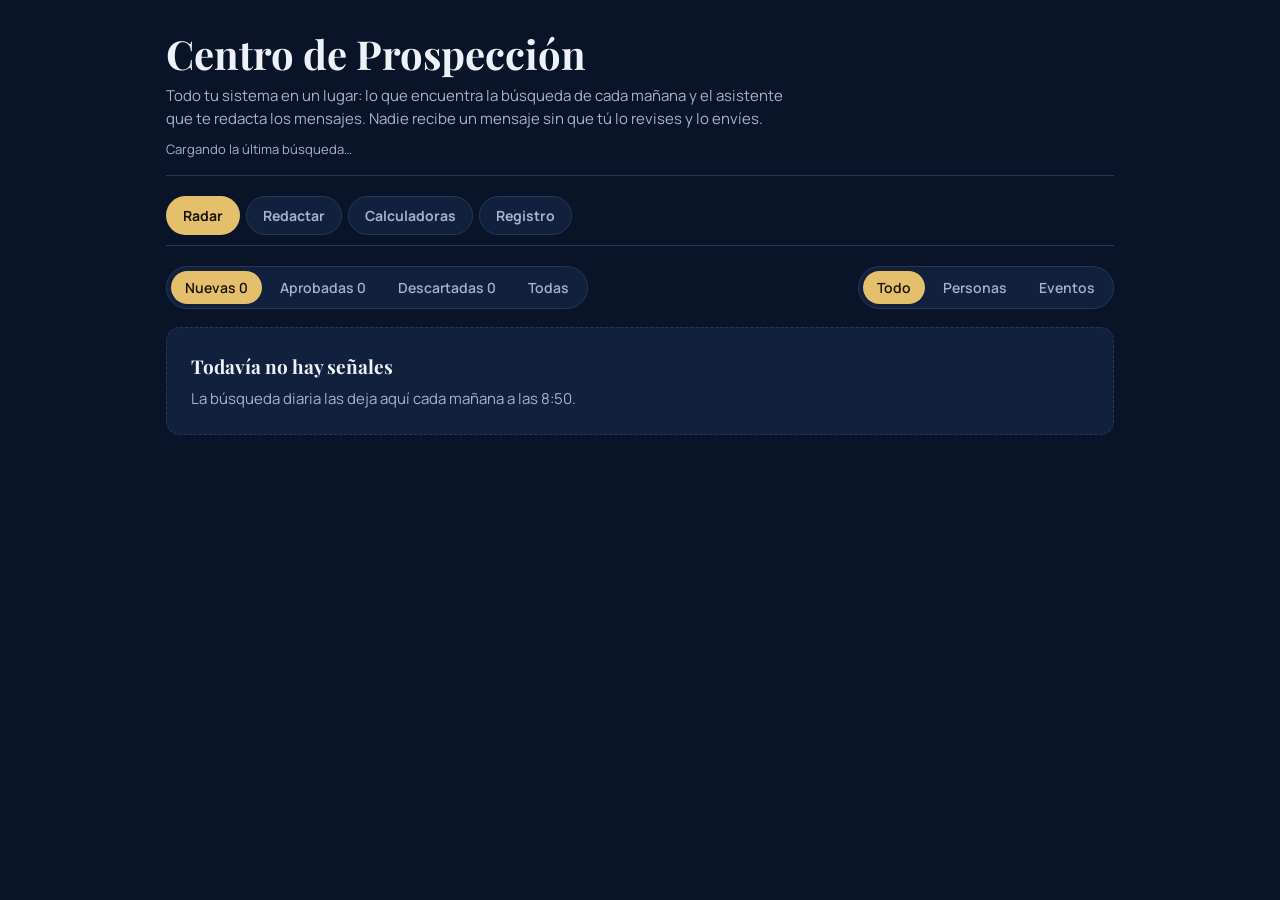
==== commit 543c141b: "Add files via upload" ====
--- a/index.html
+++ b/index.html
@@ -1,719 +1,1012 @@
-<!DOCTYPE html>
-<html lang="es">
-<head>
-<meta charset="utf-8">
-<meta name="viewport" content="width=device-width,initial-scale=1,viewport-fit=cover">
-<title>Carlos Flores Díaz · Estrategia, Rehabilitación y Bienestar</title>
-<meta name="description" content="Carlos Flores Díaz: asesoría en seguros de vida, ahorro y retiro; clínica de fisioterapia y rehabilitación Rhinos Quiro; y bienestar con Immunotec.">
-<meta name="theme-color" content="#000000">
-
-<!-- Vista previa al compartir el enlace (WhatsApp, Facebook) -->
-<link rel="canonical" href="https://carlos-flores-diaz.vercel.app/">
-<meta property="og:type" content="website">
-<meta property="og:url" content="https://carlos-flores-diaz.vercel.app/">
-<meta property="og:site_name" content="JD Díaz">
-<meta property="og:locale" content="es_MX">
-<meta property="og:title" content="Carlos Flores Díaz">
-<meta property="og:description" content="Estrategia · Rehabilitación · Bienestar. Explora, desliza y descubre.">
-<meta property="og:image" content="https://carlos-flores-diaz.vercel.app/assets/logo-diaz.png">
-<meta name="twitter:card" content="summary">
-
-<link rel="icon" type="image/webp" href="assets/logo-diaz-transparente.webp">
+<!doctype html><html><head><meta charset=utf8><meta name=viewport content="width=device-width,initial-scale=1,viewport-fit=cover"><style>:root{color-scheme:light;box-sizing:border-box;padding-top:env(safe-area-inset-top,0px);padding-bottom:env(safe-area-inset-bottom,0px)}html{scroll-padding-top:env(safe-area-inset-top,0px)}body{margin:0;padding:0;font:14px -apple-system,BlinkMacSystemFont,sans-serif;background:#fff;color:#000}img{max-width:100%}[hidden]:not([hidden=until-found i]){display:none!important}</style></head><body>
+<title>Centro de Prospección</title>
 <link rel="preconnect" href="https://fonts.googleapis.com">
 <link rel="preconnect" href="https://fonts.gstatic.com" crossorigin>
-<link rel="stylesheet" href="https://fonts.googleapis.com/css2?family=Manrope:wght@400;500;600;700;800&family=Playfair+Display:wght@600;700&display=swap">
-<link rel="stylesheet" href="styles.css">
-</head>
-<body>
-
-<!-- ============ BIENVENIDA (1 segundo, solo la primera vez por visita) ============ -->
-<div class="splash" id="splash" aria-hidden="true">
-  <div class="splash-stars"></div>
-  <img src="assets/logo-diaz-transparente.webp" alt="" class="splash-logo">
+<link rel="stylesheet" href="https://fonts.googleapis.com/css2?family=Manrope:wght@400;500;600;700&family=Playfair+Display:wght@600;700&display=swap">
+<style>
+[hidden]{display:none!important}
+
+/* Layout: bandeja de entrada — lo que encontró la búsqueda semanal, de lo más nuevo a lo más viejo; tú apruebas o descartas */
+:root{
+  /* Azul marino y dorado: siempre oscuro, como banca privada */
+  --paper:#0a1428; --surface:#11203c; --ink:#eef2f8; --muted:#a3b3cb; --line:#24385c;
+  --gold:#e4bf6c; --gold-fill:#e4bf6c; --bubble:#162b4d;
+  --good:#7fd3a5; --warn:#eab56b; --bad:#f2927f;
+  --display:'Playfair Display',Georgia,'Times New Roman',serif;
+  --body:Manrope,system-ui,-apple-system,'Segoe UI',sans-serif;
+  color-scheme:dark;
+}
+*{box-sizing:border-box}
+body{background:var(--paper);color:var(--ink);font-family:var(--body);font-size:15px;line-height:1.55}
+.wrap{max-width:980px;margin:0 auto;padding-inline:16px;padding-block:28px 48px;display:grid;gap:20px}
+header{display:grid;gap:8px;border-bottom:1px solid var(--line);padding-bottom:16px}
+.eyebrow{margin:0;font-size:12px;font-weight:700;letter-spacing:.24em;text-transform:uppercase;color:var(--gold)}
+h1{margin:0;font-family:var(--display);font-weight:700;font-size:clamp(28px,4vw,40px);line-height:1.1;text-wrap:balance}
+.lead{margin:0;color:var(--muted);max-width:640px}
+.last{font-size:13px;color:var(--muted);font-variant-numeric:tabular-nums}
+.bar{display:flex;flex-wrap:wrap;gap:10px;align-items:center;justify-content:space-between}
+.seg{display:inline-flex;gap:4px;padding:4px;border:1px solid var(--line);border-radius:999px;background:var(--surface);flex-wrap:wrap}
+.seg button{border:0;background:none;color:var(--muted);font:600 14px var(--body);padding:7px 14px;border-radius:999px;cursor:pointer;font-variant-numeric:tabular-nums}
+.seg button[aria-pressed="true"]{background:var(--gold-fill);color:#1a1206}
+button:focus-visible,a:focus-visible{outline:2px solid var(--gold);outline-offset:2px}
+.list{display:grid;gap:12px}
+.item{background:var(--surface);border:1px solid var(--line);border-radius:14px;padding:16px 18px;display:grid;gap:10px;min-width:0}
+.item[data-estado="aprobada"]{border-left:3px solid var(--good)}
+.item[data-estado="descartada"]{opacity:.7}
+.top{display:flex;flex-wrap:wrap;gap:8px;align-items:center}
+.pill{font-size:11.5px;font-weight:700;letter-spacing:.08em;text-transform:uppercase;padding:4px 9px;border-radius:999px;border:1px solid var(--line);color:var(--muted)}
+.pill.tipo{color:var(--gold);border-color:currentColor}
+.pill.ok{color:var(--good);border-color:currentColor}
+.pill.no{color:var(--bad);border-color:currentColor}
+.date{margin-left:auto;font-size:13px;color:var(--muted);font-variant-numeric:tabular-nums}
+.name{margin:0;font-family:var(--display);font-size:20px;font-weight:700;overflow-wrap:anywhere}
+.sum{margin:0;overflow-wrap:anywhere}
+.where{margin:0;font-size:13.5px;color:var(--muted);overflow-wrap:anywhere}
+.where a{color:var(--gold);font-weight:600}
+.actions{display:flex;flex-wrap:wrap;gap:8px}
+.btn{cursor:pointer;border-radius:999px;font:700 13.5px var(--body);padding:8px 16px;border:1px solid var(--line);background:transparent;color:var(--ink)}
+.btn.primary{background:linear-gradient(180deg,#f4d892,#cfa143);border-color:transparent;color:#1a1206}
+.btn.good{border-color:var(--good);color:var(--good)}
+.btn:disabled{opacity:.55;cursor:default}
+.draft{background:var(--bubble);border:1px solid var(--line);border-radius:4px 14px 14px 14px;padding:12px 14px;white-space:pre-wrap}
+.empty{background:var(--surface);border:1px dashed var(--line);border-radius:14px;padding:24px;display:grid;gap:6px;color:var(--muted)}
+.empty b{color:var(--ink);font-family:var(--display);font-size:19px}
+.status{font-size:13px;color:var(--muted)}
+
+*{box-sizing:border-box}
+body{background:var(--paper);color:var(--ink);font-family:var(--body);font-size:15px;line-height:1.55}
+.a-wrap{max-width:1120px;margin:0 auto;padding-inline:16px;padding-block:28px 48px;display:grid;gap:22px}
+.a-header{display:flex;flex-wrap:wrap;align-items:flex-end;justify-content:space-between;gap:12px;border-bottom:1px solid var(--line);padding-bottom:16px}
+.eyebrow{margin:0;font-size:12px;font-weight:700;letter-spacing:.24em;text-transform:uppercase;color:var(--gold)}
+h1{margin:4px 0 0;font-family:var(--display);font-weight:700;font-size:clamp(28px,4vw,40px);line-height:1.1;text-wrap:balance}
+.rules{margin:0;font-size:13px;color:var(--muted);max-width:420px}
+
+.modes{display:inline-flex;gap:4px;padding:4px;border:1px solid var(--line);border-radius:999px;background:var(--surface);flex-wrap:wrap}
+.modes button{border:0;background:none;color:var(--muted);font:600 14px var(--body);padding:8px 16px;border-radius:999px;cursor:pointer}
+.modes button[aria-pressed="true"]{background:var(--gold-fill);color:#1a1206}
+.modes button:focus-visible,.btn:focus-visible,input:focus-visible,select:focus-visible,textarea:focus-visible{outline:2px solid var(--gold);outline-offset:2px}
+
+.grid{display:grid;grid-template-columns:minmax(0,1fr) minmax(0,1.1fr);gap:22px;align-items:start}
+@media (max-width:820px){.grid{grid-template-columns:1fr}}
+.panel{background:var(--surface);border:1px solid var(--line);border-radius:var(--radius);padding:20px;display:grid;gap:14px;min-width:0}
+.panel h2{margin:0;font-family:var(--display);font-size:21px;font-weight:700}
+.row{display:grid;grid-template-columns:1fr 1fr;gap:12px}
+@media (max-width:480px){.row{grid-template-columns:1fr}}
+label{display:grid;gap:6px;font-size:12px;font-weight:700;letter-spacing:.08em;text-transform:uppercase;color:var(--muted);min-width:0}
+input,select,textarea{font:500 15px var(--body);color:var(--ink);background:var(--paper);border:1px solid var(--line);border-radius:10px;padding:10px 12px;width:100%;text-transform:none;letter-spacing:0}
+textarea{min-height:110px;resize:vertical;line-height:1.5}
+.hint{font-size:12.5px;color:var(--muted);margin:-6px 0 0;text-transform:none;letter-spacing:0;font-weight:500}
+.check{display:flex;align-items:center;gap:10px;text-transform:none;letter-spacing:0;font-size:14px;font-weight:600;color:var(--ink)}
+.check input{width:18px;height:18px;accent-color:var(--gold)}
+.actions{display:flex;flex-wrap:wrap;gap:10px;align-items:center}
+.btn{cursor:pointer;border-radius:999px;font:700 14px var(--body);letter-spacing:.04em;padding:11px 20px;border:1px solid var(--gold);background:transparent;color:var(--ink)}
+.btn.primary{background:linear-gradient(180deg,#f4d892,#cfa143);border-color:transparent;color:#1a1206;box-shadow:inset 0 1px 0 rgba(255,255,255,.5),0 2px 6px rgba(0,0,0,.18)}
+.btn:disabled{opacity:.55;cursor:default}
+.status{font-size:13px;color:var(--muted)}
+
+.out-head{display:flex;flex-wrap:wrap;justify-content:space-between;align-items:center;gap:10px}
+.pill{display:inline-flex;align-items:center;gap:6px;font-size:12px;font-weight:700;letter-spacing:.06em;text-transform:uppercase;padding:5px 10px;border-radius:999px;border:1px solid var(--line);color:var(--muted)}
+.pill.example{border-style:dashed}
+.pill.good{color:var(--good);border-color:currentColor}
+.pill.warn{color:var(--warn);border-color:currentColor}
+.pill.bad{color:var(--bad);border-color:currentColor}
+.bubble{background:var(--bubble);border:1px solid var(--line);border-radius:4px 16px 16px 16px;padding:16px 18px;white-space:pre-wrap;font-size:15.5px;line-height:1.6;min-height:90px}
+.meta{display:flex;flex-wrap:wrap;gap:8px;align-items:center;font-size:13px;color:var(--muted);font-variant-numeric:tabular-nums}
+.block{border-top:1px solid var(--line);padding-top:14px;display:grid;gap:8px}
+.block h3{margin:0;font-size:12px;font-weight:700;letter-spacing:.2em;text-transform:uppercase;color:var(--gold)}
+.stage{font-family:var(--display);font-size:19px;font-weight:700}
+dl{margin:0;display:grid;grid-template-columns:minmax(120px,auto) 1fr;gap:6px 14px;font-size:14px}
+dt{color:var(--muted)} dd{margin:0;min-width:0;overflow-wrap:anywhere}
+ul.notes{margin:0;padding-left:18px;display:grid;gap:4px;font-size:14px}
+pre.cal{margin:0;background:var(--paper);border:1px solid var(--line);border-radius:10px;padding:12px 14px;white-space:pre-wrap;font:500 13.5px/1.55 ui-monospace,SFMono-Regular,Menlo,Consolas,monospace;overflow-x:auto}
+.stop{border-color:var(--line)}
+.note-off{font-size:13.5px;color:var(--muted);border:1px dashed var(--line);border-radius:10px;padding:10px 12px}
+@media (prefers-reduced-motion:no-preference){.bubble.fresh{animation:in .35s ease}}
+@keyframes in{from{opacity:.4;transform:translateY(4px)}to{opacity:1;transform:none}}
+
+
+.tabs{display:flex;flex-wrap:wrap;gap:6px;border-bottom:1px solid var(--line);padding-bottom:10px}
+.tabs button{border:1px solid var(--line);background:var(--surface);color:var(--muted);font:700 14px var(--body);padding:9px 16px;border-radius:999px;cursor:pointer}
+.tabs button[aria-selected="true"]{background:var(--gold-fill);border-color:transparent;color:#1a1206}
+.tabpanel{display:grid;gap:18px}
+.a-wrap,.a-header{display:contents}
+.cap-grid{display:grid;grid-template-columns:minmax(0,1.1fr) minmax(0,.9fr);gap:22px;align-items:start}
+@media (max-width:820px){.cap-grid{grid-template-columns:1fr}}
+.cap-col{display:grid;gap:12px;min-width:0}
+h2.sec{margin:6px 0 0;font-family:var(--display);font-size:21px}
+.flow,.checklist{margin:0;padding-left:20px;display:grid;gap:8px}
+.flow b,.checklist b{color:var(--ink)}
+code{font:500 13px ui-monospace,SFMono-Regular,Menlo,Consolas,monospace;background:var(--paper);border:1px solid var(--line);border-radius:6px;padding:1px 6px;overflow-wrap:anywhere}
+.linkrow{display:flex;gap:12px;align-items:center;justify-content:space-between;flex-wrap:wrap;background:var(--surface);border:1px solid var(--line);border-radius:12px;padding:12px 14px}
+.lr-text{display:grid;gap:2px;min-width:0;flex:1 1 240px}
+.lr-text span{font-size:13px;color:var(--muted)}
+.qr{width:100%;max-width:340px;height:auto;border-radius:14px;border:1px solid var(--line)}
+.note{margin:0;font-size:13.5px;color:var(--muted)}
+.res-grid{display:grid;grid-template-columns:repeat(auto-fit,minmax(230px,1fr));gap:12px}
+.res{display:grid;gap:6px;background:var(--surface);border:1px solid var(--line);border-radius:14px;padding:16px 18px;color:var(--ink);text-decoration:none}
+a.res:hover{border-color:var(--gold)}
+.res b{font-family:var(--display);font-size:19px}
+.res span{font-size:14px;color:var(--muted)}
+
+.calc-grid{display:grid;grid-template-columns:minmax(0,1fr) minmax(0,1fr);gap:22px;align-items:start}
+@media (max-width:820px){.calc-grid{grid-template-columns:1fr}}
+.nc-total{margin:0;font:700 clamp(34px,5vw,48px)/1.1 var(--display);color:var(--gold);font-variant-numeric:tabular-nums}
+.nc-bar{display:flex;height:16px;border-radius:999px;overflow:hidden;background:var(--paper);border:1px solid var(--line)}
+.nc-bar span{display:block;height:100%}
+.nc-legend{display:grid;grid-template-columns:auto 1fr auto;gap:6px 10px;align-items:center;margin:0;font-size:14px;font-variant-numeric:tabular-nums}
+.nc-legend i{width:12px;height:12px;border-radius:3px;display:inline-block}
+.nc-legend dd{margin:0;text-align:right;font-weight:700}
+.nc-legend dt{color:var(--muted)}
+
+.kpis{display:grid;grid-template-columns:repeat(3,minmax(0,1fr));gap:10px}
+@media (max-width:480px){.kpis{grid-template-columns:1fr}}
+.kpis div{background:var(--paper);border:1px solid var(--line);border-radius:12px;padding:10px 12px;display:grid;gap:2px;min-width:0}
+.kpis small{font-size:12px;color:var(--muted)}
+.kpis b{font:700 16px/1.25 var(--body);font-variant-numeric:tabular-nums;white-space:nowrap;overflow:hidden;text-overflow:ellipsis}
+.kpis .hl{border-color:var(--gold)}
+.kpis .hl b{color:var(--gold)}
+.chart{width:100%;height:auto;display:block}
+.legend-line{margin:0;display:flex;flex-wrap:wrap;gap:6px 14px;align-items:center;font-size:13px;color:var(--muted)}
+.legend-line .sw{display:inline-block;width:14px;height:3px;border-radius:2px;margin-right:-8px}
+.legend-line .sw.gold{background:var(--gold)} .legend-line .sw.grey{background:var(--muted)}
+.cmodes{display:inline-flex;gap:4px;padding:4px;border:1px solid var(--line);border-radius:999px;background:var(--surface);flex-wrap:wrap;justify-self:start}
+.cmodes button{border:0;background:none;color:var(--muted);font:600 14px var(--body);padding:8px 16px;border-radius:999px;cursor:pointer}
+.cmodes button[aria-pressed="true"]{background:var(--gold-fill);color:#1a1206}
+
+.cliente{max-width:420px}
+.search{font:500 15px var(--body);color:var(--ink);background:var(--surface);border:1px solid var(--line);border-radius:999px;padding:9px 14px;min-width:0;flex:1 1 200px;max-width:320px}
+.reg pre{margin:0;background:var(--paper);border:1px solid var(--line);border-radius:10px;padding:10px 12px;white-space:pre-wrap;font:500 13.5px/1.55 ui-monospace,SFMono-Regular,Menlo,Consolas,monospace;overflow-x:auto}
+.imgmodal{position:fixed;inset:0;z-index:50;background:rgba(3,8,18,.78);display:grid;place-items:center;padding:16px}
+.imgbox{background:var(--surface);border:1px solid var(--line);border-radius:16px;padding:16px;display:grid;gap:12px;max-width:520px;width:100%;max-height:100%;overflow:auto}
+.imghead{display:flex;justify-content:space-between;align-items:center;gap:10px}
+.imghead b{font-family:var(--display);font-size:20px}
+#img-prev{width:100%;height:auto;border-radius:10px;border:1px solid var(--line);background:#fff}
+
+/* ===== Celular: navegación abajo como app, campos sin zoom, botones cómodos ===== */
+.peek,.see-msg,.t-short{display:none}
+@media (max-width:700px){
+  body{padding-bottom:calc(86px + env(safe-area-inset-bottom, 0px))}
+  .wrap{padding-block:18px 24px;gap:16px}
+  .lead{display:none}
+  h1{font-size:28px}
+  header{padding-bottom:10px}
+  .tabs{position:fixed;left:0;right:0;bottom:0;z-index:30;margin:0;display:grid;grid-template-columns:repeat(4,minmax(0,1fr));gap:6px;
+    padding:8px 10px calc(8px + env(safe-area-inset-bottom, 0px));background:var(--surface);border-top:1px solid var(--line);border-bottom:0;box-shadow:0 -8px 24px rgba(0,0,0,.35)}
+  .tabs button{border-radius:12px;padding:12px 4px;font-size:12.5px;min-height:46px;white-space:nowrap;overflow:hidden;text-overflow:ellipsis}
+  input,select,textarea,.search{font-size:16px!important}
+  .modes,.cmodes{display:grid;width:100%;grid-template-columns:repeat(3,minmax(0,1fr));border-radius:16px}
+  .cmodes{grid-template-columns:repeat(2,minmax(0,1fr))}
+  .modes button,.cmodes button,.seg button{min-height:42px;border-radius:12px;padding:8px 6px}
+  .seg{display:grid;grid-auto-flow:column;grid-auto-columns:minmax(0,1fr);width:100%;border-radius:14px}
+  .seg button{font-size:12.5px;white-space:nowrap}
+  .seg[aria-label="Estado"]{grid-auto-flow:row;grid-template-columns:repeat(2,minmax(0,1fr))}
+  .bar{gap:8px}
+  .t-long{display:none}
+  .btn{min-height:44px}
+  .actions .btn,.block .btn{flex:1 1 auto}
+  .t-short{display:inline}
+  .see-msg{display:inline-flex;align-items:center;justify-content:center;text-decoration:none}
+  .peek{display:flex;position:sticky;top:env(safe-area-inset-top, 0px);z-index:20;justify-content:space-between;align-items:center;gap:10px;
+    background:var(--surface);border:1px solid var(--gold);border-radius:14px;padding:10px 14px;box-shadow:0 8px 20px rgba(0,0,0,.35)}
+  .peek span{font-size:13px;color:var(--muted)}
+  .peek b{font:700 20px var(--display);color:var(--gold);font-variant-numeric:tabular-nums}
+  .imgmodal{align-items:end;padding:0}
+  .imgbox{border-radius:18px 18px 0 0;max-height:92vh;padding-bottom:calc(16px + env(safe-area-inset-bottom, 0px))}
+  .imgbox .actions .btn{flex:1 1 100%}
+  .kpis b{font-size:18px}
+}
+</style>
+
+<div class="wrap">
+  <header>
+    <h1>Centro de Prospección</h1>
+    <p class="lead">Todo tu sistema en un lugar: lo que encuentra la búsqueda de cada mañana y el asistente que te redacta los mensajes. Nadie recibe un mensaje sin que tú lo revises y lo envíes.</p>
+    <span class="last" id="last">Cargando la última búsqueda…</span>
+  </header>
+
+    <nav class="tabs" role="tablist" aria-label="Secciones">
+    <button type="button" role="tab" id="tab-radar" data-tab="radar" aria-selected="true">Radar</button>
+    <button type="button" role="tab" id="tab-redactar" data-tab="redactar" aria-selected="false">Redactar</button>
+    <button type="button" role="tab" id="tab-calculadora" data-tab="calculadora" aria-selected="false"><span class="t-long">Calculadoras</span><span class="t-short">Calcular</span></button>
+    <button type="button" role="tab" id="tab-registro" data-tab="registro" aria-selected="false">Registro</button>
+  </nav>
+  <section class="tabpanel" id="p-radar">
+  <div class="bar">
+    <div class="seg" role="group" aria-label="Estado">
+      <button type="button" id="e-nueva" data-e="nueva" aria-pressed="true">Nuevas</button>
+      <button type="button" id="e-aprobada" data-e="aprobada" aria-pressed="false">Aprobadas</button>
+      <button type="button" id="e-descartada" data-e="descartada" aria-pressed="false">Descartadas</button>
+      <button type="button" id="e-todas" data-e="todas" aria-pressed="false">Todas</button>
+    </div>
+    <div class="seg" role="group" aria-label="Tipo">
+      <button type="button" id="t-todos" data-t="todos" aria-pressed="true">Todo</button>
+      <button type="button" id="t-persona" data-t="persona" aria-pressed="false">Personas</button>
+      <button type="button" id="t-evento" data-t="evento" aria-pressed="false">Eventos</button>
+    </div>
+  </div>
+
+  <div class="list" id="list">
+    <div class="empty"><b>Todavía no hay señales</b><span>La búsqueda diaria las deja aquí cada mañana a las 8:50. Si abres esta página fuera de Claude, no se pueden mostrar.</span></div>
+  </div>
+  <span class="status" id="status" aria-live="polite"></span>
+</section>
+  <section class="tabpanel" id="p-redactar" hidden>
+  <div class="a-wrap">
+<div class="modes" role="group" aria-label="Qué necesitas">
+    <button type="button" id="m-first" data-mode="first" aria-pressed="true">Primer mensaje</button>
+    <button type="button" id="m-reply" data-mode="reply" aria-pressed="false">Respondió</button>
+    <button type="button" id="m-quiet" data-mode="quiet" aria-pressed="false">No ha contestado</button>
+  </div>
+
+  <div class="grid">
+    <form class="panel" id="form" autocomplete="off">
+      <h2 id="form-title">Lo que viste</h2>
+      <div class="row">
+        <label>Nombre<input id="f-name" value="Andrea"></label>
+        <label>Canal
+          <select id="f-channel">
+            <option>LinkedIn</option><option>Correo</option><option>Evento</option><option>Instagram</option><option>WhatsApp</option>
+          </select>
+        </label>
+      </div>
+      <label>Tema de interés
+        <select id="f-topic">
+          <option>Retiro</option><option>Inversión a futuro</option><option>Protección patrimonial</option><option>Herencia</option><option>Estrategia financiera</option>
+        </select>
+      </label>
+      <label data-for="first">Plantilla
+        <select id="f-tpl">
+          <option value="Retiro">Retiro</option><option value="Inversión a futuro">Inversión a futuro</option><option value="Protección patrimonial">Protección patrimonial</option><option value="Herencia">Herencia</option><option value="Estrategia financiera">Estrategia financiera</option><option value="evento">Lo conocí en un evento</option><option value="referido">Me lo refirieron</option>
+        </select>
+      </label>
+      <label data-for="first"><span id="f-det-label">Detalle concreto de su publicación</span><input id="f-det" value="cómo abriste tu PPR a los 31"></label>
+      <p class="hint" data-for="first">La plantilla se llena sola mientras escribes. "Redactar con Claude" hace una versión más personal a partir de la señal completa de abajo.</p>
+      <label data-for="first reply">Señal pública (pega el texto o lo que platicaron)
+        <textarea id="f-signal">Ejemplo: "Este año abrí mi PPR a los 31. Me costó entender las comisiones, pero me siento más tranquila sabiendo que cada mes aparto algo para mi retiro."</textarea>
+      </label>
+      <label data-for="first reply">Link de la señal<input id="f-link" value="https://www.linkedin.com/posts/ejemplo"></label>
+      <label data-for="reply" hidden>Lo que respondió
+        <textarea id="f-reply">Ejemplo: "Hola Carlos, gracias. Sí me interesa, aunque la verdad no sé cuánto costaría algo así."</textarea>
+      </label>
+      <label data-for="reply" hidden>Mensajes anteriores (opcional)
+        <textarea id="f-history" placeholder="Pega aquí la conversación previa si la hay"></textarea>
+      </label>
+      <label data-for="reply" hidden>Tus horarios disponibles
+        <input id="f-slots" value="martes 6:00 pm, miércoles 1:00 pm, jueves 9:00 am">
+      </label>
+      <label class="check" data-for="reply" hidden><input type="checkbox" id="f-wa"> Ya aceptó recibir WhatsApp</label>
+      <p class="hint" id="example-hint">Los datos que ves son un ejemplo: cámbialos por la señal real.</p>
+      <div class="actions">
+        <button class="btn primary" type="submit" id="go">Redactar con Claude</button>
+        <button class="btn stop" type="button" id="stop" hidden>Detener</button>
+        <a class="btn see-msg" href="#out">Ver mensaje ↓</a>
+        <span class="status" id="a-status" aria-live="polite"></span>
+      </div>
+      <p class="note-off" id="off" hidden>El asistente de redacción no está disponible en esta vista. Las plantillas de arriba sí funcionan: elige el tema y escribe el detalle.</p>
+    </form>
+
+    <section class="panel" id="out" aria-live="polite">
+      <div class="out-head">
+        <h2 id="out-title">Mensaje para LinkedIn</h2>
+        <span class="pill example" id="badge">Ejemplo</span>
+      </div>
+      <div class="bubble" id="msg">Hola, Andrea. Leí tu publicación sobre abrir tu PPR a los 31 y me gustó que ya estés apartando algo cada mes para tu retiro; no es común empezar tan pronto. Soy Carlos Flores Díaz, asesor de Seguros Monterrey New York Life en CDMX. Me encantaría conocerte: ¿te late un café virtual de 15 minutos alguno de estos días?</div>
+      <div class="meta"><span id="count">61 palabras</span><button class="btn" type="button" id="copy">Copiar mensaje</button><button class="btn" type="button" id="save-msg">Guardar en registro</button></div>
+
+      <div class="block">
+        <h3>En Bitrix24</h3>
+        <div class="stage" id="stage">Señal detectada → Primer mensaje enviado</div>
+        <dl id="fields"><dt>Señal pública</dt><dd>https://www.linkedin.com/posts/ejemplo</dd><dt>Tema de interés</dt><dd>Retiro</dd><dt>Canal de contacto</dt><dd>LinkedIn</dd></dl>
+      </div>
+
+      <div class="block" id="cal-block" hidden>
+        <h3>Aviso para tu calendario</h3>
+        <pre class="cal" id="cal"></pre>
+        <div><button class="btn" type="button" id="copy-cal">Copiar aviso</button></div>
+      </div>
+
+      <div class="block" id="notes-block">
+        <h3>Antes de enviar</h3>
+        <ul class="notes" id="notes"><li>Confirma que la publicación es reciente (últimos 30 días).</li><li>Revisa que el detalle mencionado esté tal cual en su publicación.</li></ul>
+      </div>
+    </section>
+  </div>
 </div>
-<script>try{if(sessionStorage.getItem('splashVisto')){document.getElementById('splash').remove();}else{sessionStorage.setItem('splashVisto','1');}}catch(e){}</script>
-
-<!-- ============ FONDO ESPACIAL ============ -->
-<div class="space" aria-hidden="true">
-  <div class="nebula-img"></div>
-  <div class="planet" aria-hidden="true"><img src="assets/planeta.png" alt=""></div>
-  <div class="parallax" id="parallax">
-    <div class="milkyway"></div>
-    <div class="nebula n1"></div><div class="nebula n2"></div><div class="nebula n3"></div><div class="nebula n4"></div>
-    <div class="glow-red g1"></div><div class="glow-red g2"></div>
-  </div>
-  <div class="clouds back"></div>
-  <div class="clouds red"></div>
-  <div class="clouds front"></div>
-  <div class="tint t-strategy"></div><div class="tint t-rehab"></div><div class="tint t-wellness"></div><div class="tint t-gold"></div>
-  <canvas id="starfield"></canvas>
-  <div class="vignette"></div>
-</div>
-
-<!-- ============ MENÚ FIJO (aparece al bajar) ============ -->
-<nav class="snav" aria-label="Secciones">
-  <button class="brand-mini" type="button" aria-label="Ir al inicio"><img src="assets/logo-diaz-transparente.webp" alt="" draggable="false"></button>
-  <span class="snav-hi" id="snavHi" hidden></span>
-  <div class="snav-links">
-    <a href="#rehabilitacion" data-sec="rehabilitacion">Rehabilitación</a>
-    <a href="#estrategia" data-sec="estrategia">Estrategia</a>
-    <a href="#bienestar" data-sec="bienestar">Bienestar</a>
-    <a href="#sobre-mi" data-sec="sobre-mi">Sobre mí</a>
-  </div>
-  <button type="button" class="snav-menu" data-mega-open aria-label="Abrir menú">☰</button>
-  <div class="progress" aria-hidden="true"><i></i></div>
-</nav>
-
-<!-- ============ BARRA SUPERIOR ============ -->
-<header class="topbar">
-  <button class="brand" id="homeBtn" type="button" aria-label="Ir al inicio">
-    <img src="assets/logo-diaz-transparente.webp" alt="Logotipo Díaz" draggable="false">
-  </button>
-  <button class="about" id="aboutBtn" type="button" aria-expanded="false" aria-controls="mega">
-    <span aria-hidden="true">•••</span><i aria-hidden="true"></i><b>MENÚ</b>
-  </button>
-</header>
-
-<main>
-  <!-- ============ 1. INICIO: CARRUSEL ============ -->
-  <section class="hero" id="inicio">
-    <div class="intro">
-      <h1>REHABILITACIÓN <em>·</em> ESTRATEGIA <em>·</em> BIENESTAR</h1>
-      <p class="lead">Explora, desliza y descubre.</p>
+  </section>
+  <section class="tabpanel" id="p-calculadora" hidden>
+    <div class="peek" id="calc-peek" aria-hidden="true"><span id="peek-label">Suma asegurada sugerida</span><b id="peek-value">$0</b></div>
+    <label class="cliente">Cliente<input id="calc-cliente" placeholder="Nombre de la persona (sale en el resumen y en la imagen)"></label>
+    <div class="cmodes" role="group" aria-label="Calculadora">
+      <button type="button" data-calc="prot" aria-pressed="true">Protección familiar</button>
+      <button type="button" data-calc="ret" aria-pressed="false">Retiro</button>
+      <button type="button" data-calc="gmm" aria-pressed="false">Gastos médicos</button>
+      <button type="button" data-calc="edu" aria-pressed="false">Educación</button>
     </div>
 
-    <div class="deck-area" role="region" aria-roledescription="carrusel" aria-label="Áreas de servicio">
-      <button class="nav left" id="prev" type="button" aria-label="Tarjeta anterior"><svg viewBox="0 0 24 24" aria-hidden="true"><path d="M15 5l-7 7 7 7"/></svg></button>
-
-      <!-- Orden en pantalla: Rehabilitación (izquierda) · Estrategia (centro) · Bienestar (derecha) -->
-      <div class="deck" id="deck">
-        <article class="card" data-index="0" data-area="rehab" data-pos="left" aria-label="Rehabilitación, clínica Rhinos Quiro">
-          <img class="visual" src="assets/card-rehabilitacion.jpg" alt="" draggable="false" style="object-position: 62% 40%">
-          <div class="shade"></div>
-          <div class="shine"></div>
-          <div class="partner"><img src="assets/ft-deportivo-transparente.png" alt="FT Deportivo" draggable="false"></div>
-          <div class="copy">
-            <h2>REHABILITACIÓN</h2>
-            <p>CLÍNICA DE FISIOTERAPIA</p>
-          </div>
-          <button class="go" type="button" aria-label="Explorar Rehabilitación"><svg viewBox="0 0 24 24" aria-hidden="true"><path d="M9 5l7 7-7 7"/></svg></button>
-        </article>
-
-        <article class="card" data-index="1" data-area="strategy" data-pos="center" aria-label="Estrategia, seguros de vida">
-          <img class="visual" src="assets/card-estrategia.jpg" alt="" draggable="false" style="object-position: 50% 42%">
-          <div class="shade"></div>
-          <div class="shine"></div>
-          <div class="copy">
-            <h2>ESTRATEGIA</h2>
-            <p>SEGUROS DE VIDA</p>
-          </div>
-          <button class="go" type="button" aria-label="Explorar Estrategia"><svg viewBox="0 0 24 24" aria-hidden="true"><path d="M9 5l7 7-7 7"/></svg></button>
-        </article>
-
-        <article class="card" data-index="2" data-area="wellness" data-pos="right" aria-label="Bienestar, Immunotec">
-          <img class="visual" src="assets/card-bienestar.jpg" alt="" draggable="false">
-          <div class="shade"></div>
-          <div class="shine"></div>
-          <div class="partner"><img src="assets/immunotec-transparente.png" alt="Immunotec" draggable="false"></div>
-          <div class="copy">
-            <h2>BIENESTAR</h2>
-            <p>IMMUNOTEC</p>
-          </div>
-          <button class="go" type="button" aria-label="Explorar Bienestar"><svg viewBox="0 0 24 24" aria-hidden="true"><path d="M9 5l7 7-7 7"/></svg></button>
-        </article>
+    <div class="calc-grid" data-pane="prot">
+      <form class="panel" id="nc-form" autocomplete="off">
+        <h2>¿Cuánto necesita su familia si falta?</h2>
+        <div class="row">
+          <label>Ingreso mensual (MXN)<input id="nc-ingreso" type="number" inputmode="numeric" min="0" step="1000" value="30000"></label>
+          <label>Años de protección<input id="nc-anos" type="number" inputmode="numeric" min="1" max="40" step="1" value="10"></label>
+        </div>
+        <div class="row">
+          <label>Hijos<input id="nc-hijos" type="number" inputmode="numeric" min="0" max="10" step="1" value="2"></label>
+          <label>Educación por hijo (MXN)<input id="nc-edu" type="number" inputmode="numeric" min="0" step="50000" value="400000"></label>
+        </div>
+        <div class="row">
+          <label>Deudas: hipoteca, créditos (MXN)<input id="nc-deudas" type="number" inputmode="numeric" min="0" step="50000" value="500000"></label>
+          <label>Ahorros y seguros que ya tiene (MXN)<input id="nc-ahorro" type="number" inputmode="numeric" min="0" step="50000" value="0"></label>
+        </div>
+        <p class="hint">Fórmula: ingreso × 12 × años + deudas + educación por hijo × hijos − lo que ya tiene. Es la misma de tu página.</p>
+      </form>
+      <section class="panel" aria-live="polite">
+        <h2>Suma asegurada sugerida</h2>
+        <p class="nc-total" id="nc-total">$0</p>
+        <div class="nc-bar" id="nc-bar" role="img"></div>
+        <dl class="nc-legend" id="nc-legend"></dl>
+        <p class="note" id="nc-less" hidden></p>
+        <div class="block"><h3>Resumen para Bitrix24</h3><pre class="cal" data-sum="prot"></pre><div><button class="btn" type="button" data-copy-sum="prot">Copiar resumen</button> <button class="btn primary" type="button" data-img="prot">Crear imagen</button> <button class="btn" type="button" data-save="prot">Guardar en registro</button></div></div>
+      </section>
+    </div>
+
+    <div class="calc-grid" data-pane="ret" hidden>
+      <form class="panel" id="rt-form" autocomplete="off">
+        <h2>¿Cuánto podría tener para su retiro?</h2>
+        <div class="row">
+          <label>Edad actual<input id="rt-edad" type="number" inputmode="numeric" min="18" max="70" value="30"></label>
+          <label>Edad de retiro<input id="rt-retiro" type="number" inputmode="numeric" min="40" max="80" value="65"></label>
+        </div>
+        <div class="row">
+          <label>Ahorro al mes (MXN)<input id="rt-ahorro" type="number" inputmode="numeric" min="0" step="500" value="2000"></label>
+          <label>Aumento anual del ahorro (%)<input id="rt-aumento" type="number" inputmode="decimal" min="0" max="20" step="0.5" value="0"></label>
+        </div>
+        <div class="row">
+          <label>Rendimiento anual supuesto (%)<input id="rt-tasa" type="number" inputmode="decimal" min="0" max="20" step="0.5" value="5"></label>
+          <label>Inflación anual (%)<input id="rt-infl" type="number" inputmode="decimal" min="0" max="20" step="0.5" value="4"></label>
+        </div>
+        <p class="hint">Aportación mensual con interés compuesto mensual, igual que la calculadora de tu página (5% anual). Ajusta el rendimiento al del producto real antes de mostrarlo.</p>
+      </form>
+      <section class="panel" aria-live="polite">
+        <h2>Al retirarse</h2>
+        <div class="kpis">
+          <div><small>Aportaría</small><b id="rt-aporte">$0</b></div>
+          <div class="hl"><small>Podría acumular</small><b id="rt-total">$0</b></div>
+          <div><small>En pesos de hoy</small><b id="rt-hoy">$0</b></div>
+        </div>
+        <svg id="rt-svg" class="chart" viewBox="0 0 560 220" role="img" aria-label="Ahorro acumulado por edad"></svg>
+        <p class="legend-line"><span class="sw gold"></span>Con rendimiento <span class="sw grey"></span>Lo que aporta</p>
+        <div class="block"><h3>Resumen para Bitrix24</h3><pre class="cal" data-sum="ret"></pre><div><button class="btn" type="button" data-copy-sum="ret">Copiar resumen</button> <button class="btn primary" type="button" data-img="ret">Crear imagen</button> <button class="btn" type="button" data-save="ret">Guardar en registro</button></div></div>
+      </section>
+    </div>
+
+    <div class="calc-grid" data-pane="gmm" hidden>
+      <form class="panel" id="gm-form" autocomplete="off">
+        <h2>¿Cuánto costaría un evento médico mayor?</h2>
+        <label>Padecimiento de referencia
+          <select id="gm-evento">
+            <option value="4200000">Enfermedades hematológicas · $4.2 millones</option>
+            <option value="2680000" selected>Cáncer y tumores · $2.68 millones</option>
+            <option value="2670000">Sistema nervioso · $2.67 millones</option>
+            <option value="2570000">Hemorragia intracerebral · $2.57 millones</option>
+            <option value="2380000">Enfermedad renal · $2.38 millones</option>
+            <option value="2360000">Aparato respiratorio · $2.36 millones</option>
+            <option value="2280000">Accidentes · $2.28 millones</option>
+            <option value="custom">Otro monto…</option>
+          </select></label>
+        <label id="gm-custom-wrap" hidden>Costo de hoy (MXN)<input id="gm-custom" type="number" inputmode="numeric" min="0" step="50000" value="1000000"></label>
+        <div class="row">
+          <label>¿En cuántos años?<input id="gm-anos" type="number" inputmode="numeric" min="0" max="40" value="0"></label>
+          <label>Inflación médica anual (%)<input id="gm-infl" type="number" inputmode="decimal" min="0" max="30" step="0.5" value="10"></label>
+        </div>
+        <label>Ahorros que podría usar (MXN)<input id="gm-ahorro" type="number" inputmode="numeric" min="0" step="50000" value="300000"></label>
+        <p class="hint">Costos promedio por caso de alto costo pagados por aseguradoras en México, según AMIS (reportado en julio de 2025). Aon proyecta 14.8% de inflación médica en México para 2026; aquí se usa 10% como supuesto de largo plazo, cámbialo si quieres.</p>
+      </form>
+      <section class="panel" aria-live="polite">
+        <h2>Costo estimado</h2>
+        <p class="nc-total" id="gm-costo">$0</p>
+        <div class="kpis">
+          <div><small>Lo cubren sus ahorros</small><b id="gm-cubre">$0</b></div>
+          <div class="hl"><small>Le faltaría</small><b id="gm-falta">$0</b></div>
+          <div><small>Sus ahorros alcanzan</small><b id="gm-pct">0%</b></div>
+        </div>
+        <div class="nc-bar" id="gm-bar" role="img"></div>
+        <div class="block"><h3>Resumen para Bitrix24</h3><pre class="cal" data-sum="gmm"></pre><div><button class="btn" type="button" data-copy-sum="gmm">Copiar resumen</button> <button class="btn primary" type="button" data-img="gmm">Crear imagen</button> <button class="btn" type="button" data-save="gmm">Guardar en registro</button></div></div>
+      </section>
+    </div>
+
+    <div class="calc-grid" data-pane="edu" hidden>
+      <form class="panel" id="ed-form" autocomplete="off">
+        <h2>¿Cuánto ahorrar para la universidad?</h2>
+        <div class="row">
+          <label>Edad del hijo<input id="ed-edad" type="number" inputmode="numeric" min="0" max="17" value="5"></label>
+          <label>Edad de ingreso<input id="ed-ingreso" type="number" inputmode="numeric" min="15" max="25" value="18"></label>
+        </div>
+        <label>Tipo de universidad
+          <select id="ed-tipo">
+            <option value="1500687">Privada premium (Tec, Ibero) · $1,500,687</option>
+            <option value="823294" selected>Privada media (La Salle, Anáhuac regional) · $823,294</option>
+            <option value="406436">Privada económica (UVM, UNITEC) · $406,436</option>
+            <option value="custom">Otro monto…</option>
+          </select></label>
+        <label id="ed-custom-wrap" hidden>Costo total de hoy (MXN)<input id="ed-custom" type="number" inputmode="numeric" min="0" step="50000" value="900000"></label>
+        <div class="row">
+          <label>Inflación educativa (%)<input id="ed-infl" type="number" inputmode="decimal" min="0" max="20" step="0.5" value="5.5"></label>
+          <label>Rendimiento anual (%)<input id="ed-tasa" type="number" inputmode="decimal" min="0" max="20" step="0.5" value="5"></label>
+        </div>
+        <label>Ya tiene ahorrado (MXN)<input id="ed-ahorro" type="number" inputmode="numeric" min="0" step="10000" value="0"></label>
+        <p class="hint">Costos de carrera completa de cuatro años estimados por CotizadorHipotecario.mx y publicados por Expansión (agosto de 2026), con 5.5% de inflación educativa.</p>
+      </form>
+      <section class="panel" aria-live="polite">
+        <h2>Cuando entre a la universidad</h2>
+        <div class="kpis">
+          <div><small>Costo esperado</small><b id="ed-costo">$0</b></div>
+          <div class="hl"><small>Ahorro al mes desde hoy</small><b id="ed-mes">$0</b></div>
+          <div><small>Faltan</small><b id="ed-anos">0 años</b></div>
+        </div>
+        <p class="note" id="ed-nota"></p>
+        <div class="block"><h3>Resumen para Bitrix24</h3><pre class="cal" data-sum="edu"></pre><div><button class="btn" type="button" data-copy-sum="edu">Copiar resumen</button> <button class="btn primary" type="button" data-img="edu">Crear imagen</button> <button class="btn" type="button" data-save="edu">Guardar en registro</button></div></div>
+      </section>
+    </div>
+    <p class="note">Son estimaciones para orientar la plática, no cotizaciones. La prima se cotiza en el ANF; ahí se valida el mínimo de $25,000 al año.</p>
+  </section>
+  <section class="tabpanel" id="p-registro" hidden>
+    <div class="bar">
+      <div class="seg" role="group" aria-label="Tipo de registro">
+        <button type="button" data-rf="todo" aria-pressed="true">Todo</button>
+        <button type="button" data-rf="calculo" aria-pressed="false">Cálculos</button>
+        <button type="button" data-rf="mensaje" aria-pressed="false">Mensajes</button>
       </div>
-
-      <div class="floor" aria-hidden="true"></div>
-      <button class="nav right" id="next" type="button" aria-label="Tarjeta siguiente"><svg viewBox="0 0 24 24" aria-hidden="true"><path d="M9 5l7 7-7 7"/></svg></button>
+      <input class="search" id="reg-buscar" type="search" placeholder="Buscar por nombre" aria-label="Buscar por nombre">
     </div>
-
-    <div class="dots" id="dots" role="group" aria-label="Elegir tarjeta">
-      <button type="button" data-go="0"><span>Rehabilitación</span></button>
-      <button type="button" data-go="1"><span>Estrategia</span></button>
-      <button type="button" data-go="2"><span>Bienestar</span></button>
-    </div>
-    <a class="scroll-cue" href="#estrategia">DESCUBRE MÁS <span aria-hidden="true">↓</span></a>
-  </section>
-
-  <!-- ============ SOBRE MÍ: MI HISTORIA ============ -->
-  <section class="story" id="sobre-mi" aria-labelledby="story-title">
-    <div class="about-section story-top">
-      <div class="about-photo">
-        <img src="assets/sobre-mi.jpg" alt="Carlos con camisa blanca y laptop" width="900" height="846" loading="lazy" decoding="async">
-      </div>
-      <div class="story-intro">
-        <p class="mini reveal" style="--d:0">SOBRE MÍ</p>
-        <h2 id="story-title" class="big reveal" style="--d:1">Hola, soy Carlos</h2>
-        <p class="story-lead reveal" style="--d:2">Sé lo que es empezar de cero, porque me tocó vivirlo.</p>
-        <ol class="story-line">
-          <li class="reveal" style="--d:3"><b>El accidente</b><span>Un accidente automovilístico cambió mi vida por completo.</span></li>
-          <li class="reveal coma" style="--d:4"><b>10 días en coma</b><span>Y un mes hospitalizado, sin saber cómo iba a salir adelante.</span><svg class="ecg" viewBox="0 0 220 40" aria-hidden="true"><path pathLength="100" d="M0 22 H56 L64 22 L72 8 L80 36 L88 14 L94 22 H132 L140 22 L148 4 L156 38 L164 12 L170 22 H220"/></svg></li>
-          <li class="reveal" style="--d:5"><b>La recuperación</b><span>Recuperar mi salud y mi economía fue un proceso difícil.</span></li>
-          <li class="reveal now" style="--d:6"><b>Hoy</b><span>Desde mi experiencia, te ayudo a prevenir y a asegurar tu futuro financiero y de salud.</span></li>
-        </ol>
-      </div>
-    </div>
-
-    <div class="meet reveal" style="--d:1">
-      <p class="mini">CONÓCEME EN 30 SEGUNDOS</p>
-      <div class="meet-row">
-        <div class="meet-card" style="--c:#ff5a78"><i>01</i><b>Por qué hago esto</b><span>Un accidente me enseñó lo que cuesta no estar preparado.</span></div>
-        <div class="meet-card" style="--c:#4f9bff"><i>02</i><b>Mi proyecto</b><span>Rhinos Quiro, mi clínica de rehabilitación, donde acompaño recuperaciones como la mía.</span></div>
-        <div class="meet-card" style="--c:#8ddaff"><i>03</i><b>Fuera del trabajo</b><span>Conocer personas y escuchar sus historias de vida.</span></div>
-        <div class="meet-card" style="--c:#e8c67a"><i>04</i><b>Lo que más me importa</b><span>Conexión, confianza y sinceridad con cada persona.</span></div>
-        <div class="meet-card" style="--c:#b9a3ff"><i>05</i><b>Mi promesa</b><span>Si algo no te conviene, te lo digo.</span></div>
-      </div>
-    </div>
-
-    <div class="tell reveal" style="--d:1">
-      <div class="tell-head">
-        <img src="assets/avatar-carlos.jpg" alt="" class="tell-av" loading="lazy" decoding="async">
-        <div>
-          <p class="tell-q">Yo ya te conté mi historia. ¿Cuál es la tuya?</p>
-          <p class="tell-sub">Me encantaría conocerte. Elige lo que estás viviendo y cuéntamelo.</p>
-        </div>
-      </div>
-      <div class="tell-opts" id="tellOpts">
-        <button type="button" class="ans" data-t="familia">Estoy formando una familia</button>
-        <button type="button" class="ans" data-t="lesion">Estoy recuperándome de una lesión</button>
-        <button type="button" class="ans" data-t="futuro">Me preocupa mi futuro y mi retiro</button>
-        <button type="button" class="ans" data-t="salud">Quiero cuidar más mi salud</button>
-      </div>
-      <form class="tell-form" id="tellForm" hidden>
-        <label for="tellName">¿Cómo te llamas?</label>
-        <div class="tell-row">
-          <input id="tellName" type="text" autocomplete="given-name" maxlength="30" placeholder="Tu nombre">
-          <button class="btn primary" type="submit">CONTÁRSELO A CARLOS <span aria-hidden="true">→</span></button>
-        </div>
-      </form>
-      <div class="tell-foot">
-        <span class="avail" data-avail></span>
-        <a class="btn ghost" href="https://calendar.app.google/PsiHGaARBLMncEug8" data-link="cafe" target="_blank" rel="noopener">CAFÉ VIRTUAL DE 15 MIN · SIN COMPROMISO</a>
-      </div>
-    </div>
-  </section>
-
-  <!-- ============ CONSTELACIÓN DE LAS TRES ÁREAS ============ -->
-  <section class="constellation" id="constelacion" aria-labelledby="const-title">
-    <p class="mini reveal" style="--d:0">TRES ÁREAS · UN MISMO OBJETIVO</p>
-    <h2 id="const-title" class="tool-title reveal" style="--d:1">Tu vida, completa</h2>
-    <div class="const-wrap" id="constWrap">
-      <svg viewBox="0 0 800 520" aria-hidden="true" id="constSvg">
-        <defs>
-          <linearGradient id="gER" gradientUnits="userSpaceOnUse" x1="400" y1="70" x2="120" y2="440"><stop offset="0" stop-color="#4f9bff"/><stop offset="1" stop-color="#ff5a78"/></linearGradient>
-          <linearGradient id="gRB" gradientUnits="userSpaceOnUse" x1="120" y1="440" x2="680" y2="440"><stop offset="0" stop-color="#ff5a78"/><stop offset="1" stop-color="#e8c67a"/></linearGradient>
-          <linearGradient id="gBE" gradientUnits="userSpaceOnUse" x1="680" y1="440" x2="400" y2="70"><stop offset="0" stop-color="#e8c67a"/><stop offset="1" stop-color="#4f9bff"/></linearGradient>
-          <radialGradient id="gCore"><stop offset="0" stop-color="#8ddaff" stop-opacity=".35"/><stop offset="1" stop-color="#8ddaff" stop-opacity="0"/></radialGradient>
-        </defs>
-        <g id="constBg"></g>
-        <circle cx="400" cy="317" r="170" fill="url(#gCore)"/>
-        <path class="edge e-strategy e-rehab" d="M400 70 L120 440" pathLength="1" stroke="url(#gER)" style="--o:0"/>
-        <path class="edge e-rehab e-wellness" d="M120 440 L680 440" pathLength="1" stroke="url(#gRB)" style="--o:1"/>
-        <path class="edge e-wellness e-strategy" d="M680 440 L400 70" pathLength="1" stroke="url(#gBE)" style="--o:2"/>
-        <g id="constEdgeStars"></g>
-        <circle class="comet" r="4">
-          <animateMotion dur="8s" repeatCount="indefinite" path="M400 70 L680 440 L120 440 Z"/>
-        </circle>
-      </svg>
-      <button type="button" class="node n-strategy" data-target="estrategia" data-k="strategy" style="left:50%;top:13.46%"><i></i><span>Estrategia</span><small>Protege tu futuro</small></button>
-      <button type="button" class="node n-rehab" data-target="rehabilitacion" data-k="rehab" style="left:15%;top:84.6%"><i></i><span>Rehabilitación</span><small>Recupera tu movimiento</small></button>
-      <button type="button" class="node n-wellness" data-target="bienestar" data-k="wellness" style="left:85%;top:84.6%"><i></i><span>Bienestar</span><small>Cuida tus células</small></button>
-      <p class="const-center">Toca una estrella para viajar a cada área</p>
-    </div>
-  </section>
-
-  <!-- ============ 2. SECCIONES DESTACADAS ============ -->
-  <section class="feature" id="estrategia">
-    <div class="feature-head">
-      <p class="mini reveal" style="--d:0">01 · SEGUROS DE VIDA</p>
-      <h2 class="big reveal" style="--d:1">ESTRATEGIA</h2>
-    </div>
-    <div class="feature-media">
-      <img src="assets/card-estrategia.jpg" alt="Ángel de la Independencia dorado frente al edificio de New York Life" style="object-position: 50% 50%" loading="lazy" decoding="async">
-    </div>
-    <div class="feature-text">
-      <p class="reveal" style="--d:2">Protección, ahorro y retiro diseñados a partir de tus objetivos. Planea hoy el futuro que quieres vivir mañana y protege lo que has construido.</p>
-      <ul class="chips reveal" style="--d:3">
-        <li>Seguros individuales</li><li>Protección y ahorro</li><li>Plan de retiro (PPR)</li><li>Patrimonio y herencia</li><li>Educación universitaria</li><li>Gastos médicos mayores</li><li>Protección para mujeres</li>
-      </ul>
-      <div class="actions reveal" style="--d:4">
-        <button class="btn" type="button" data-open="strategy">VER OPCIONES <span aria-hidden="true">→</span></button>
-        <button class="btn primary" type="button" data-open="strategy" data-goto="asesoria-panel">AGENDAR MI ASESORÍA <span aria-hidden="true">→</span></button>
-      </div>
-      <div class="reveal" style="--d:5"><div data-place="strategy"></div></div>
-    </div>
-  </section>
-
-  <nav class="sec-index" style="--c:#4f9bff" aria-label="En Estrategia">
-    <span>En Estrategia:</span>
-    <a href="#realidad">1 · La realidad</a>
-    <a href="#familia">2 · ¿Quién cuenta contigo?</a>
-    <a href="#proteccion" data-tab="tab-fam">3 · Protección familiar</a>
-    <a href="#proteccion" data-tab="tab-retiro">4 · Retiro (PPR)</a>
-    <a href="#mitos">5 · Mitos</a>
-  </nav>
-
-  <!-- ============ LA REALIDAD (seguros de vida) ============ -->
-  <section class="tool reality" id="realidad" aria-labelledby="real-title">
-    <div class="tool-head reveal" style="--d:0">
-      <p class="mini">ESTRATEGIA · PASO 1 DE 5 · LA REALIDAD</p>
-      <h2 id="real-title" class="tool-title">86 de cada 100 mexicanos no tienen seguro de vida</h2>
-      <p class="tool-sub">Adultos de 18 a 70 años. Cada pilar es una realidad que vive tu familia.</p>
-    </div>
-    <div class="pillars reveal" style="--d:1" id="pillars" role="img" aria-label="De cada 100 mexicanos, 86 no tienen seguro de vida y 14 sí">
-      <div class="pillar red" style="--fill:86"><b data-count="86" data-dec="0">0</b><div class="col"><i class="liq"></i><span class="lvl">86%</span></div><small>de cada 100 mexicanos <strong>no tienen</strong> seguro de vida</small></div>
-      <div class="pillar gold" style="--fill:14"><b data-count="14" data-dec="0">0</b><div class="col"><i class="liq"></i><span class="lvl">14%</span></div><small>de cada 100 <strong>sí están protegidos</strong></small></div>
-      <div class="pillar live"><b id="payCounter">$0</b><div class="col"><i class="beam"></i><span class="pico">$</span></div><small>pagaron las aseguradoras a familias <strong>desde que llegaste</strong> · $552 millones al día (2024)</small></div>
-      <div class="pillar"><b class="m" data-count="33.4" data-dec="1">0</b><div class="col"><i class="beam"></i></div><small>millones trabajan en la informalidad, <strong>sin seguridad social</strong></small></div>
-      <div class="pillar"><b class="m" data-count="1.9" data-dec="1">0</b><div class="col"><i class="beam"></i></div><small>millones están <strong>sin empleo</strong> ni sueldo en casa</small></div>
-    </div>
-    <div class="real-ask reveal" style="--d:2">
-        <p class="real-q">Si mañana tu sueldo se detiene, ¿quién protege a tu familia?</p>
-        <div class="real-answers" id="realAns">
-          <button type="button" class="ans" data-a="no">No tengo seguro de vida</button>
-          <button type="button" class="ans" data-a="trabajo">Solo el de mi trabajo</button>
-          <button type="button" class="ans" data-a="si">Sí tengo, pero no sé si alcanza</button>
-        </div>
-        <p class="ans-reply" id="ansReply" aria-live="polite"></p>
-    </div>
-    <p class="source reveal" style="--d:2">Fuentes: INEGI, Encuesta Nacional de Inclusión Financiera (ENIF) 2024 · AMIS, pagos de seguros de vida 2024 · INEGI, Encuesta Nacional de Ocupación y Empleo (ENOE), agosto 2026.</p>
-  </section>
-
-  <!-- ============ TU CONSTELACIÓN FAMILIAR ============ -->
-  <section class="tool" id="familia" aria-labelledby="fami-title">
-    <div class="tool-head reveal" style="--d:0">
-      <p class="mini">ESTRATEGIA · PASO 2 DE 5 <span class="tag">INTERACTIVO</span></p>
-      <h2 id="fami-title" class="tool-title">¿Quién cuenta contigo?</h2>
-      <p class="tool-sub">Escribe el nombre de las personas que dependen de ti. Cada una se vuelve una estrella de tu constelación.</p>
-    </div>
-    <div class="fami reveal" style="--d:1">
-      <form class="fami-form" id="famiForm" autocomplete="off">
-        <label class="sr-only" for="famiName">Nombre</label>
-        <input id="famiName" type="text" maxlength="18" placeholder="Nombre (ej. Sofía)">
-        <label class="sr-only" for="famiRole">Parentesco</label>
-        <select id="famiRole">
-          <option>Pareja</option><option>Hijo</option><option>Hija</option><option>Mamá</option><option>Papá</option><option>Otro</option>
-        </select>
-        <button class="btn primary" type="submit">AGREGAR ESTRELLA <span aria-hidden="true">✦</span></button>
-      </form>
-      <div class="fami-sky">
-        <svg viewBox="0 0 700 380" id="famiSvg" aria-hidden="true"></svg>
-        <p class="fami-msg" id="famiMsg" aria-live="polite">Tu estrella está en el centro. Agrega a tu familia.</p>
-      </div>
-      <div class="fami-foot">
-        <p class="fine">Los nombres solo se ven en tu pantalla; no se guardan ni se envían.</p>
-        <button type="button" class="btn" id="famiGo" hidden>CALCULAR CUÁNTO NECESITAN <span aria-hidden="true">→</span></button>
-      </div>
-    </div>
-  </section>
-
-  <!-- ============ HERRAMIENTA: ¿CUÁNTO NECESITA TU FAMILIA? (Estrategia · seguro de vida) ============ -->
-  <section class="tool" id="proteccion" aria-labelledby="fam-title">
-    <div class="tool-head reveal" style="--d:0">
-      <p class="mini">ESTRATEGIA · PASOS 3 Y 4 DE 5 <span class="tag">INTERACTIVO</span></p>
-      <h2 id="fam-title" class="tool-title">Calcula tu tranquilidad</h2>
-      <p class="tool-sub">Dos preguntas que todos deberíamos hacernos. Elige una.</p>
-    </div>
-    <div class="calc-tabs reveal" style="--d:1" role="tablist" aria-label="Calculadoras">
-      <button type="button" role="tab" id="tab-fam" aria-controls="panel-fam" aria-selected="true">¿Cuánto necesita tu familia si tú no estás?</button>
-      <button type="button" role="tab" id="tab-retiro" aria-controls="panel-retiro" aria-selected="false">¿Cuánto podrías tener a los 65?</button>
-    </div>
-    <div class="reveal" style="--d:2">
-    <div class="calc fam" id="panel-fam" role="tabpanel" aria-labelledby="tab-fam">
-      <div class="calc-controls">
-        <div class="range">
-          <span class="range-top"><label for="fam-ingreso">Tu ingreso al mes</label><output id="fam-ingreso-out"></output></span>
-          <input id="fam-ingreso" type="range" min="5000" max="150000" step="1000" value="30000">
-        </div>
-        <div class="range">
-          <span class="range-top"><label for="fam-anos">Años de protección</label><output id="fam-anos-out"></output></span>
-          <input id="fam-anos" type="range" min="3" max="25" step="1" value="10">
-        </div>
-        <div class="range">
-          <span class="range-top"><span>Hijos</span><output id="fam-hijos-out"></output></span>
-          <div class="stepper">
-            <button type="button" id="fam-menos" aria-label="Un hijo menos">−</button>
-            <div class="kids" id="fam-kids" aria-hidden="true"></div>
-            <button type="button" id="fam-mas" aria-label="Un hijo más">+</button>
-          </div>
-        </div>
-        <div class="range">
-          <span class="range-top"><label for="fam-deudas">Deudas (hipoteca, créditos)</label><output id="fam-deudas-out"></output></span>
-          <input id="fam-deudas" type="range" min="0" max="5000000" step="50000" value="500000">
-        </div>
-        <div class="range">
-          <span class="range-top"><label for="fam-ahorro">Ahorros y seguros que ya tienes</label><output id="fam-ahorro-out"></output></span>
-          <input id="fam-ahorro" type="range" min="0" max="5000000" step="50000" value="0">
-        </div>
-      </div>
-      <div class="fam-result">
-        <p class="mini">SUMA ASEGURADA SUGERIDA</p>
-        <p class="fam-total" id="fam-total">$0</p>
-        <div class="fam-bar" id="fam-bar" role="img" aria-label=""></div>
-        <ul class="fam-legend" id="fam-legend"></ul>
-        <p class="fam-less" id="fam-less" hidden></p>
-        <a class="btn primary" id="fam-wa" href="https://wa.me/525573316238" target="_blank" rel="noopener">QUIERO COTIZAR MI SEGURO <span aria-hidden="true">→</span></a>
-        <p class="fine">Estimación orientativa: ingreso × 12 × años de protección + deudas + $400,000 de educación por hijo − lo que ya tienes. La suma asegurada y la prima se definen en tu asesoría y dependen de la aseguradora y de tu perfil.</p>
-      </div>
-    </div>
-    <div class="scenario" id="panel-scenario">
-      <div class="seg" role="tablist" aria-label="Comparar escenarios">
-        <button type="button" role="tab" class="seg-btn" data-sc="sin" aria-selected="true">Sin seguro</button>
-        <button type="button" role="tab" class="seg-btn" data-sc="con" aria-selected="false">Con seguro</button>
-        <i class="seg-glow" aria-hidden="true"></i>
-      </div>
-      <p class="sc-lead" id="scLead"></p>
-      <ol class="timeline" id="scLine"></ol>
-    </div>
-    <div class="calc" id="panel-retiro" role="tabpanel" aria-labelledby="tab-retiro" hidden>
-      <div class="calc-controls">
-        <div class="range">
-          <span class="range-top"><label for="calc-edad">Tu edad</label><output id="calc-edad-out">30 años</output></span>
-          <input id="calc-edad" type="range" min="20" max="60" step="1" value="30">
-        </div>
-        <div class="range">
-          <span class="range-top"><label for="calc-ahorro">Ahorro al mes</label><output id="calc-ahorro-out">$2,000</output></span>
-          <input id="calc-ahorro" type="range" min="500" max="20000" step="500" value="2000">
-        </div>
-        <div class="calc-results">
-          <div><small>Tú aportarías</small><b id="calc-aporte">$0</b></div>
-          <div class="gold"><small>Podrías acumular*</small><b id="calc-total">$0</b></div>
-        </div>
-        <a class="btn primary" id="calc-wa" href="https://wa.me/525573316238" target="_blank" rel="noopener">QUIERO MI PLAN POR WHATSAPP <span aria-hidden="true">→</span></a>
-        <p class="fine">*Cálculo ilustrativo con un rendimiento supuesto de 5% anual. No es una cotización: rendimientos, costos y condiciones dependen del producto y de tu perfil.</p>
-      </div>
-      <figure class="calc-chart">
-        <div class="legend" aria-hidden="true">
-          <span><i class="sw sw-a"></i>Lo que aportas</span>
-          <span><i class="sw sw-b"></i>Con rendimiento</span>
-        </div>
-        <div class="chart-wrap">
-          <svg id="calc-svg" viewBox="0 0 640 300" role="img" aria-labelledby="calc-desc"></svg>
-          <div class="chart-tip" id="calc-tip" hidden></div>
-        </div>
-        <figcaption id="calc-desc" class="sr-only">Gráfica del ahorro acumulado por edad hasta los 65 años.</figcaption>
-      </figure>
-    </div>
-    </div>
-  </section>
-
-  <!-- ============ MITOS VS REALIDAD ============ -->
-  <section class="tool" id="mitos" aria-labelledby="mitos-title">
-    <div class="tool-head reveal" style="--d:0">
-      <p class="mini">ESTRATEGIA · PASO 5 DE 5 <span class="tag">INTERACTIVO</span></p>
-      <h2 id="mitos-title" class="tool-title">Lo que te han dicho del seguro de vida</h2>
-      <p class="tool-sub">Toca cada tarjeta para ver la realidad.</p>
-    </div>
-    <div class="myths reveal" style="--d:1" id="myths"></div>
-    <p class="myths-cta reveal" style="--d:2"><a href="https://wa.me/525573316238" class="btn ghost" data-wa="Hola Carlos, tengo una duda sobre los seguros de vida." target="_blank" rel="noopener">¿TIENES OTRA DUDA? PREGÚNTAME <span aria-hidden="true">→</span></a></p>
-  </section>
-
-  <section class="feature reverse" id="rehabilitacion">
-    <div class="feature-head">
-      <p class="mini reveal" style="--d:0">02 · RHINOS QUIRO · FISIOTERAPIA</p>
-      <h2 class="big reveal" style="--d:1">REHABILITACIÓN</h2>
-    </div>
-    <div class="feature-media">
-      <img src="assets/card-rehabilitacion.jpg" alt="Persona corriendo con ropa deportiva" style="object-position: 62% 40%" loading="lazy" decoding="async">
-    </div>
-    <div class="feature-text">
-      <p class="reveal" style="--d:2">Recupera tu movimiento con un proceso claro, guiado y acompañado en todo momento. Cada caso es diferente: empezamos con una valoración de tus necesidades.</p>
-      <ul class="chips reveal" style="--d:3">
-        <li>Fisioterapia</li><li>Valoración</li><li>Lesiones deportivas</li><li>Postquirúrgicas</li><li>Drenaje linfático</li><li>Kinesiotaping</li><li>Dermatofuncional</li>
-      </ul>
-      <div class="actions reveal" style="--d:4">
-        <button class="btn" type="button" data-open="rehab">VER SERVICIOS <span aria-hidden="true">→</span></button>
-        <a href="https://wa.me/525573316238" class="btn ghost" data-wa="Hola Carlos, tengo una pregunta sobre fisioterapia." target="_blank" rel="noopener">WHATSAPP</a>
-      </div>
-      <div class="reveal" style="--d:5">
-        <p class="steps-title">RESERVA TU CITA EN 3 PASOS</p>
-        <div data-steps></div>
-      </div>
-      <div class="reveal" style="--d:6"><div data-place="rehab"></div></div>
-    </div>
-  </section>
-
-  <!-- ============ HERRAMIENTA 2: MAPA DEL CUERPO (Rehabilitación) ============ -->
-  <nav class="sec-index" style="--c:#ff5a78" aria-label="En Rehabilitación">
-    <span>En Rehabilitación:</span>
-    <a href="#mapa">¿Dónde te duele?</a>
-    <a href="#rehabilitacion">Reserva tu cita</a>
-  </nav>
-
-  <section class="tool" id="mapa" aria-labelledby="mapa-title">
-    <div class="tool-head reveal" style="--d:0">
-      <p class="mini">REHABILITACIÓN <span class="tag">INTERACTIVO</span></p>
-      <h2 id="mapa-title" class="tool-title">¿Dónde te duele?</h2>
-      <p class="tool-sub">Toca una zona del cuerpo y te digo cómo podemos trabajarla.</p>
-    </div>
-    <div class="bodymap reveal" style="--d:1">
-      <div class="body-figure">
-        <svg viewBox="0 0 200 430" id="body-svg" aria-hidden="true">
-          <defs>
-            <linearGradient id="bodyGrad" gradientUnits="userSpaceOnUse" x1="0" y1="0" x2="0" y2="430"><stop offset="0" stop-color="#8ddaff" stop-opacity=".22"/><stop offset="1" stop-color="#2b5dff" stop-opacity=".08"/></linearGradient>
-          </defs>
-          <g class="silhouette">
-            <ellipse cx="100" cy="34" rx="20" ry="24"/>
-            <rect x="93" y="55" width="14" height="16" rx="6"/>
-            <path d="M68 78 Q100 68 132 78 L127 148 Q100 157 73 148 Z"/>
-            <path d="M75 170 Q100 163 125 170 L123 200 Q100 213 77 200 Z"/>
-            <rect x="49.5" y="89.4" width="16" height="69.2" rx="8.0" transform="rotate(10.8 57.5 124.0)"/>
-            <rect x="40.0" y="165.7" width="13" height="64.6" rx="6.5" transform="rotate(8.0 46.5 198.0)"/>
-            <ellipse cx="39" cy="248" rx="7" ry="11"/>
-            <rect x="72.0" y="214.0" width="22" height="82.1" rx="11.0" transform="rotate(2.8 83.0 255.0)"/>
-            <rect x="72.0" y="312.0" width="17" height="76.0" rx="8.5" transform="rotate(0.8 80.5 350.0)"/>
-            <ellipse cx="76" cy="410" rx="13" ry="7"/>
-            <rect x="134.5" y="89.4" width="16" height="69.2" rx="8.0" transform="rotate(-10.8 142.5 124.0)"/>
-            <rect x="147.0" y="165.7" width="13" height="64.6" rx="6.5" transform="rotate(-8.0 153.5 198.0)"/>
-            <ellipse cx="161" cy="248" rx="7" ry="11"/>
-            <rect x="106.0" y="214.0" width="22" height="82.1" rx="11.0" transform="rotate(-2.8 117.0 255.0)"/>
-            <rect x="111.0" y="312.0" width="17" height="76.0" rx="8.5" transform="rotate(-0.8 119.5 350.0)"/>
-            <ellipse cx="124" cy="410" rx="13" ry="7"/>
-            <ellipse class="joint" cx="100" cy="160" rx="21" ry="7"/>
-            <circle class="joint" cx="64" cy="86" r="9"/>
-            <circle class="joint" cx="51" cy="162" r="7"/>
-            <circle class="joint" cx="41" cy="234" r="5"/>
-            <circle class="joint" cx="85" cy="208" r="9"/>
-            <circle class="joint" cx="81" cy="304" r="9"/>
-            <circle class="joint" cx="80" cy="397" r="6"/>
-            <circle class="joint" cx="136" cy="86" r="9"/>
-            <circle class="joint" cx="149" cy="162" r="7"/>
-            <circle class="joint" cx="159" cy="234" r="5"/>
-            <circle class="joint" cx="115" cy="208" r="9"/>
-            <circle class="joint" cx="119" cy="304" r="9"/>
-            <circle class="joint" cx="120" cy="397" r="6"/>
-          </g>
-          <line class="scan" x1="20" x2="180" y1="0" y2="0"/>
-        </svg>
-        <div class="hotspots">
-          <button type="button" class="spot" data-zone="cuello" style="left:50.0%;top:14.7%" aria-label="Cuello"></button>
-          <button type="button" class="spot" data-zone="hombro" style="left:32.0%;top:20.0%" aria-label="Hombro izquierdo"></button>
-          <button type="button" class="spot" data-zone="hombro" style="left:68.0%;top:20.0%" aria-label="Hombro derecho"></button>
-          <button type="button" class="spot" data-zone="espalda" style="left:50.0%;top:26.0%" aria-label="Espalda y columna"></button>
-          <button type="button" class="spot" data-zone="codo" style="left:25.5%;top:37.7%" aria-label="Codo izquierdo"></button>
-          <button type="button" class="spot" data-zone="codo" style="left:74.5%;top:37.7%" aria-label="Codo derecho"></button>
-          <button type="button" class="spot" data-zone="muneca" style="left:20.5%;top:54.4%" aria-label="Muñeca y mano izquierdas"></button>
-          <button type="button" class="spot" data-zone="muneca" style="left:79.5%;top:54.4%" aria-label="Muñeca y mano derechas"></button>
-          <button type="button" class="spot" data-zone="cadera" style="left:37.0%;top:44.2%" aria-label="Cadera izquierda"></button>
-          <button type="button" class="spot" data-zone="cadera" style="left:63.0%;top:44.2%" aria-label="Cadera derecha"></button>
-          <button type="button" class="spot" data-zone="rodilla" style="left:40.5%;top:70.7%" aria-label="Rodilla izquierda"></button>
-          <button type="button" class="spot" data-zone="rodilla" style="left:59.5%;top:70.7%" aria-label="Rodilla derecha"></button>
-          <button type="button" class="spot" data-zone="tobillo" style="left:40.0%;top:92.3%" aria-label="Tobillo y pie izquierdos"></button>
-          <button type="button" class="spot" data-zone="tobillo" style="left:60.0%;top:92.3%" aria-label="Tobillo y pie derechos"></button>
-        </div>
-      </div>
-      <div class="zone-info" id="zone-info" aria-live="polite">
-        <div class="zone-empty">
-          <p class="zone-hint">Elige una zona</p>
-          <div class="zone-chips" id="zone-chips"></div>
-        </div>
-      </div>
-    </div>
-  </section>
-
-  <section class="feature" id="bienestar">
-    <div class="feature-head">
-      <p class="mini reveal" style="--d:0">03 · IMMUNOTEC</p>
-      <h2 class="big reveal" style="--d:1">BIENESTAR</h2>
-    </div>
-    <div class="feature-media">
-      <img src="assets/card-bienestar.jpg" alt="Ilustración de células y glutatión" loading="lazy" decoding="async">
-    </div>
-    <div class="feature-text">
-      <p class="reveal" style="--d:2">Suplementos precursores de glutatión, conocido como el “antioxidante maestro” de tus células, para complementar un estilo de vida saludable.</p>
-      <div class="buy-row reveal" style="--d:3">
-        <a class="buy" href="https://buy.stripe.com/9B66oA3BbazibBFfV6gw004" data-buy="mx" target="_blank" rel="noopener"><b>Immunocal MX</b><span>$1,499</span></a>
-        <a class="buy" href="https://buy.stripe.com/4gMdR2fjTgXG49d24ggw002" data-buy="platinum" target="_blank" rel="noopener"><b>Immunocal Platinum</b><span>$1,899</span></a>
-        <a class="buy" href="https://buy.stripe.com/eVq7sE8Vv0YIfRV4cogw003" data-buy="sport" target="_blank" rel="noopener"><b>Immunocal Sport</b><span>$2,099</span></a>
-        <p class="buy-group">Complementos</p>
-        <a class="buy" href="https://buy.stripe.com/fZu00cgnX8rabBF8sEgw007" data-buy="optimizer" target="_blank" rel="noopener"><b>Immunocal Optimizer</b><span>$1,199</span></a>
-        <a class="buy" href="https://buy.stripe.com/cNi8wI9Zz22M0X1gZagw006" data-buy="omega" target="_blank" rel="noopener"><b>Omega Gen V</b><span>$729</span></a>
-        <a class="buy" href="https://buy.stripe.com/7sYaEQb3DePyeNRfV6gw005" data-buy="bionutric" target="_blank" rel="noopener"><b>Bionutric</b><span>$649</span></a>
-        <p class="buy-group">Paquetes</p>
-        <a class="buy" href="https://buy.stripe.com/4gMbIU3Bb36QgVZ9wIgw008" data-buy="paqMxPlat" target="_blank" rel="noopener"><b>Immunocal MX + Platinum</b><span>$3,499</span></a>
-        <a class="buy" href="https://buy.stripe.com/4gM8wI4FfgXG215dMYgw009" data-buy="paq2Plat" target="_blank" rel="noopener"><b>2 Immunocal Platinum</b><span>$3,799</span></a>
-      </div>
-      <p class="ship-note reveal" style="--d:3"><svg viewBox="0 0 24 24" aria-hidden="true"><path d="M3 6h11v9H3zM14 9h4l3 3v3h-7z"/><circle cx="7" cy="17" r="2"/><circle cx="17.5" cy="17" r="2"/></svg><span><b>Envío incluido · entrega en 3 a 5 días hábiles.</b> Al pagar captura tu nombre completo, dirección de envío y correo electrónico.</span></p>
-      <div class="actions reveal" style="--d:4">
-        <button class="btn" type="button" data-open="wellness">VER PRODUCTOS <span aria-hidden="true">→</span></button>
-        <a class="btn ghost" href="assets/patentes-immunotec.pdf" data-patentes download="Patentes-Immunotec.pdf">PATENTES (PDF)</a>
-        <a class="btn ghost" href="assets/immunocal-pdr.pdf" data-doc="pdr" download="Immunocal-PDR.pdf">FICHA MÉDICA PDR (PDF)</a>
-        <a href="https://wa.me/525573316238" class="btn ghost" data-wa="Hola Carlos, quiero información sobre Immunocal." target="_blank" rel="noopener">WHATSAPP</a>
-      </div>
-      <p class="fine reveal" style="--d:5">Suplemento alimenticio. Este producto no es un medicamento. El consumo de este producto es responsabilidad de quien lo recomienda y de quien lo usa.</p>
-    </div>
-  </section>
-
-  <!-- ============ HERRAMIENTA 3: ¿QUÉ IMMUNOCAL ES PARA TI? (Bienestar) ============ -->
-  <nav class="sec-index" style="--c:#e8c67a" aria-label="En Bienestar">
-    <span>En Bienestar:</span>
-    <a href="#quiz">¿Qué Immunocal es para ti?</a>
-    <a href="#bienestar">Productos y precios</a>
-  </nav>
-
-  <section class="tool" id="quiz" aria-labelledby="quiz-title">
-    <div class="tool-head reveal" style="--d:0">
-      <p class="mini">BIENESTAR <span class="tag">INTERACTIVO</span></p>
-      <h2 id="quiz-title" class="tool-title">¿Qué Immunocal es para ti?</h2>
-      <p class="tool-sub">Tres preguntas rápidas y te recomiendo el tuyo.</p>
-    </div>
-    <div class="quiz reveal" style="--d:1" id="quiz-box" aria-live="polite"></div>
-  </section>
-
-  <!-- ============ 3. FRASE GIGANTE (cambia las palabras aquí) ============ -->
-  <section class="statement" aria-label="Protege, recupera, vive mejor">
-    <h2>
-      <span>PROTEGE</span>
-      <span>RECUPERA</span>
-      <span class="gold">VIVE</span>
-      <span class="gold">MEJOR</span>
-    </h2>
-  </section>
-
-  <!-- ============ 4. SOBRE MÍ ============ -->
-  <!-- ============ ASÍ TRABAJO CONTIGO ============ -->
-  <!-- ============ TESTIMONIOS (reales, con permiso) ============ -->
-  <section class="tool testi" id="testimonios" aria-labelledby="testi-title">
-    <div class="tool-head reveal" style="--d:0">
-      <p class="mini">LO QUE DICEN DE MÍ</p>
-      <h2 id="testi-title" class="tool-title">Personas que ya decidieron protegerse</h2>
-      <p class="tool-sub">Sus palabras, el día que firmaron.</p>
-    </div>
-    <div class="testi-row reveal" style="--d:1">
-      <figure class="testi-card">
-        <img src="assets/testimonio-1.jpg" alt="Clienta con flores y una bebida, rostro difuminado" width="640" height="800" loading="lazy" decoding="async">
-        <blockquote>Me da muchísimo gusto haber tomado esta decisión, y también siento tu felicidad a través de mi historia.</blockquote>
-        <figcaption><b>Clienta anónima</b><span class="testi-tag">Seguro de vida</span></figcaption>
-      </figure>
-      <figure class="testi-card">
-        <img src="assets/testimonio-2.jpg" alt="Clienta con el pulgar arriba junto a su solicitud firmada, rostro difuminado" width="640" height="800" loading="lazy" decoding="async">
-        <blockquote>Gracias, estoy segura de que será un gran paso para más cosas 🩷✨ Gracias por acompañar este proceso ✨</blockquote>
-        <figcaption><b>Clienta anónima</b><span class="testi-tag">Seguro de vida</span></figcaption>
-      </figure>
-      <figure class="testi-card">
-        <img src="assets/testimonio-3.jpg" alt="Clienta y Carlos revisando su solicitud en una cafetería, rostro de la clienta difuminado" width="640" height="677" loading="lazy" decoding="async">
-        <blockquote>Ya lo decidí… y eso me hace sentir orgullosa de mí y de ti 💚</blockquote>
-        <figcaption><b>Clienta anónima</b><span class="testi-tag">Seguro de vida</span></figcaption>
-      </figure>
-    </div>
-  </section>
-
-  <section class="tool howto" id="contacto" aria-labelledby="how-title">
-    <div class="tool-head reveal" style="--d:0">
-      <p class="mini">ASÍ TRABAJO CONTIGO</p>
-      <h2 id="how-title" class="tool-title">Sin presión, sin letra chiquita</h2>
-    </div>
-    <ol class="how-steps reveal" style="--d:1">
-      <li><i>1</i><b>Te escucho</b><span>Platicamos de ti, tu familia y lo que quieres lograr.</span></li>
-      <li><i>2</i><b>Analizo tu caso</b><span>Reviso qué necesitas de verdad, no lo que más me conviene vender.</span></li>
-      <li><i>3</i><b>Te explico opciones</b><span>Con números claros y en palabras sencillas, para que decidas tú.</span></li>
-      <li><i>4</i><b>Te acompaño</b><span>Antes, durante y después. No desaparezco al firmar.</span></li>
-    </ol>
-    <div class="promises reveal" style="--d:2">
-      <p class="mini">MIS COMPROMISOS CONTIGO</p>
-      <ul>
-        <li>No te presiono para contratar nada.</li>
-        <li>Te respondo en menos de 24 horas.</li>
-        <li>Te explico todo, incluida la letra chiquita.</li>
-        <li class="big-promise">Si algún día tu familia necesita cobrar su seguro, yo la acompaño en todo el trámite.</li>
-      </ul>
-    </div>
-    <div class="closing reveal" style="--d:3">
-      <img src="assets/avatar-carlos.jpg" alt="Carlos" class="closing-av" loading="lazy" decoding="async">
-      <p class="closing-q">¿Platicamos?</p>
-      <span class="avail" data-avail></span>
-      <div class="actions">
-        <a class="btn primary" href="https://calendar.app.google/PsiHGaARBLMncEug8" data-link="cafe" target="_blank" rel="noopener">CAFÉ VIRTUAL DE 15 MIN <span aria-hidden="true">→</span></a>
-        <a href="https://wa.me/525573316238" class="btn" data-wa="Hola Carlos, me gustaría platicar contigo." target="_blank" rel="noopener">WHATSAPP</a>
-        <a class="btn ghost" href="https://www.instagram.com/_physicalwealth/" target="_blank" rel="noopener"><svg class="ig" viewBox="0 0 24 24" aria-hidden="true"><rect x="3" y="3" width="18" height="18" rx="5"/><circle cx="12" cy="12" r="4.2"/><circle cx="17.3" cy="6.7" r="1"/></svg>INSTAGRAM</a>
-        <a class="btn ghost" href="mailto:carlosfloresdiaz44@gmail.com">CORREO</a>
-      </div>
-    </div>
-  </section>
-</main>
-
-<footer>
-  <a href="https://wa.me/525573316238" target="_blank" rel="noopener">WHATSAPP · 55 7331 6238</a>
-  <span class="sep" aria-hidden="true">·</span>
-  <a href="mailto:carlosfloresdiaz44@gmail.com">carlosfloresdiaz44@gmail.com</a>
-  <span class="sep" aria-hidden="true">·</span>
-  <a href="https://www.instagram.com/_physicalwealth/" target="_blank" rel="noopener">INSTAGRAM · @_physicalwealth</a>
-  <span class="sep" aria-hidden="true">·</span>
-  <button type="button" class="link" id="privacyBtn">AVISO DE PRIVACIDAD</button>
-  <span class="sep" aria-hidden="true">·</span>
-  <strong>© <span id="year">2026</span> CARLOS F. DÍAZ</strong>
-</footer>
-
-<!-- ============ MENÚ ORGANIZADO (botón ••• MENÚ) ============ -->
-<nav class="mega" id="mega" aria-label="Menú de la página" hidden>
-  <div class="mega-backdrop" data-mega-close></div>
-  <div class="mega-panel">
-    <div class="mega-head"><p class="mini">¿A DÓNDE QUIERES IR?</p><button type="button" class="bot-icon" data-mega-close aria-label="Cerrar menú">×</button></div>
-    <div class="mega-grid">
-      <div class="mega-col" style="--c:#8ddaff">
-        <b>Conóceme</b>
-        <a href="#sobre-mi">Mi historia</a>
-        <a href="#testimonios">Testimonios</a>
-        <a href="#contacto">Así trabajo contigo</a>
-      </div>
-      <div class="mega-col" style="--c:#4f9bff">
-        <b>Estrategia · Seguros de vida</b>
-        <a href="#estrategia">Planes y opciones</a>
-        <a href="#realidad"><i>1</i>La realidad en México</a>
-        <a href="#familia"><i>2</i>¿Quién cuenta contigo?</a>
-        <a href="#proteccion" data-tab="tab-fam"><i>3</i>Calculadora de protección familiar</a>
-        <a href="#proteccion" data-tab="tab-retiro"><i>4</i>Calculadora de retiro (PPR)</a>
-        <a href="#mitos"><i>5</i>Mitos vs. realidad</a>
-      </div>
-      <div class="mega-col" style="--c:#ff5a78">
-        <b>Rehabilitación</b>
-        <a href="#rehabilitacion">Servicios y reserva de cita</a>
-        <a href="#mapa">¿Dónde te duele?</a>
-      </div>
-      <div class="mega-col" style="--c:#e8c67a">
-        <b>Bienestar · Immunotec</b>
-        <a href="#bienestar">Productos y precios</a>
-        <a href="#quiz">¿Qué Immunocal es para ti?</a>
-      </div>
-    </div>
-    <a href="https://wa.me/525573316238" class="btn primary mega-wa" data-wa="Hola Carlos, vi tu página y me gustaría más información." target="_blank" rel="noopener">ESCRÍBEME POR WHATSAPP <span aria-hidden="true">→</span></a>
-  </div>
-</nav>
-
-<!-- ============ ASISTENTE VIRTUAL ============ -->
-<button class="bot-fab" id="botFab" type="button" aria-label="Escríbeme: asistente y WhatsApp" aria-expanded="false" aria-controls="bot">
-  <span class="bot-orb photo" aria-hidden="true"><img src="assets/avatar-asistente.jpg" alt=""></span>
-  <span class="wa-badge" aria-hidden="true"><svg viewBox="0 0 24 24"><path d="M20 11.5a8.5 8.5 0 0 1-12.6 7.4L3.5 20l1.2-3.7A8.5 8.5 0 1 1 20 11.5z"/><path class="fill" d="M9.2 8.6c.3-.6.6-.6.9-.6h.5c.2 0 .4 0 .6.5l.7 1.6c.1.2.1.4 0 .6l-.5.7c-.1.2-.1.3 0 .5.5.9 1.3 1.7 2.2 2.2.2.1.3.1.5 0l.7-.5c.2-.1.4-.1.6 0l1.5.7c.4.2.5.4.5.6 0 .6-.3 1.3-.9 1.6-.6.3-1.4.4-2.3.1-2.3-.8-4.2-2.7-5-5-.3-.9-.2-1.8.1-2.4z"/></svg></span>
-  <span class="bot-teaser" id="botTeaser">¿Te ayudo a elegir?</span>
-</button>
-<section class="bot" id="bot" role="dialog" aria-label="Asistente de Carlos" hidden>
-  <header class="bot-head">
-    <span class="bot-orb small photo" aria-hidden="true"><img src="assets/avatar-asistente.jpg" alt=""></span>
-    <div><b>Asistente de Carlos</b><small data-avail-short>Respuestas automáticas</small></div>
-    <button type="button" class="bot-icon" id="botRestart" aria-label="Empezar de nuevo" title="Empezar de nuevo">↻</button>
-    <button type="button" class="bot-icon" id="botClose" aria-label="Cerrar asistente">×</button>
-  </header>
-  <a href="https://wa.me/525573316238" class="bot-direct" data-wa="Hola Carlos, vi tu página y me gustaría más información." target="_blank" rel="noopener">
-    <svg viewBox="0 0 24 24" aria-hidden="true"><path d="M20 11.5a8.5 8.5 0 0 1-12.6 7.4L3.5 20l1.2-3.7A8.5 8.5 0 1 1 20 11.5z"/></svg>
-    <span>¿Prefieres escribirme directo? <b>Abrir WhatsApp</b></span><i aria-hidden="true">→</i>
-  </a>
-  <div class="bot-log" id="botLog" aria-live="polite"></div>
-  <div class="bot-opts" id="botOpts"></div>
-  <form class="bot-input" id="botForm" hidden>
-    <label for="botName" class="sr-only">Tu nombre</label>
-    <input id="botName" type="text" autocomplete="given-name" placeholder="Escribe tu nombre">
-    <button type="submit" aria-label="Enviar">→</button>
-  </form>
-</section>
-
-<div class="modal" id="modal" hidden>
-  <div class="backdrop" data-close></div>
-  <section class="panel" role="dialog" aria-modal="true" aria-labelledby="panelTitle" tabindex="-1">
-    <button class="close" type="button" data-close aria-label="Cerrar">×</button>
-    <div id="panelContent"></div>
+    <div class="list" id="reg-list"><div class="empty"><b>Tu registro está vacío</b><span>Guarda un cálculo o un mensaje con "Guardar en registro", o crea una imagen de una calculadora: quedan aquí con fecha.</span></div></div>
+    <span class="status" id="reg-status" aria-live="polite"></span>
   </section>
 </div>
-
-<script src="script.js"></script>
-</body>
-</html>
+<div class="imgmodal" id="img-modal" hidden role="dialog" aria-modal="true" aria-labelledby="img-title">
+  <div class="imgbox">
+    <div class="imghead"><b id="img-title">Imagen para tu cliente</b><button class="btn" type="button" id="img-close">Cerrar</button></div>
+    <img id="img-prev" alt="Vista previa del resumen en imagen">
+    <div class="actions"><button class="btn primary" type="button" id="img-save">Guardar imagen</button><button class="btn" type="button" id="img-copy">Copiar imagen</button><span class="status" id="img-status" aria-live="polite"></span></div>
+    <p class="note">En el celular: guárdala y compártela por WhatsApp desde tu galería.</p>
+  </div>
+</div>
+
+
+<script>
+
+(function(){
+  const $ = id => document.getElementById(id);
+  let rows = [], estado = 'nueva', tipo = 'todos', db = null, sample = null;
+  const TEMA_RULES = `Eres el asistente de prospección de Carlos Flores Díaz, asesor de Seguros Monterrey New York Life en Ciudad de México. Español de México, cálido, breve, tuteando. Primer mensaje de menos de 80 palabras, sin emojis ni links: saludo con su nombre; una frase con un detalle concreto de la señal; "Soy Carlos Flores Díaz, asesor de Seguros Monterrey New York Life en CDMX"; invitación a un café virtual o llamada de 15 minutos para conocerse. Nunca preguntes por necesidades, ingresos o familia, ni menciones precios, primas o rendimientos. Responde solo con el mensaje.`;
+
+  const fmt = iso => { if (!iso) return ''; const d = new Date(String(iso).slice(0,10) + 'T12:00:00'); return isNaN(d) ? String(iso) : d.toLocaleDateString('es-MX',{day:'numeric',month:'short',year:'numeric'}); };
+
+  function el(tag, cls, text){ const e = document.createElement(tag); if (cls) e.className = cls; if (text != null) e.textContent = text; return e; }
+
+  function render(){
+    const list = $('list'); list.replaceChildren();
+    const shown = rows.filter(r => (estado === 'todas' || (r.estado || 'nueva') === estado) && (tipo === 'todos' || r.tipo === tipo));
+    const counts = { nueva:0, aprobada:0, descartada:0 }; rows.forEach(r => { const k = r.estado || 'nueva'; if (k in counts) counts[k]++; });
+    $('e-nueva').textContent = `Nuevas ${counts.nueva}`; $('e-aprobada').textContent = `Aprobadas ${counts.aprobada}`; $('e-descartada').textContent = `Descartadas ${counts.descartada}`;
+    if (!shown.length) {
+      const box = el('div','empty'); box.append(el('b',null, rows.length ? 'Nada en esta vista' : 'Todavía no hay señales'), el('span',null, rows.length ? 'Cambia el filtro de arriba para ver las demás.' : 'La búsqueda diaria las deja aquí cada mañana a las 8:50.'));
+      list.append(box); return;
+    }
+    shown.forEach(r => {
+      const card = el('article','item'); card.dataset.estado = r.estado || 'nueva';
+      const top = el('div','top');
+      top.append(el('span','pill tipo', r.tipo === 'evento' ? 'Evento' : 'Persona'));
+      if (r.tema) top.append(el('span','pill', r.tema));
+      const e = r.estado || 'nueva';
+      if (e === 'aprobada') top.append(el('span','pill ok','Aprobada'));
+      if (e === 'descartada') top.append(el('span','pill no','Descartada'));
+      top.append(el('span','date', r.tipo === 'evento' ? fmt(r.fecha) : ('Señal del ' + fmt(r.fecha))));
+      card.append(top, el('h2','name', r.nombre || 'Sin nombre'));
+      if (r.resumen) card.append(el('p','sum', r.resumen));
+      const where = el('p','where');
+      const bits = [r.lugar, r.canal ? 'Contacto: ' + r.canal : ''].filter(Boolean).join(' · ');
+      if (bits) where.append(document.createTextNode(bits + (r.link ? ' · ' : '')));
+      if (r.link && /^https:\/\//.test(r.link)) { const a = el('a',null,'Ver fuente'); a.href = r.link; a.target = '_blank'; a.rel = 'noopener'; where.append(a); }
+      card.append(where);
+      const act = el('div','actions');
+      if (db) {
+        if (e !== 'aprobada') { const b = el('button','btn good', r.tipo === 'evento' ? 'Iré' : 'Aprobar'); b.type = 'button'; b.onclick = () => setEstado(r, 'aprobada'); act.append(b); }
+        if (e !== 'descartada') { const b = el('button','btn','Descartar'); b.type = 'button'; b.onclick = () => setEstado(r, 'descartada'); act.append(b); }
+        if (e !== 'nueva') { const b = el('button','btn','Regresar a nuevas'); b.type = 'button'; b.onclick = () => setEstado(r, 'nueva'); act.append(b); }
+      }
+      if (r.tipo !== 'evento' && sample) {
+        const b = el('button','btn primary','Redactar primer mensaje'); b.type = 'button';
+        const out = el('div','draft'); out.hidden = true;
+        const copy = el('button','btn','Copiar mensaje'); copy.type = 'button'; copy.hidden = true;
+        b.onclick = () => draft(r, b, out, copy);
+        copy.onclick = () => { try { navigator.clipboard.writeText(out.textContent).then(() => { copy.textContent = 'Copiado'; }, () => selectText(out)); } catch (_) { selectText(out); } };
+        act.append(b); card.append(act, out, copy);
+      } else card.append(act);
+      list.append(card);
+    });
+  }
+
+  function selectText(node){ const rg = document.createRange(); rg.selectNodeContents(node); const s = getSelection(); s.removeAllRanges(); s.addRange(rg); $('status').textContent = 'Texto seleccionado: cópialo con Ctrl+C.'; }
+
+  async function setEstado(r, e){
+    try { await db.collection('senales').doc(r.id).update({ estado: e }); $('status').textContent = ''; }
+    catch (err) { $('status').textContent = 'No se pudo guardar el cambio. Revisa tu conexión e intenta de nuevo.'; }
+  }
+
+  async function draft(r, btn, out, copy){
+    btn.disabled = true; out.hidden = false; out.textContent = 'Pensando…';
+    try {
+      const { text } = await sample(`${TEMA_RULES}\n\nNombre: ${r.nombre}\nTema: ${r.tema || ''}\nCanal: ${r.canal || ''}\nSeñal pública: """${String(r.resumen || '').slice(0,1500)}"""`, { onText: ({text}) => { out.textContent = text; } });
+      out.textContent = text.trim(); copy.hidden = false;
+    } catch (err) {
+      out.textContent = err && err.code === 'not_granted' ? 'No diste permiso para usar Claude en esta página.' : (err && err.code === 'rate_limited' ? 'Demasiadas solicitudes seguidas; espera un momento.' : 'No se pudo redactar. Intenta de nuevo.');
+    } finally { btn.disabled = false; }
+  }
+
+  document.querySelectorAll('[data-e]').forEach(b => b.addEventListener('click', () => { estado = b.dataset.e; document.querySelectorAll('[data-e]').forEach(x => x.setAttribute('aria-pressed', String(x === b))); render(); }));
+  document.querySelectorAll('[data-t]').forEach(b => b.addEventListener('click', () => { tipo = b.dataset.t; document.querySelectorAll('[data-t]').forEach(x => x.setAttribute('aria-pressed', String(x === b))); render(); }));
+
+  (async () => {
+    const [d, s] = await Promise.all([window.claude.use('db'), window.claude.use('sample')]);
+    db = d; sample = s;
+    if (!db) { $('last').textContent = 'Abre esta página dentro de Claude para ver las señales.'; render(); return; }
+    db.collection('senales').orderBy('encontrada','desc').onSnapshot(snap => {
+      rows = snap.docs.map(x => Object.assign({ id: x.id }, x.data()));
+      render();
+    }, () => { $('status').textContent = 'No se pudieron cargar las señales.'; });
+    db.doc('meta/ultima').onSnapshot(snap => {
+      const m = snap.exists ? snap.data() : null;
+      $('last').textContent = m ? `Última búsqueda: ${fmt(m.fecha)} · ${m.encontrados ?? 0} señales nuevas${m.nota ? ' · ' + m.nota : ''}` : 'Aún no corre la primera búsqueda diaria.';
+    });
+  })();
+  render();
+})();
+
+</script>
+<script>
+
+(function(){
+  const $ = id => document.getElementById(id);
+  let mode = 'first', sample = null, ctl = null;
+
+  const RULES = `Eres el asistente de prospección de Carlos Flores Díaz, asesor de Seguros Monterrey New York Life en Ciudad de México (marca JD Díaz). Escribes en español de México, cálido, breve y profesional, tuteando. Carlos revisa y envía cada mensaje él mismo.
+Reglas que no se rompen:
+- Primer mensaje: menos de 80 palabras, sin emojis, sin links. Estructura: saludo con su nombre; una frase que demuestre que leyó la señal, con un detalle concreto tomado de la señal; "Soy Carlos Flores Díaz, asesor de Seguros Monterrey New York Life en CDMX"; invitación a conocerse en un café virtual o llamada de 15 minutos. NO preguntar por necesidades, ingresos, familia ni hijos. NO mencionar precios, primas, coberturas ni rendimientos.
+- Si la señal no trae un detalle concreto y verificable, no redactes: marca senal_valida=false y explica por qué.
+- Nunca cotizar ni estimar primas por mensaje: la revisión de necesidades y la prima se ven en la cita y el ANF; ahí se valida el mínimo de $25,000 MXN anuales (no lo menciones al prospecto).
+- Ante "no me interesa": agradecer y hacer UNA sola pregunta opcional sobre el motivo; si ya se hizo antes, no escribir más.
+- Ante cualquier petición de no contacto: solo una disculpa breve y la promesa de no volver a escribir; etapa No contactar.
+- Si muestra interés o pregunta algo: responder breve y proponer 2 o 3 de los horarios de Carlos para una cita.
+- Si confirma un horario: confirmar la cita y preparar un aviso para el calendario de Carlos.
+- WhatsApp solo si la persona compartió su número y aceptó ese canal; si da su número sin aceptar, pedir permiso para escribirle por ahí.
+Etapas válidas de Bitrix24: Señal detectada, Primer mensaje enviado, Respondió, Cita propuesta, Cita confirmada, ANF realizado, Propuesta enviada, Póliza emitida, Perdida, No contactar.
+Campos válidos: Señal pública (link), Fecha de la señal, Tema de interés, Canal de contacto, Aceptó recibir WhatsApp, Fecha en que aceptó WhatsApp, No contactar, Motivo de no interés (No le interesa por ahora / Ya tiene seguro / Presupuesto / Prima menor a $25,000 al año / Sin respuesta / Pidió no ser contactado / Otro), Detalle del motivo, Fecha y hora de la cita, Prima anual validada en ANF (MXN).`;
+
+  function data(){
+    return { nombre:$('f-name').value.trim(), canal:$('f-channel').value, tema:$('f-topic').value,
+      senal:$('f-signal').value.trim(), link:$('f-link').value.trim(), respuesta:$('f-reply').value.trim(),
+      historial:$('f-history').value.trim(), horarios:$('f-slots').value.trim(), whatsapp:$('f-wa').checked };
+  }
+
+  function prompt(d){
+    const today = new Date().toLocaleDateString('es-MX',{weekday:'long',year:'numeric',month:'long',day:'numeric'});
+    const shape = `Responde SOLO con un objeto JSON con esta forma:
+{"senal_valida": true, "motivo": "", "clasificacion": "", "mensaje": "", "etapa": "", "campos": [{"campo": "", "valor": ""}], "aviso_cita": "", "notas": [""]}
+- clasificacion: una de primer_mensaje, interes, pregunta, no_interesa, no_contactar, confirma_cita, otro.
+- mensaje: el texto listo para enviar por ${d.canal}, o "" si no se debe enviar nada.
+- etapa: la etapa de Bitrix24 a la que se mueve la negociación (puedes escribir "A → B").
+- campos: solo los campos de Bitrix24 que hay que llenar o cambiar, con su valor.
+- aviso_cita: solo si confirmó cita, con líneas "Cita:", "Fecha y hora:", "Lugar:", "Señal:", "Contacto:", "Preparar:"; si no, "".
+- notas: 1 a 3 cosas cortas que Carlos debe revisar antes de enviar.`;
+    if (mode === 'first') return `${RULES}
+
+Tarea: redacta el PRIMER mensaje para este prospecto.
+Hoy es ${today}.
+Nombre: ${d.nombre || '(sin nombre)'}
+Canal: ${d.canal}
+Tema de interés: ${d.tema}
+Señal pública (texto tal como la vio Carlos): """${d.senal.slice(0,3000)}"""
+Link de la señal: ${d.link || '(sin link)'}
+
+${shape}`;
+    return `${RULES}
+
+Tarea: analiza la respuesta del prospecto y redacta el siguiente mensaje.
+Hoy es ${today}.
+Nombre: ${d.nombre || '(sin nombre)'}
+Canal actual: ${d.canal}
+Tema de interés: ${d.tema}
+Señal original: """${d.senal.slice(0,1500)}"""
+Conversación previa: """${(d.historial || '(no hay)').slice(0,4000)}"""
+Lo que respondió ahora: """${d.respuesta.slice(0,2000)}"""
+Horarios disponibles de Carlos: ${d.horarios || '(no los dio; pide que te diga qué día le acomoda)'}
+¿Ya aceptó recibir WhatsApp?: ${d.whatsapp ? 'sí' : 'no'}
+
+${shape}`;
+  }
+
+  function setMode(m){
+    mode = m;
+    document.querySelectorAll('.modes button').forEach(b => b.setAttribute('aria-pressed', String(b.dataset.mode === m)));
+    document.querySelectorAll('[data-for]').forEach(el => { el.hidden = !el.dataset.for.split(' ').includes(m); });
+    $('form-title').textContent = m === 'first' ? 'Lo que viste' : m === 'reply' ? 'Lo que te contestó' : 'Recordatorio';
+    $('go').textContent = m === 'first' ? 'Redactar con Claude' : m === 'reply' ? 'Analizar y responder' : 'Preparar recordatorio';
+    $('go').disabled = m !== 'quiet' && !sample;
+  }
+  document.querySelectorAll('.modes button').forEach(b => b.addEventListener('click', () => setMode(b.dataset.mode)));
+
+  function words(t){ return (t.trim().match(/\S+/g) || []).length; }
+  const PILL = { primer_mensaje:['Primer mensaje','good'], interes:['Le interesa','good'], pregunta:['Pregunta algo','good'], confirma_cita:['Confirmó cita','good'], no_interesa:['No le interesa','warn'], no_contactar:['No contactar','bad'], otro:['Revisar','warn'], recordatorio:['Recordatorio','warn'], invalida:['Señal sin detalle','bad'] };
+
+  function render(r, d){
+    const kind = r.senal_valida === false ? 'invalida' : (r.clasificacion || 'otro');
+    const [label, tone] = PILL[kind] || PILL.otro;
+    const badge = $('badge'); badge.textContent = label; badge.className = 'pill ' + tone;
+    $('out-title').textContent = 'Mensaje para ' + d.canal;
+    const msg = $('msg');
+    msg.textContent = r.senal_valida === false ? ('No conviene escribir con esta señal: ' + (r.motivo || 'no trae un detalle concreto y verificable.')) : (r.mensaje || 'No hay que enviar ningún mensaje.');
+    msg.classList.remove('fresh'); void msg.offsetWidth; msg.classList.add('fresh');
+    $('count').textContent = r.mensaje ? words(r.mensaje) + ' palabras' : '';
+    $('copy').hidden = !r.mensaje || r.senal_valida === false;
+    $('stage').textContent = r.etapa || '—';
+    const dl = $('fields'); dl.replaceChildren();
+    (Array.isArray(r.campos) ? r.campos : []).forEach(c => {
+      if (!c || !c.campo) return;
+      const dt = document.createElement('dt'); dt.textContent = String(c.campo);
+      const dd = document.createElement('dd'); dd.textContent = String(c.valor ?? '');
+      dl.append(dt, dd);
+    });
+    const cal = (r.aviso_cita || '').trim();
+    $('cal-block').hidden = !cal; $('cal').textContent = cal;
+    const ul = $('notes'); ul.replaceChildren();
+    (Array.isArray(r.notas) ? r.notas : []).filter(Boolean).forEach(n => { const li = document.createElement('li'); li.textContent = String(n); ul.append(li); });
+    $('notes-block').hidden = !ul.children.length;
+  }
+
+  function reminder(d){
+    const n = d.nombre || '[Nombre]';
+    render({ clasificacion:'recordatorio', mensaje:`Hola, ${n}, solo retomo mi mensaje anterior por si se perdió. Si te late conocernos, aquí estoy; si no es buen momento, no te preocupes.`,
+      etapa:'Primer mensaje enviado (se queda); si en 7 días más no contesta → Perdida',
+      campos:[{campo:'Comentario', valor:'Recordatorio enviado el ' + new Date().toLocaleDateString('es-MX')},{campo:'Motivo de no interés (si no contesta)', valor:'Sin respuesta'}],
+      notas:['Es el único recordatorio: después de este ya no se insiste.'] }, d);
+    $('a-status').textContent = '';
+  }
+
+  const ERR = { not_granted:'No diste permiso para usar Claude en esta página.', sampling_disabled:'Claude no está disponible en esta cuenta.', rate_limited:'Demasiadas solicitudes seguidas. Espera un momento y vuelve a intentar.', session_expired:'Tu sesión expiró: vuelve a iniciar sesión en Claude.', refused:'Claude no pudo redactar con ese texto. Cambia la señal o la respuesta e intenta de nuevo.', invalid_json:'La respuesta llegó incompleta. Intenta de nuevo.', empty_completion:'No llegó texto. Intenta de nuevo con menos información.' };
+
+  $('form').addEventListener('submit', async e => {
+    e.preventDefault();
+    const d = data();
+    if (mode === 'quiet') { reminder(d); return; }
+    if (!sample) return;
+    if (mode === 'first' && d.senal.length < 15) { $('a-status').textContent = 'Pega el texto de la señal pública (la publicación o lo que platicaron).'; return; }
+    if (mode === 'reply' && !d.respuesta) { $('a-status').textContent = 'Pega lo que te respondió.'; return; }
+    ctl = new AbortController();
+    $('go').disabled = true; $('stop').hidden = false; $('a-status').textContent = 'Pensando…';
+    try {
+      const r = await sample.json(prompt(d), { signal: ctl.signal, cache: false });
+      if (!r || typeof r !== 'object') throw { code: 'invalid_json' };
+      render(r, d); $('a-status').textContent = 'Listo. Revísalo antes de enviarlo.';
+    } catch (err) {
+      const code = err && err.code;
+      if (code === 'cancelled') $('a-status').textContent = 'Detenido.';
+      else {
+        $('a-status').textContent = ERR[code] || 'Algo falló al conectar con Claude. Intenta de nuevo.';
+        if (['not_granted','sampling_disabled','not_declared','capability_disabled','capability_removed'].includes(code)) { sample = null; $('off').hidden = false; }
+      }
+    } finally {
+      $('stop').hidden = true; $('go').disabled = !sample && mode !== 'quiet';
+    }
+  });
+  $('stop').addEventListener('click', () => ctl && ctl.abort());
+
+  function copyText(text, btn){
+    const done = () => { const t = btn.textContent; btn.textContent = 'Copiado'; setTimeout(() => btn.textContent = t, 1400); };
+    try {
+      navigator.clipboard.writeText(text).then(done, () => selectFallback(btn));
+    } catch (_) { selectFallback(btn); }
+  }
+  function selectFallback(btn){
+    const el = btn.id === 'copy-cal' ? $('cal') : $('msg');
+    const r = document.createRange(); r.selectNodeContents(el);
+    const s = getSelection(); s.removeAllRanges(); s.addRange(r);
+    $('a-status').textContent = 'Texto seleccionado: cópialo con Ctrl+C.';
+  }
+  $('copy').addEventListener('click', e => copyText($('msg').textContent, e.currentTarget));
+  $('copy-cal').addEventListener('click', e => copyText($('cal').textContent, e.currentTarget));
+
+  ['f-signal','f-reply'].forEach(id => $(id).addEventListener('focus', function once(){
+    if (this.value.startsWith('Ejemplo:')) { this.select(); }
+  }));
+
+  setMode('first');
+  (async () => {
+    const s = window.claude && window.claude.use ? await window.claude.use('sample') : null;
+    sample = s;
+    if (!s) { $('off').hidden = false; }
+    setMode(mode);
+  })();
+})();
+
+</script>
+<script>
+(function(){
+  const tabs=[...document.querySelectorAll('[data-tab]')];
+  function show(name){
+    tabs.forEach(t=>t.setAttribute('aria-selected',String(t.dataset.tab===name)));
+    document.querySelectorAll('.tabpanel').forEach(p=>{p.hidden=p.id!=='p-'+name;});
+    try{ history.replaceState(null,'','#'+name); }catch(e){}
+  }
+  tabs.forEach(t=>t.addEventListener('click',()=>show(t.dataset.tab)));
+  const h=(location.hash||'').slice(1); if(['radar','redactar','calculadora','registro'].includes(h)) show(h);
+  document.querySelectorAll('.copy-link').forEach(b=>b.addEventListener('click',()=>{
+    const u=b.dataset.copy; const ok=()=>{b.textContent='Copiado';setTimeout(()=>b.textContent='Copiar link',1400);};
+    try{ navigator.clipboard.writeText(u).then(ok,()=>sel(b)); }catch(e){ sel(b); }
+  }));
+  function sel(b){ const c=b.parentElement.querySelector('code'); const rg=document.createRange(); rg.selectNodeContents(c); const s=getSelection(); s.removeAllRanges(); s.addRange(rg); }
+})();
+</script>
+
+<script>
+(function(){
+  const $=id=>document.getElementById(id);
+  const money=n=>'$'+Math.round(n).toLocaleString('es-MX');
+  const short=n=>n>=1e6?'$'+(n/1e6).toFixed(1).replace('.0','')+' M':n>=1e3?'$'+Math.round(n/1e3)+' mil':'$'+Math.round(n);
+  const num=(id,max)=>{let v=Number($(id).value); if(!isFinite(v)||v<0)v=0; return max!=null?Math.min(v,max):v;};
+  const today=()=>new Date().toLocaleDateString('es-MX');
+  const setSum=(k,lines)=>{ document.querySelector('[data-sum="'+k+'"]').textContent=lines.join('\n'); };
+  function bar(el,parts){ el.replaceChildren(); parts.forEach(([v,c,l])=>{ if(v>0){const s=document.createElement('span'); s.style.flex=String(v); s.style.background=c; s.title=l+': '+money(v); el.append(s);} }); el.setAttribute('aria-label',parts.map(p=>p[2]+' '+money(p[0])).join(', ')); }
+
+  /* Protección familiar */
+  const PARTS=[['ingreso','Ingreso para su familia','var(--gold-fill)'],['deudas','Liquidar deudas','var(--muted)'],['edu','Educación de sus hijos','#f3e6c4']];
+  function prot(){
+    const ing=num('nc-ingreso'), anos=num('nc-anos',40), hijos=Math.round(num('nc-hijos',10)), edu=num('nc-edu'), deu=num('nc-deudas'), aho=num('nc-ahorro');
+    const v={ingreso:ing*12*anos, deudas:deu, edu:hijos*edu}, bruto=v.ingreso+v.deudas+v.edu, total=Math.max(0,bruto-aho);
+    $('nc-total').textContent=money(total);
+    bar($('nc-bar'),PARTS.map(([k,l,c])=>[v[k],c,l]));
+    const lg=$('nc-legend'); lg.replaceChildren();
+    PARTS.forEach(([k,l,c])=>{ const i=document.createElement('i'); i.style.background=c; const dt=document.createElement('dt'); dt.textContent=l; const dd=document.createElement('dd'); dd.textContent=money(v[k]); lg.append(i,dt,dd); });
+    $('nc-less').hidden=!aho; $('nc-less').textContent=aho?'Menos '+money(Math.min(aho,bruto))+' de ahorros y seguros que ya tiene.':'';
+    const n=$('calc-cliente').value.trim();
+    setSum('prot',['Protección familiar'+(n?' · '+n:'')+' · '+today(),'Ingreso mensual: '+money(ing)+' · Años de protección: '+anos,'Hijos: '+hijos+' (educación '+money(edu)+' c/u)','Deudas: '+money(deu)+' · Ya tiene: '+money(aho),'Suma asegurada sugerida: '+money(total)]);
+  }
+
+  /* Retiro */
+  function ret(){
+    const e=Math.round(num('rt-edad',80)), er=Math.max(e,Math.round(num('rt-retiro',80))), a=num('rt-ahorro'), inc=num('rt-aumento',20)/100, r=num('rt-tasa',20)/100/12, inf=num('rt-infl',20)/100;
+    let bal=0, ap=0, cuota=a; const s=[{age:e,aporte:0,total:0}];
+    for(let age=e+1; age<=er; age++){ for(let m=0;m<12;m++){ bal=bal*(1+r)+cuota; ap+=cuota; } s.push({age,aporte:ap,total:bal}); cuota*=1+inc; }
+    const n=er-e, hoy=bal/Math.pow(1+inf,n);
+    $('rt-aporte').textContent=money(ap); $('rt-total').textContent=money(bal); $('rt-hoy').textContent=money(hoy);
+    // gráfica
+    const svg=$('rt-svg'), W=560,H=220,L=58,R=16,T=12,B=28, max=Math.max(1,...s.map(d=>d.total));
+    const p=Math.pow(10,Math.floor(Math.log10(max))); let top=10*p; for(const m of [1,1.5,2,2.5,3,4,5,6,8,10]) if(m*p>=max){top=m*p;break;}
+    const X=age=>L+(n?(age-e)/n:0)*(W-L-R), Y=v=>T+(1-v/top)*(H-T-B);
+    const ns='http://www.w3.org/2000/svg', mk=(t,at)=>{const el=document.createElementNS(ns,t); for(const k in at) el.setAttribute(k,at[k]); return el;};
+    svg.replaceChildren();
+    for(let k=0;k<=4;k++){ const v=top*k/4, y=Y(v); svg.append(mk('line',{x1:L,x2:W-R,y1:y,y2:y,stroke:'var(--line)','stroke-width':1})); const t=mk('text',{x:L-8,y:y+4,'text-anchor':'end','font-size':11,fill:'var(--muted)'}); t.textContent=short(v); svg.append(t); }
+    const step=Math.max(1,Math.ceil(n/6/5)*5);
+    for(let age=e; age<=er; age+=step){ const t=mk('text',{x:X(age),y:H-8,'text-anchor':'middle','font-size':11,fill:'var(--muted)'}); t.textContent=age; svg.append(t); }
+    const line=(key,col,w)=>svg.append(mk('polyline',{points:s.map(d=>X(d.age)+','+Y(d[key])).join(' '),fill:'none',stroke:col,'stroke-width':w,'stroke-linejoin':'round'}));
+    const area=mk('polygon',{points:[X(e)+','+Y(0)].concat(s.map(d=>X(d.age)+','+Y(d.total)),[X(er)+','+Y(0)]).join(' '),fill:'var(--gold-fill)','fill-opacity':.14}); svg.append(area);
+    line('aporte','var(--muted)',2); line('total','var(--gold)',2.5);
+    const end=s[s.length-1]; svg.append(mk('circle',{cx:X(end.age),cy:Y(end.total),r:4,fill:'var(--gold)'}));
+    setSum('ret',['Retiro · '+today(),'Edad: '+e+' · Retiro a los '+er+' · Ahorro: '+money(a)+' al mes'+(inc?' (+'+(inc*100)+'% al año)':''),'Rendimiento supuesto: '+num('rt-tasa')+'% anual · Inflación: '+num('rt-infl')+'%','Aportaría: '+money(ap)+' · Podría acumular: '+money(bal),'Equivale a '+money(hoy)+' en pesos de hoy']);
+  }
+
+  /* Gastos médicos */
+  function gmm(){
+    const sel=$('gm-evento'), custom=sel.value==='custom'; $('gm-custom-wrap').hidden=!custom;
+    const base=custom?num('gm-custom'):Number(sel.value), anos=num('gm-anos',40), inf=num('gm-infl',30)/100, aho=num('gm-ahorro');
+    const costo=base*Math.pow(1+inf,anos), cubre=Math.min(aho,costo), falta=Math.max(0,costo-aho), pct=costo?Math.round(cubre/costo*100):0;
+    $('gm-costo').textContent=money(costo); $('gm-cubre').textContent=money(cubre); $('gm-falta').textContent=money(falta); $('gm-pct').textContent=pct+'%';
+    bar($('gm-bar'),[[cubre,'var(--muted)','Cubren sus ahorros'],[falta,'var(--gold-fill)','Le faltaría']]);
+    const nombre=custom?'Monto propio':sel.options[sel.selectedIndex].text.split(' · ')[0];
+    setSum('gmm',['Gastos médicos · '+today(),'Referencia: '+nombre+' ('+money(base)+' hoy)'+(anos?' · en '+anos+' años con '+num('gm-infl')+'% de inflación médica':''),'Costo estimado: '+money(costo),'Ahorros disponibles: '+money(aho)+' · Le faltaría: '+money(falta)]);
+  }
+
+  /* Educación */
+  function edu(){
+    const sel=$('ed-tipo'), custom=sel.value==='custom'; $('ed-custom-wrap').hidden=!custom;
+    const base=custom?num('ed-custom'):Number(sel.value), edad=Math.round(num('ed-edad',25)), ing=Math.round(num('ed-ingreso',25)), ie=num('ed-infl',20)/100, r=num('ed-tasa',20)/100, aho=num('ed-ahorro');
+    const n=Math.max(0,ing-edad), costo=base*Math.pow(1+ie,n), fvAho=aho*Math.pow(1+r,n), falta=Math.max(0,costo-fvAho);
+    const rm=r/12, meses=n*12; const mes=meses===0?falta:(rm?falta*rm/(Math.pow(1+rm,meses)-1):falta/meses);
+    $('ed-costo').textContent=money(costo); $('ed-mes').textContent=money(mes); $('ed-anos').textContent=n+(n===1?' año':' años');
+    $('ed-nota').textContent=n===0?'Ya está en edad de entrar: el monto mostrado es lo que falta hoy.':(fvAho?'Lo que ya tiene ahorrado crecería a '+money(fvAho)+' para entonces.':'');
+    const nombre=custom?'Monto propio':sel.options[sel.selectedIndex].text.split(' · ')[0];
+    setSum('edu',['Educación universitaria · '+today(),'Hijo de '+edad+' años, entra a los '+ing+' ('+n+' años)','Universidad: '+nombre+' · '+money(base)+' hoy · inflación '+num('ed-infl')+'%','Costo esperado: '+money(costo)+' · Ya tiene: '+money(aho),'Ahorro mensual necesario: '+money(mes)+' (rendimiento '+num('ed-tasa')+'%)']);
+  }
+
+  const FN={prot,ret,gmm,edu};
+  [['nc-form','prot'],['rt-form','ret'],['gm-form','gmm'],['ed-form','edu']].forEach(([f,k])=>{ $(f).addEventListener('input',FN[k]); $(f).addEventListener('change',FN[k]); $(f).addEventListener('submit',e=>e.preventDefault()); });
+  document.querySelectorAll('[data-calc]').forEach(b=>b.addEventListener('click',()=>{
+    document.querySelectorAll('[data-calc]').forEach(x=>x.setAttribute('aria-pressed',String(x===b)));
+    document.querySelectorAll('[data-pane]').forEach(p=>{p.hidden=p.dataset.pane!==b.dataset.calc;});
+    FN[b.dataset.calc]();
+  }));
+  document.querySelectorAll('[data-copy-sum]').forEach(b=>b.addEventListener('click',()=>{
+    const pre=document.querySelector('[data-sum="'+b.dataset.copySum+'"]'), t=pre.textContent;
+    const ok=()=>{b.textContent='Copiado';setTimeout(()=>b.textContent='Copiar resumen',1400);};
+    const sel=()=>{const r=document.createRange();r.selectNodeContents(pre);const s=getSelection();s.removeAllRanges();s.addRange(r);};
+    try{navigator.clipboard.writeText(t).then(ok,sel);}catch(x){sel();}
+  }));
+  prot(); ret(); gmm(); edu();
+})();
+</script>
+<script>
+(function(){
+  const $=id=>document.getElementById(id);
+  const ME='Soy Carlos Flores Díaz, asesor de Seguros Monterrey New York Life en CDMX.';
+  const TPL={
+    'Retiro':{det:'Detalle concreto de su publicación',ej:'cómo abriste tu PPR a los 31',t:(n,d)=>`Hola, ${n}. Leí lo que compartiste sobre ${d} y me gustó que ya estés pensando en tu retiro; no es común hacerlo tan pronto. ${ME} Me encantaría conocerte: ¿te late un café virtual de 15 minutos esta semana?`},
+    'Inversión a futuro':{det:'Detalle concreto de su publicación',ej:'diversificar más allá de CETES',t:(n,d)=>`Hola, ${n}. Vi tu publicación sobre ${d}. Coincido en que vale la pena pensar a largo plazo y con calma. ${ME} ¿Te gustaría que nos conociéramos en una llamada corta de 15 minutos?`},
+    'Protección patrimonial':{det:'Detalle concreto de su publicación',ej:'proteger lo que has construido con tu negocio',t:(n,d)=>`Hola, ${n}. Leí lo que compartiste sobre ${d}. Cuidar lo que uno ha construido es algo que muchos posponen, y tú ya lo traes en mente. ${ME} Me daría gusto conocerte; ¿tienes 15 minutos para un café virtual?`},
+    'Herencia':{det:'Detalle concreto de su publicación',ej:'dejar todo en orden para tus hijos',t:(n,d)=>`Hola, ${n}. Vi lo que escribiste sobre ${d}. Pensar en lo que le dejas a tu familia dice mucho de ti. ${ME} ¿Te parece si nos conocemos en un café virtual de 15 minutos?`},
+    'Estrategia financiera':{det:'Detalle concreto de su publicación',ej:'tu plan para ordenar tus finanzas este año',t:(n,d)=>`Hola, ${n}. Me gustó tu publicación sobre ${d}; se nota que te tomas en serio tus finanzas. ${ME} Me encantaría conocerte y platicar 15 minutos, sin compromiso. ¿Te late esta semana?`},
+    'evento':{det:'Nombre del evento y de qué platicaron',ej:'la Semana de Educación Financiera, cuando platicamos de tu retiro',t:(n,d)=>`Hola, ${n}. Coincidimos en ${d} y me quedé pensando en lo que platicamos. Soy Carlos Flores Díaz, asesor de Seguros Monterrey New York Life. ¿Te parece si nos tomamos un café de 15 minutos para conocernos mejor?`,canal:'Evento'},
+    'referido':{det:'Nombre de quien te lo refirió',ej:'Laura Gómez',t:(n,d)=>`Hola, ${n}. ${d} me compartió tu contacto y me dijo que podría interesarte conocerme. ${ME} ¿Te late un café virtual de 15 minutos para presentarme?`,canal:'Referido'}
+  };
+  const TEMAS=['Retiro','Inversión a futuro','Protección patrimonial','Herencia','Estrategia financiera'];
+  let mode='first', lastTpl=$('f-tpl').value;
+  function words(t){ return (t.trim().match(/\S+/g)||[]).length; }
+  function draw(){
+    if(mode!=='first') return;
+    const key=$('f-tpl').value, T=TPL[key];
+    const n=$('f-name').value.trim()||'[Nombre]';
+    const raw=$('f-det').value.trim(), d=raw||'['+T.det.toLowerCase()+']';
+    const msg=T.t(n,d);
+    $('msg').textContent=msg;
+    $('count').textContent=words(msg)+' palabras';
+    $('copy').hidden=false;
+    const badge=$('badge'); badge.textContent='Plantilla'; badge.className='pill good';
+    const canal=T.canal||$('f-channel').value;
+    $('out-title').textContent='Mensaje para '+(T.canal==='Evento'?'quien conociste':T.canal==='Referido'?'tu referido':canal);
+    $('stage').textContent='Señal detectada → Primer mensaje enviado';
+    const tema=TEMAS.includes(key)?key:$('f-topic').value;
+    const dl=$('fields'); dl.replaceChildren();
+    [['Tema de interés',tema],['Canal de contacto',T.canal||canal],['Señal pública (link)',$('f-link').value.trim()||'—']].forEach(([k,v])=>{const dt=document.createElement('dt');dt.textContent=k;const dd=document.createElement('dd');dd.textContent=v;dl.append(dt,dd);});
+    $('cal-block').hidden=true;
+    const ul=$('notes'); ul.replaceChildren();
+    const notes=[];
+    if(!raw) notes.push('Escribe el detalle: sin un detalle real de la persona, mejor no envíes el mensaje.');
+    if(key==='referido') notes.push('Confirma con quien te refirió que está bien mencionarlo.');
+    else if(key!=='evento') notes.push('Revisa que el detalle esté tal cual en su publicación y que sea reciente.');
+    notes.push('Menos de 80 palabras, sin hablar de precios ni preguntar por necesidades.');
+    notes.forEach(t=>{const li=document.createElement('li');li.textContent=t;ul.append(li);});
+    $('notes-block').hidden=false;
+  }
+  function syncLabel(){ const T=TPL[$('f-tpl').value]; $('f-det-label').textContent=T.det; $('f-det').placeholder='Ej. '+T.ej; }
+  $('f-tpl').addEventListener('change',()=>{ const k=$('f-tpl').value; if(TEMAS.includes(k)) $('f-topic').value=k; if(TPL[k].canal==='Evento') $('f-channel').value='Evento'; if($('f-det').value===TPL[lastTpl].ej) $('f-det').value=''; lastTpl=k; syncLabel(); draw(); });
+  $('f-topic').addEventListener('change',()=>{ const k=$('f-topic').value; if(TEMAS.includes($('f-tpl').value)){ $('f-tpl').value=k; lastTpl=k; syncLabel(); } draw(); });
+  ['f-name','f-det','f-channel','f-link'].forEach(id=>$(id).addEventListener('input',draw));
+  $('f-channel').addEventListener('change',draw);
+  document.querySelectorAll('.modes button[data-mode]').forEach(b=>b.addEventListener('click',()=>{ mode=b.dataset.mode; if(mode==='first') draw(); }));
+  syncLabel(); draw();
+})();
+</script>
+<script>
+(function(){
+  const $=id=>document.getElementById(id);
+  const money=v=>'$'+Math.round(Number(v)||0).toLocaleString('es-MX');
+  const val=id=>$(id).value, txt=id=>$(id).textContent;
+  const opt=id=>{const s=$(id); return s.value==='custom'?'Monto propio':s.options[s.selectedIndex].text.split(' · ')[0];};
+  const cliente=()=>$('calc-cliente').value.trim();
+  const fechaLarga=d=>new Date(d).toLocaleDateString('es-MX',{day:'numeric',month:'long',year:'numeric'});
+  let db=null, dl=null, rows=[], filtro='todo', currentBlob=null, currentName='resumen.png';
+
+  function spec(k){
+    if(k==='prot') return {k,titulo:'Análisis de protección familiar',filas:[['Ingreso mensual',money(val('nc-ingreso'))],['Años de protección',val('nc-anos')+' años'],['Hijos',val('nc-hijos')],['Educación por hijo',money(val('nc-edu'))],['Deudas (hipoteca, créditos)',money(val('nc-deudas'))],['Ahorros y seguros actuales',money(val('nc-ahorro'))]],res:['Suma asegurada sugerida',txt('nc-total')],extra:[],nota:'Cálculo: ingreso × 12 × años de protección + deudas + educación de los hijos − ahorros y seguros actuales.'};
+    if(k==='ret') return {k,titulo:'Proyección para el retiro',filas:[['Edad actual',val('rt-edad')+' años'],['Edad de retiro',val('rt-retiro')+' años'],['Ahorro mensual',money(val('rt-ahorro'))],['Aumento anual del ahorro',val('rt-aumento')+'%'],['Rendimiento anual supuesto',val('rt-tasa')+'%'],['Inflación anual',val('rt-infl')+'%']],res:['Podría acumular',txt('rt-total')],extra:[['Total aportado',txt('rt-aporte')],['Equivale en pesos de hoy',txt('rt-hoy')]],nota:'Aportación mensual con interés compuesto mensual. El rendimiento es un supuesto y puede variar.'};
+    if(k==='gmm') return {k,titulo:'Costo de un evento médico mayor',filas:[['Padecimiento de referencia',opt('gm-evento')],['Dentro de',val('gm-anos')+' años'],['Inflación médica anual',val('gm-infl')+'%'],['Ahorros disponibles',money(val('gm-ahorro'))]],res:['Costo estimado',txt('gm-costo')],extra:[['Lo cubren sus ahorros',txt('gm-cubre')],['Le faltaría',txt('gm-falta')]],nota:'Costo promedio por caso de alto costo pagado por aseguradoras en México (AMIS, 2025), ajustado por inflación médica.'};
+    return {k,titulo:'Ahorro para la universidad',filas:[['Edad del hijo',val('ed-edad')+' años'],['Edad de ingreso',val('ed-ingreso')+' años'],['Universidad',opt('ed-tipo')],['Inflación educativa',val('ed-infl')+'%'],['Rendimiento anual supuesto',val('ed-tasa')+'%'],['Ya tiene ahorrado',money(val('ed-ahorro'))]],res:['Ahorro mensual sugerido',txt('ed-mes')],extra:[['Costo esperado de la carrera',txt('ed-costo')],['Años por delante',txt('ed-anos')]],nota:'Costo de carrera de cuatro años (Expansión, 2026) llevado al año de ingreso con la inflación educativa.'};
+  }
+
+  /* ---------- imagen formal ---------- */
+  let logo=null;
+  const logoReady=new Promise(res=>{ const im=new Image(); im.onload=()=>{logo=im;res();}; im.onerror=()=>res(); im.src='assets/logo-diaz-transparente.webp'; });
+  function wrap(g,t,x,y,max,lh){ const w=String(t).split(' '); let line=''; for(const p of w){ const test=line?line+' '+p:p; if(g.measureText(test).width>max&&line){ g.fillText(line,x,y); line=p; y+=lh; } else line=test; } if(line){ g.fillText(line,x,y); y+=lh; } return y; }
+  async function render(s){
+    await Promise.all(['700 60px "Playfair Display"','700 30px Manrope','500 28px Manrope'].map(f=>document.fonts.load(f).catch(()=>{})));
+    await logoReady;
+    const W=1080,H=1350,c=document.createElement('canvas'); c.width=W; c.height=H; const g=c.getContext('2d');
+    const NAVY='#0a1428', GOLD='#c99a3a', SOFT='#5a6a83', INK='#14213a';
+    g.fillStyle='#fbf8f2'; g.fillRect(0,0,W,H);
+    g.fillStyle=NAVY; g.fillRect(0,0,W,230); g.fillStyle='#e4bf6c'; g.fillRect(0,230,W,6);
+    if(logo){ const h=150, w=logo.width*h/logo.height; g.drawImage(logo,60,40,w,h); }
+    g.textAlign='right'; g.fillStyle='#ffffff'; g.font='700 40px "Playfair Display", Georgia, serif'; g.fillText('Carlos Flores Díaz',W-64,98);
+    g.fillStyle='#cfd9ea'; g.font='500 25px Manrope, Arial, sans-serif'; g.fillText('Asesor · Seguros Monterrey New York Life',W-64,140);
+    g.fillStyle='#e4bf6c'; g.font='700 25px Manrope, Arial, sans-serif'; g.fillText('WhatsApp 55 7331 6238',W-64,180);
+    g.textAlign='left'; g.fillStyle=NAVY; g.font='700 54px "Playfair Display", Georgia, serif';
+    let y=wrap(g,s.titulo,64,320,W-128,62);
+    g.fillStyle=SOFT; g.font='500 27px Manrope, Arial, sans-serif';
+    g.fillText((s.cliente?'Preparado para '+s.cliente+' · ':'')+fechaLarga(s.fecha||Date.now()),64,y+4); y+=56;
+    g.font='500 28px Manrope, Arial, sans-serif';
+    for(const [l,v] of s.filas){ g.fillStyle=SOFT; g.textAlign='left'; g.fillText(l,64,y+30); g.fillStyle=INK; g.font='700 28px Manrope, Arial, sans-serif'; g.textAlign='right'; g.fillText(v,W-64,y+30); g.font='500 28px Manrope, Arial, sans-serif'; g.fillStyle='#e6dfcf'; g.fillRect(64,y+52,W-128,2); y+=64; }
+    y+=22; const bh=168;
+    g.fillStyle='#fff6e0'; g.strokeStyle=GOLD; g.lineWidth=3; g.beginPath(); g.roundRect?g.roundRect(64,y,W-128,bh,22):g.rect(64,y,W-128,bh); g.fill(); g.stroke();
+    g.textAlign='center'; g.fillStyle=SOFT; g.font='600 27px Manrope, Arial, sans-serif'; g.fillText(s.res[0].toUpperCase(),W/2,y+52);
+    g.fillStyle=NAVY; g.font='700 70px "Playfair Display", Georgia, serif'; g.fillText(s.res[1],W/2,y+132);
+    y+=bh+24; g.textAlign='left';
+    for(const [l,v] of (s.extra||[])){ g.fillStyle=SOFT; g.font='500 26px Manrope, Arial, sans-serif'; g.fillText(l,64,y+26); g.fillStyle=INK; g.font='700 26px Manrope, Arial, sans-serif'; g.textAlign='right'; g.fillText(v,W-64,y+26); g.textAlign='left'; y+=46; }
+    g.fillStyle='#e4bf6c'; g.fillRect(64,H-178,W-128,3);
+    g.fillStyle=SOFT; g.font='500 21px Manrope, Arial, sans-serif';
+    let yy=wrap(g,s.nota,64,H-140,W-128,29);
+    wrap(g,'Estimación ilustrativa para orientar la conversación; no es una cotización. Primas, coberturas y condiciones dependen del producto y del perfil del asegurado.',64,yy+2,W-128,29);
+    return c;
+  }
+  async function showImage(s){
+    const c=await render(s);
+    c.toBlob(b=>{ currentBlob=b; $('img-prev').src=URL.createObjectURL(b); },'image/png');
+    currentName=(s.titulo+(s.cliente?' '+s.cliente:'')).normalize('NFD').replace(/[̀-ͯ]/g,'').replace(/[^a-zA-Z0-9]+/g,'-').toLowerCase().replace(/^-|-$/g,'')+'.png';
+    $('img-status').textContent=''; $('img-save').hidden=!dl; $('img-modal').hidden=false; $('img-close').focus();
+  }
+  $('img-close').addEventListener('click',()=>{ $('img-modal').hidden=true; });
+  $('img-modal').addEventListener('click',e=>{ if(e.target.id==='img-modal') $('img-modal').hidden=true; });
+  document.addEventListener('keydown',e=>{ if(e.key==='Escape') $('img-modal').hidden=true; });
+  $('img-save').addEventListener('click',async()=>{
+    if(!dl||!currentBlob) return;
+    try{ await dl.save({filename:currentName,data:currentBlob}); $('img-status').textContent='Guardada.'; }
+    catch(e){ $('img-status').textContent=e&&e.code==='declined'?'No se guardó.':'No se pudo guardar aquí; usa Copiar imagen o mantén presionada la imagen.'; }
+  });
+  $('img-copy').addEventListener('click',async()=>{
+    try{ await navigator.clipboard.write([new ClipboardItem({'image/png':currentBlob})]); $('img-status').textContent='Imagen copiada: pégala en WhatsApp.'; }
+    catch(e){ $('img-status').textContent='Tu navegador no deja copiar imágenes aquí; usa Guardar imagen.'; }
+  });
+
+  /* ---------- registro ---------- */
+  async function guardar(doc,statusEl){
+    if(!db){ statusEl&&(statusEl.textContent='El registro solo funciona dentro de Claude.'); return; }
+    try{ await db.collection('registro').add(Object.assign({fecha:new Date().toISOString()},doc)); statusEl&&(statusEl.textContent='Guardado en tu registro.'); }
+    catch(e){ statusEl&&(statusEl.textContent='No se pudo guardar. Intenta de nuevo.'); }
+  }
+  function calcDoc(k){ const s=spec(k); s.cliente=cliente(); return {tipo:'calculo',calc:k,titulo:s.titulo,nombre:s.cliente,resumen:document.querySelector('[data-sum="'+k+'"]').textContent,spec:s}; }
+  document.querySelectorAll('[data-img]').forEach(b=>b.addEventListener('click',async()=>{ const d=calcDoc(b.dataset.img); d.spec.fecha=new Date().toISOString(); await showImage(d.spec); guardar(d,$('img-status')); }));
+  document.querySelectorAll('[data-save]').forEach(b=>b.addEventListener('click',async()=>{ await guardar(calcDoc(b.dataset.save)); const t=b.textContent; b.textContent=db?'Guardado':'Solo dentro de Claude'; setTimeout(()=>b.textContent=t,1500); }));
+  $('save-msg').addEventListener('click',async()=>{
+    const b=$('save-msg'), msg=$('msg').textContent.trim(); if(!msg) return;
+    const tpl=$('f-tpl'); const mode=document.querySelector('.modes button[aria-pressed="true"]');
+    await guardar({tipo:'mensaje',titulo:(mode?mode.textContent:'Mensaje')+' · '+(tpl.options[tpl.selectedIndex]?tpl.options[tpl.selectedIndex].text:''),nombre:$('f-name').value.trim(),resumen:msg});
+    const t=b.textContent; b.textContent=db?'Guardado':'Solo dentro de Claude'; setTimeout(()=>b.textContent=t,1500);
+  });
+
+  function el(t,c,x){ const e=document.createElement(t); if(c) e.className=c; if(x!=null) e.textContent=x; return e; }
+  function renderList(){
+    const list=$('reg-list'), q=$('reg-buscar').value.trim().toLowerCase(); list.replaceChildren();
+    const shown=rows.filter(r=>(filtro==='todo'||r.tipo===filtro)&&(!q||String(r.nombre||'').toLowerCase().includes(q)));
+    if(!shown.length){ const e=el('div','empty'); e.append(el('b',null,rows.length?'Nada con ese filtro':'Tu registro está vacío'), el('span',null,rows.length?'Cambia el filtro o la búsqueda.':'Guarda un cálculo o un mensaje con "Guardar en registro", o crea una imagen de una calculadora: quedan aquí con fecha.')); list.append(e); return; }
+    shown.forEach(r=>{
+      const card=el('article','item reg');
+      const top=el('div','top'); top.append(el('span','pill tipo',r.tipo==='mensaje'?'Mensaje':'Cálculo'), el('span','date',new Date(r.fecha).toLocaleString('es-MX',{day:'numeric',month:'short',year:'numeric',hour:'2-digit',minute:'2-digit'})));
+      card.append(top, el('h2','name',(r.nombre||'Sin nombre')+' · '+(r.titulo||'')), el('pre',null,r.resumen||''));
+      const act=el('div','actions');
+      if(r.spec){ const b=el('button','btn primary','Ver imagen'); b.type='button'; b.onclick=()=>showImage(r.spec); act.append(b); }
+      const cp=el('button','btn','Copiar'); cp.type='button'; cp.onclick=()=>{ try{ navigator.clipboard.writeText(r.resumen||'').then(()=>{cp.textContent='Copiado';setTimeout(()=>cp.textContent='Copiar',1400);}); }catch(e){} }; act.append(cp);
+      const del=el('button','btn','Borrar'); del.type='button'; let armed=false;
+      del.onclick=async()=>{ if(!armed){ armed=true; del.textContent='¿Seguro? Toca otra vez'; setTimeout(()=>{armed=false; del.textContent='Borrar';},3000); return; } try{ await db.collection('registro').doc(r.id).delete(); }catch(e){ $('reg-status').textContent='No se pudo borrar.'; } };
+      act.append(del); card.append(act); list.append(card);
+    });
+  }
+  document.querySelectorAll('[data-rf]').forEach(b=>b.addEventListener('click',()=>{ filtro=b.dataset.rf; document.querySelectorAll('[data-rf]').forEach(x=>x.setAttribute('aria-pressed',String(x===b))); renderList(); }));
+  $('reg-buscar').addEventListener('input',renderList);
+  (async()=>{
+    const [d,dw]=await Promise.all([window.claude.use('db'),window.claude.use('downloads')]); db=d; dl=dw;
+    if(!db){ $('reg-status').textContent='Abre esta página dentro de Claude para usar el registro.'; return; }
+    db.collection('registro').orderBy('fecha','desc').limit(500).onSnapshot(s=>{ rows=s.docs.map(x=>Object.assign({id:x.id},x.data())); renderList(); },()=>{ $('reg-status').textContent='No se pudo cargar el registro.'; });
+  })();
+})();
+</script>
+<script>
+(function(){
+  const $=id=>document.getElementById(id);
+  const MAP={prot:['Suma asegurada sugerida','nc-total'],ret:['Podría acumular','rt-total'],gmm:['Le faltaría','gm-falta'],edu:['Ahorro al mes','ed-mes']};
+  function upd(){ const b=document.querySelector('[data-calc][aria-pressed="true"]'); const k=b?b.dataset.calc:'prot'; const [l,id]=MAP[k]; $('peek-label').textContent=l; $('peek-value').textContent=$(id).textContent; }
+  ['nc-form','rt-form','gm-form','ed-form'].forEach(f=>{ $(f).addEventListener('input',()=>setTimeout(upd)); $(f).addEventListener('change',()=>setTimeout(upd)); });
+  document.querySelectorAll('[data-calc]').forEach(b=>b.addEventListener('click',()=>setTimeout(upd)));
+  upd();
+  // al cambiar de pestaña en el celular, volver arriba
+  document.querySelectorAll('.tabs [data-tab]').forEach(b=>b.addEventListener('click',()=>{ if(matchMedia('(max-width:700px)').matches) window.scrollTo({top:0}); }));
+})();
+</script>
+
+</body></html>
